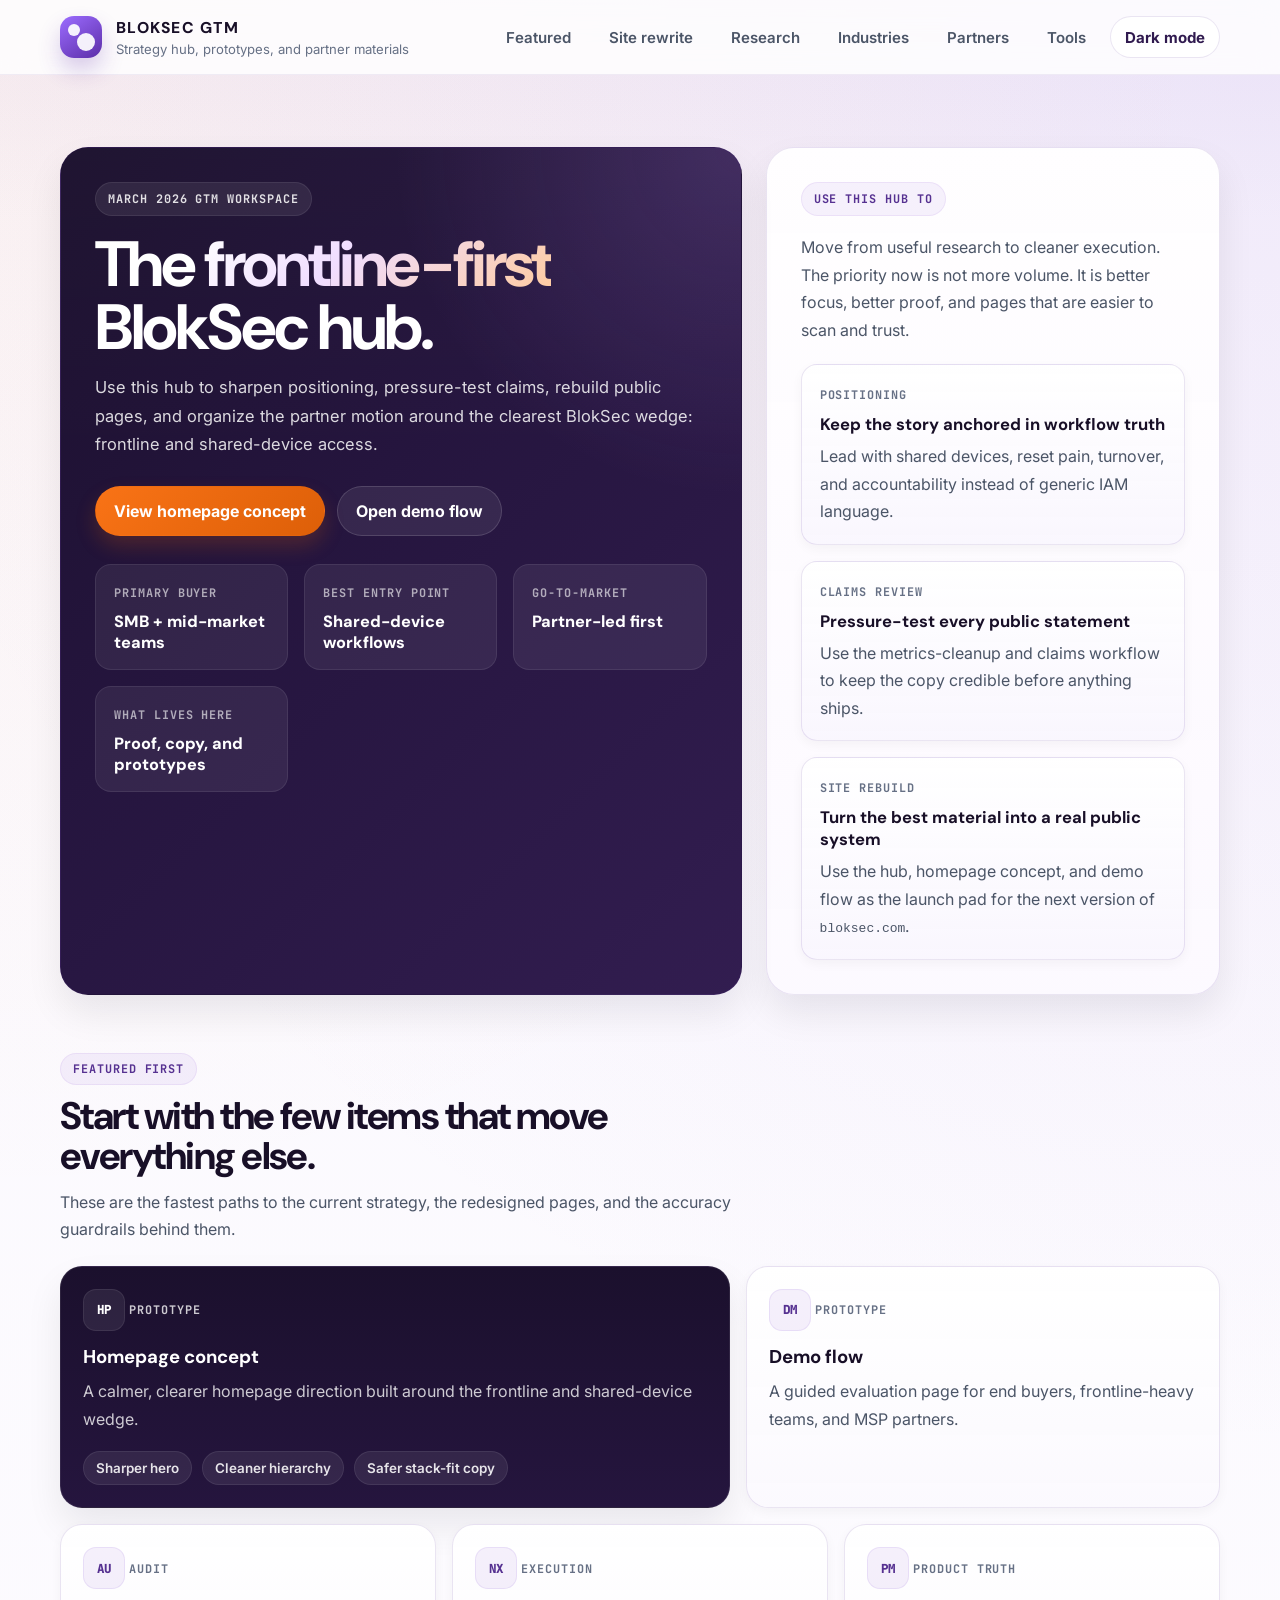
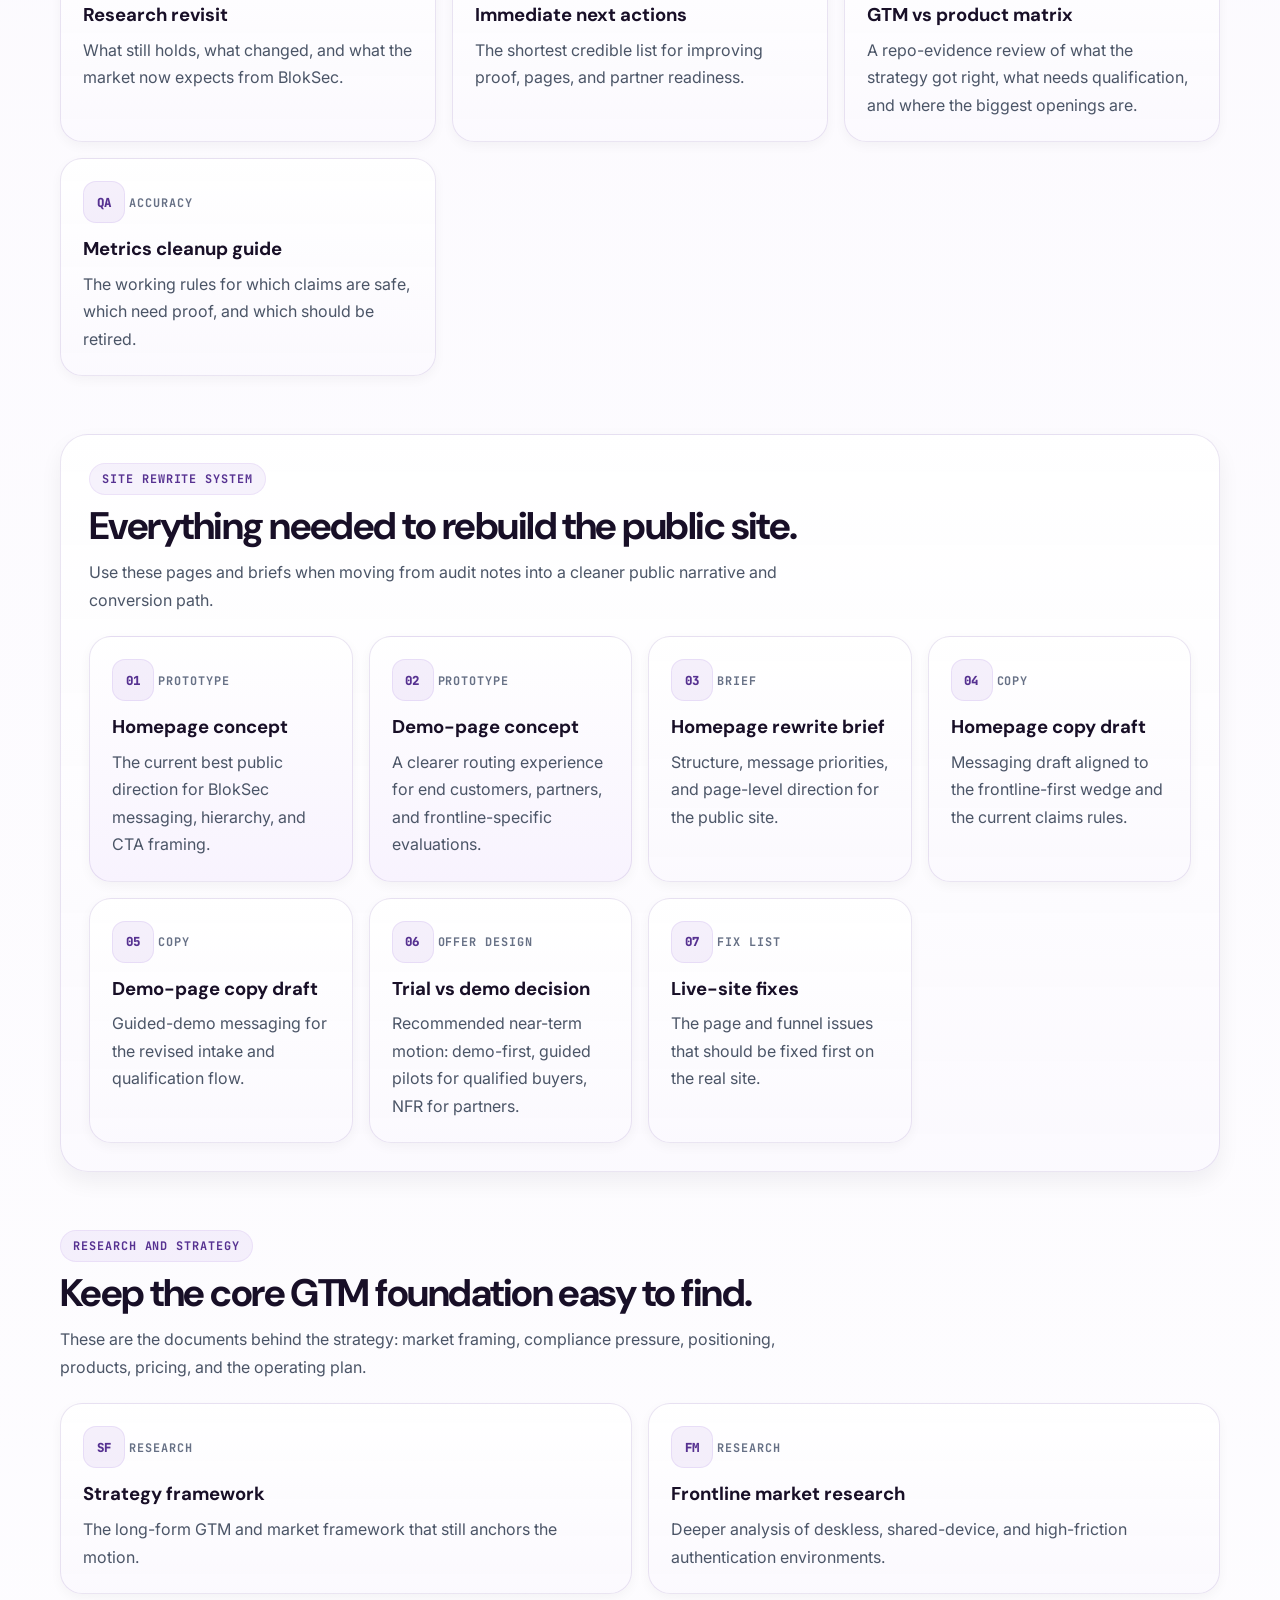
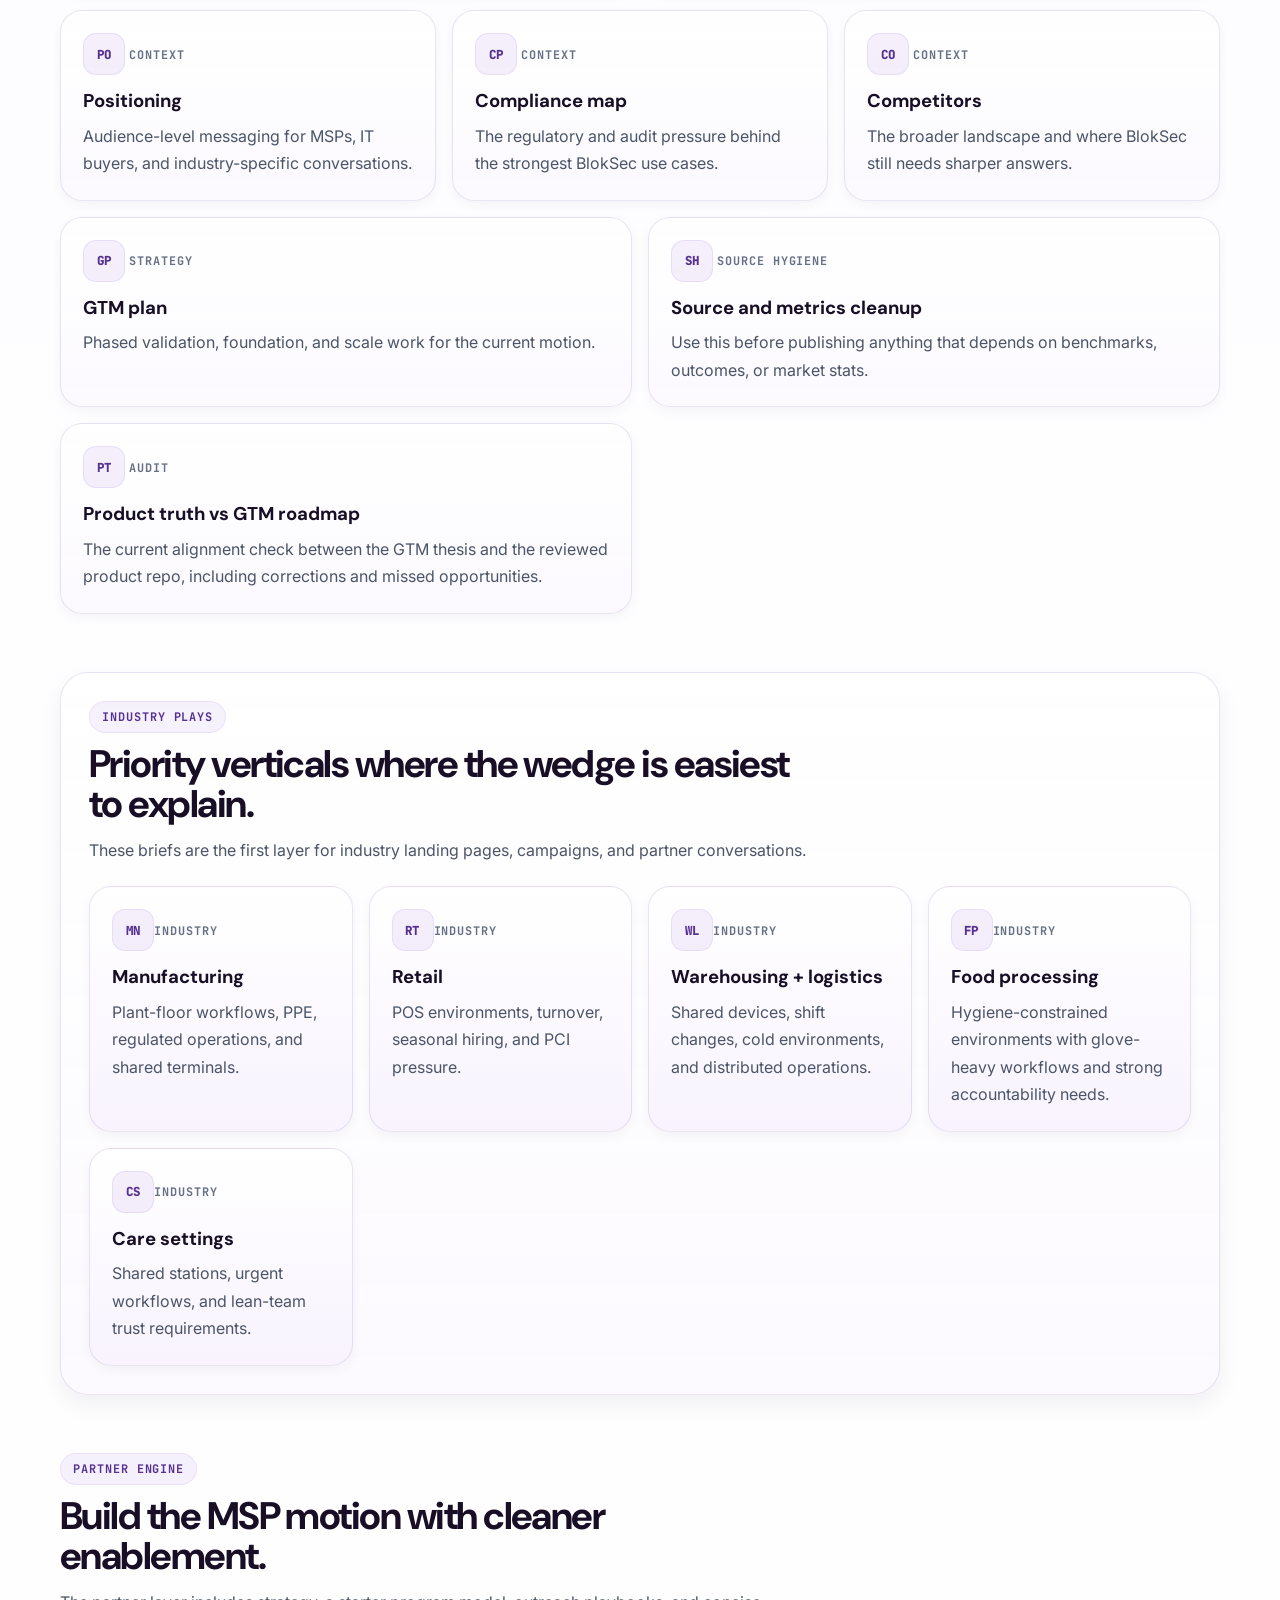
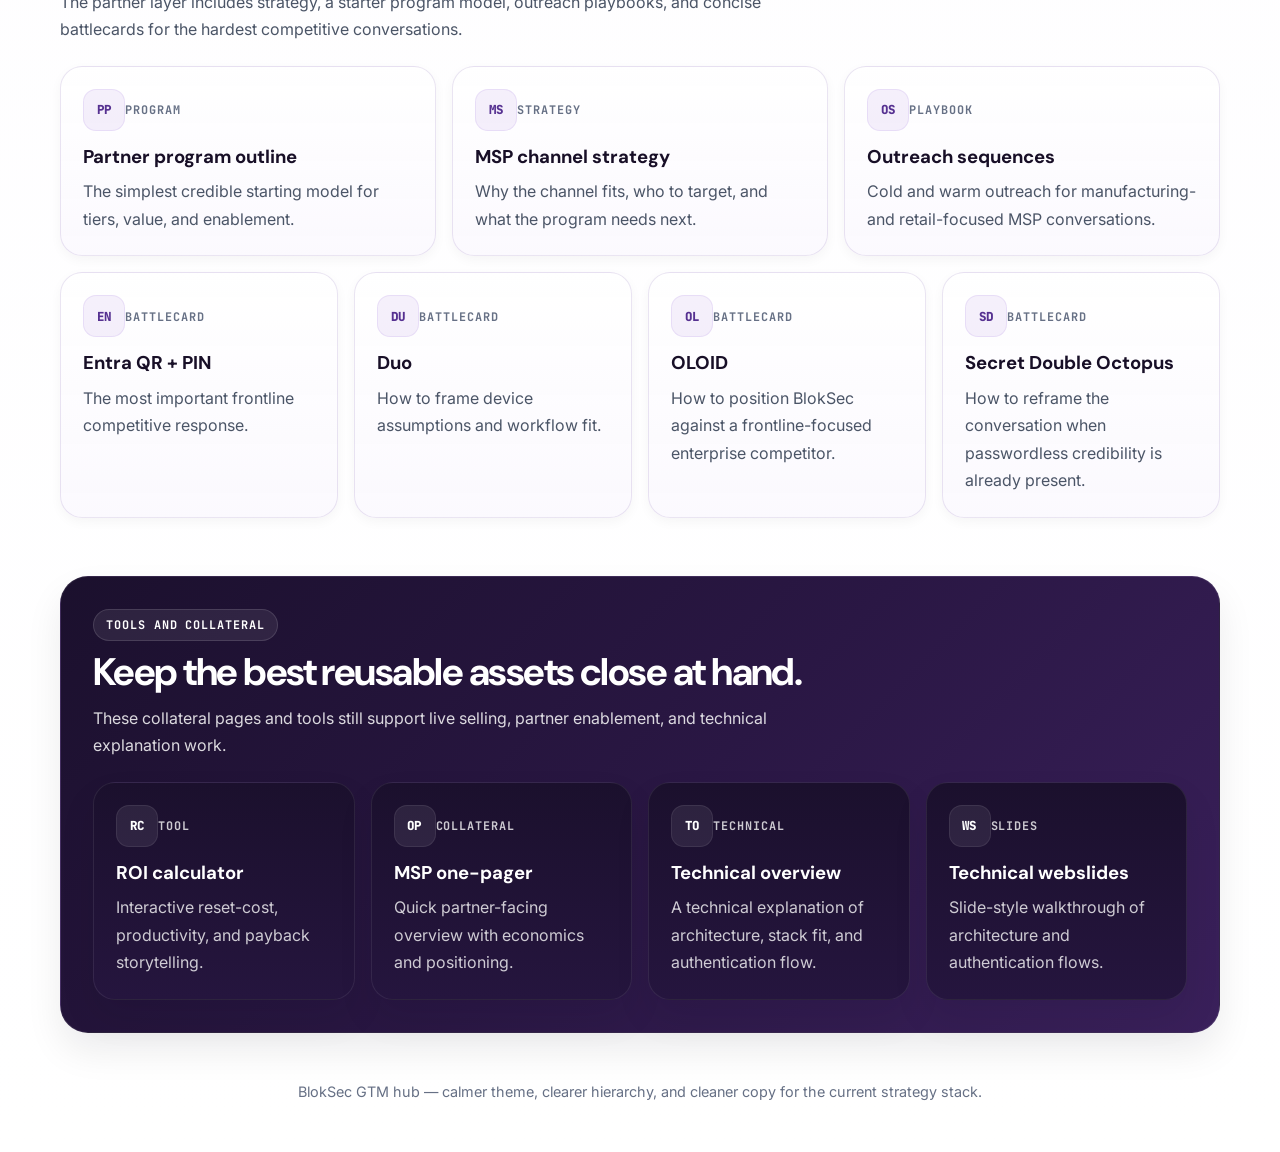
==== docs/index.html @ 65af64a9 "Add GTM product truth matrix Co-authored-by: Copilot <223556219+Copilot@users.noreply.github.com>" ====
<!doctype html>
<html lang="en">
  <head>
    <meta charset="UTF-8" />
    <meta name="viewport" content="width=device-width, initial-scale=1.0" />
    <meta name="color-scheme" content="light dark" />
    <script>
      const storedTheme = localStorage.getItem("bloksec-theme");
      const resolvedTheme =
        storedTheme === "light" || storedTheme === "dark"
          ? storedTheme
          : window.matchMedia("(prefers-color-scheme: dark)").matches
            ? "dark"
            : "light";
      document.documentElement.dataset.theme = resolvedTheme;
      document.documentElement.style.colorScheme = resolvedTheme;
    </script>
    <title>BlokSec GTM Resource Hub</title>
    <link rel="preconnect" href="https://fonts.googleapis.com" />
    <link rel="preconnect" href="https://fonts.gstatic.com" crossorigin />
    <link href="https://fonts.googleapis.com/css2?family=DM+Sans:wght@400;500;700;800&family=Inter:wght@400;500;600;700&family=JetBrains+Mono:wght@500;700&display=swap" rel="stylesheet" />
    <link rel="stylesheet" href="site/styles.css" />
    <script defer src="site/theme.js"></script>
  </head>
  <body>
    <header class="topbar">
      <div class="container topbar-inner">
        <a class="brand-lockup" href="index.html">
          <div class="brand-mark" aria-hidden="true"></div>
          <div>
            <div class="brand-title">BlokSec GTM</div>
            <div class="brand-subtitle">Strategy hub, prototypes, and partner materials</div>
          </div>
        </a>
        <nav class="nav-links">
          <a href="#featured">Featured</a>
          <a href="#rewrite">Site rewrite</a>
          <a href="#research">Research</a>
          <a href="#industries">Industries</a>
          <a href="#partners">Partners</a>
          <a href="#tools">Tools</a>
          <button class="theme-toggle" type="button" data-theme-toggle aria-pressed="false">Dark mode</button>
        </nav>
      </div>
    </header>

    <main>
      <section class="page-hero">
        <div class="container hero-shell">
          <article class="hero-panel hero-primary">
            <div class="eyebrow">March 2026 GTM workspace</div>
            <h1 class="page-title">The <span class="gradient-text">frontline-first</span> BlokSec hub.</h1>
            <p>
              Use this hub to sharpen positioning, pressure-test claims, rebuild public pages, and organize the
              partner motion around the clearest BlokSec wedge: frontline and shared-device access.
            </p>
            <div class="hero-actions">
              <a class="button button-primary" href="site/homepage.html">View homepage concept</a>
              <a class="button button-secondary" href="site/demo.html">Open demo flow</a>
            </div>
            <div class="hero-stats">
              <div class="stat-pill">
                <div class="label">Primary buyer</div>
                <div class="value">SMB + mid-market teams</div>
              </div>
              <div class="stat-pill">
                <div class="label">Best entry point</div>
                <div class="value">Shared-device workflows</div>
              </div>
              <div class="stat-pill">
                <div class="label">Go-to-market</div>
                <div class="value">Partner-led first</div>
              </div>
              <div class="stat-pill">
                <div class="label">What lives here</div>
                <div class="value">Proof, copy, and prototypes</div>
              </div>
            </div>
          </article>

          <aside class="hero-panel hero-side">
            <div class="eyebrow">Use this hub to</div>
            <p>
              Move from useful research to cleaner execution. The priority now is not more volume. It is better focus,
              better proof, and pages that are easier to scan and trust.
            </p>
            <div class="hero-side-stack">
              <div class="info-tile">
                <div class="card-meta">Positioning</div>
                <h3>Keep the story anchored in workflow truth</h3>
                <p>Lead with shared devices, reset pain, turnover, and accountability instead of generic IAM language.</p>
              </div>
              <div class="info-tile">
                <div class="card-meta">Claims review</div>
                <h3>Pressure-test every public statement</h3>
                <p>Use the metrics-cleanup and claims workflow to keep the copy credible before anything ships.</p>
              </div>
              <div class="info-tile">
                <div class="card-meta">Site rebuild</div>
                <h3>Turn the best material into a real public system</h3>
                <p>Use the hub, homepage concept, and demo flow as the launch pad for the next version of <code>bloksec.com</code>.</p>
              </div>
            </div>
          </aside>
        </div>
      </section>

      <section id="featured" class="section-block">
        <div class="container">
          <div class="section-header">
            <div class="section-label">Featured first</div>
            <h2>Start with the few items that move everything else.</h2>
            <p>These are the fastest paths to the current strategy, the redesigned pages, and the accuracy guardrails behind them.</p>
          </div>
          <div class="stack-grid">
            <a class="tile dark span-7" href="site/homepage.html">
              <div class="icon-chip">HP</div>
              <div class="card-meta">Prototype</div>
              <h3>Homepage concept</h3>
              <p>A calmer, clearer homepage direction built around the frontline and shared-device wedge.</p>
              <div class="inline-list">
                <span class="inline-pill">Sharper hero</span>
                <span class="inline-pill">Cleaner hierarchy</span>
                <span class="inline-pill">Safer stack-fit copy</span>
              </div>
            </a>
            <a class="tile span-5" href="site/demo.html">
              <div class="icon-chip">DM</div>
              <div class="card-meta">Prototype</div>
              <h3>Demo flow</h3>
              <p>A guided evaluation page for end buyers, frontline-heavy teams, and MSP partners.</p>
            </a>
            <a class="tile span-4" href="md-viewer.html?file=content/audit/research-revisit-2026-03.md">
              <div class="icon-chip">AU</div>
              <div class="card-meta">Audit</div>
              <h3>Research revisit</h3>
              <p>What still holds, what changed, and what the market now expects from BlokSec.</p>
            </a>
            <a class="tile span-4" href="md-viewer.html?file=content/audit/next-actions.md">
              <div class="icon-chip">NX</div>
              <div class="card-meta">Execution</div>
              <h3>Immediate next actions</h3>
              <p>The shortest credible list for improving proof, pages, and partner readiness.</p>
            </a>
            <a class="tile span-4" href="md-viewer.html?file=content/audit/gtm-vs-product-capability-matrix-2026-03.md">
              <div class="icon-chip">PM</div>
              <div class="card-meta">Product truth</div>
              <h3>GTM vs product matrix</h3>
              <p>A repo-evidence review of what the strategy got right, what needs qualification, and where the biggest openings are.</p>
            </a>
            <a class="tile span-4" href="md-viewer.html?file=content/research/source-hygiene-and-metrics-cleanup.md">
              <div class="icon-chip">QA</div>
              <div class="card-meta">Accuracy</div>
              <h3>Metrics cleanup guide</h3>
              <p>The working rules for which claims are safe, which need proof, and which should be retired.</p>
            </a>
          </div>
        </div>
      </section>

      <section id="rewrite" class="section-block">
        <div class="container section-surface">
          <div class="section-header">
            <div class="section-label">Site rewrite system</div>
            <h2>Everything needed to rebuild the public site.</h2>
            <p>Use these pages and briefs when moving from audit notes into a cleaner public narrative and conversion path.</p>
          </div>
          <div class="card-grid">
            <a class="tile highlight" href="site/homepage.html">
              <div class="icon-chip">01</div>
              <div class="card-meta">Prototype</div>
              <h3>Homepage concept</h3>
              <p>The current best public direction for BlokSec messaging, hierarchy, and CTA framing.</p>
            </a>
            <a class="tile highlight" href="site/demo.html">
              <div class="icon-chip">02</div>
              <div class="card-meta">Prototype</div>
              <h3>Demo-page concept</h3>
              <p>A clearer routing experience for end customers, partners, and frontline-specific evaluations.</p>
            </a>
            <a class="tile" href="md-viewer.html?file=content/site/homepage-rewrite-brief.md">
              <div class="icon-chip">03</div>
              <div class="card-meta">Brief</div>
              <h3>Homepage rewrite brief</h3>
              <p>Structure, message priorities, and page-level direction for the public site.</p>
            </a>
            <a class="tile" href="md-viewer.html?file=content/site/homepage-copy-draft.md">
              <div class="icon-chip">04</div>
              <div class="card-meta">Copy</div>
              <h3>Homepage copy draft</h3>
              <p>Messaging draft aligned to the frontline-first wedge and the current claims rules.</p>
            </a>
            <a class="tile" href="md-viewer.html?file=content/site/demo-page-copy-draft.md">
              <div class="icon-chip">05</div>
              <div class="card-meta">Copy</div>
              <h3>Demo-page copy draft</h3>
              <p>Guided-demo messaging for the revised intake and qualification flow.</p>
            </a>
            <a class="tile" href="md-viewer.html?file=content/site/trial-vs-demo-decision.md">
              <div class="icon-chip">06</div>
              <div class="card-meta">Offer design</div>
              <h3>Trial vs demo decision</h3>
              <p>Recommended near-term motion: demo-first, guided pilots for qualified buyers, NFR for partners.</p>
            </a>
            <a class="tile" href="md-viewer.html?file=content/site/live-site-fixes.md">
              <div class="icon-chip">07</div>
              <div class="card-meta">Fix list</div>
              <h3>Live-site fixes</h3>
              <p>The page and funnel issues that should be fixed first on the real site.</p>
            </a>
          </div>
        </div>
      </section>

      <section id="research" class="section-block">
        <div class="container">
          <div class="section-header">
            <div class="section-label">Research and strategy</div>
            <h2>Keep the core GTM foundation easy to find.</h2>
            <p>These are the documents behind the strategy: market framing, compliance pressure, positioning, products, pricing, and the operating plan.</p>
          </div>
          <div class="stack-grid">
            <a class="tile span-6" href="md-viewer.html?file=content/research/bloksec-strategy-framework.md">
              <div class="icon-chip">SF</div>
              <div class="card-meta">Research</div>
              <h3>Strategy framework</h3>
              <p>The long-form GTM and market framework that still anchors the motion.</p>
            </a>
            <a class="tile span-6" href="md-viewer.html?file=content/research/frontline-passwordless-auth-market-research.md">
              <div class="icon-chip">FM</div>
              <div class="card-meta">Research</div>
              <h3>Frontline market research</h3>
              <p>Deeper analysis of deskless, shared-device, and high-friction authentication environments.</p>
            </a>
            <a class="tile span-4" href="md-viewer.html?file=content/context/positioning.md">
              <div class="icon-chip">PO</div>
              <div class="card-meta">Context</div>
              <h3>Positioning</h3>
              <p>Audience-level messaging for MSPs, IT buyers, and industry-specific conversations.</p>
            </a>
            <a class="tile span-4" href="md-viewer.html?file=content/context/compliance.md">
              <div class="icon-chip">CP</div>
              <div class="card-meta">Context</div>
              <h3>Compliance map</h3>
              <p>The regulatory and audit pressure behind the strongest BlokSec use cases.</p>
            </a>
            <a class="tile span-4" href="md-viewer.html?file=content/context/competitors.md">
              <div class="icon-chip">CO</div>
              <div class="card-meta">Context</div>
              <h3>Competitors</h3>
              <p>The broader landscape and where BlokSec still needs sharper answers.</p>
            </a>
            <a class="tile span-6" href="md-viewer.html?file=content/strategy/gtm-plan.md">
              <div class="icon-chip">GP</div>
              <div class="card-meta">Strategy</div>
              <h3>GTM plan</h3>
              <p>Phased validation, foundation, and scale work for the current motion.</p>
            </a>
            <a class="tile span-6" href="md-viewer.html?file=content/research/source-hygiene-and-metrics-cleanup.md">
              <div class="icon-chip">SH</div>
              <div class="card-meta">Source hygiene</div>
              <h3>Source and metrics cleanup</h3>
              <p>Use this before publishing anything that depends on benchmarks, outcomes, or market stats.</p>
            </a>
            <a class="tile span-6" href="md-viewer.html?file=content/audit/gtm-vs-product-capability-matrix-2026-03.md">
              <div class="icon-chip">PT</div>
              <div class="card-meta">Audit</div>
              <h3>Product truth vs GTM roadmap</h3>
              <p>The current alignment check between the GTM thesis and the reviewed product repo, including corrections and missed opportunities.</p>
            </a>
          </div>
        </div>
      </section>

      <section id="industries" class="section-block">
        <div class="container section-surface">
          <div class="section-header">
            <div class="section-label">Industry plays</div>
            <h2>Priority verticals where the wedge is easiest to explain.</h2>
            <p>These briefs are the first layer for industry landing pages, campaigns, and partner conversations.</p>
          </div>
          <div class="card-grid">
            <a class="tile highlight" href="md-viewer.html?file=content/industry/manufacturing.md"><div class="icon-chip">MN</div><div class="card-meta">Industry</div><h3>Manufacturing</h3><p>Plant-floor workflows, PPE, regulated operations, and shared terminals.</p></a>
            <a class="tile highlight" href="md-viewer.html?file=content/industry/retail.md"><div class="icon-chip">RT</div><div class="card-meta">Industry</div><h3>Retail</h3><p>POS environments, turnover, seasonal hiring, and PCI pressure.</p></a>
            <a class="tile highlight" href="md-viewer.html?file=content/industry/warehousing-logistics.md"><div class="icon-chip">WL</div><div class="card-meta">Industry</div><h3>Warehousing + logistics</h3><p>Shared devices, shift changes, cold environments, and distributed operations.</p></a>
            <a class="tile highlight" href="md-viewer.html?file=content/industry/food-processing.md"><div class="icon-chip">FP</div><div class="card-meta">Industry</div><h3>Food processing</h3><p>Hygiene-constrained environments with glove-heavy workflows and strong accountability needs.</p></a>
            <a class="tile highlight" href="md-viewer.html?file=content/industry/care-settings.md"><div class="icon-chip">CS</div><div class="card-meta">Industry</div><h3>Care settings</h3><p>Shared stations, urgent workflows, and lean-team trust requirements.</p></a>
          </div>
        </div>
      </section>

      <section id="partners" class="section-block">
        <div class="container">
          <div class="section-header">
            <div class="section-label">Partner engine</div>
            <h2>Build the MSP motion with cleaner enablement.</h2>
            <p>The partner layer includes strategy, a starter program model, outreach playbooks, and concise battlecards for the hardest competitive conversations.</p>
          </div>
          <div class="stack-grid">
            <a class="tile span-4" href="md-viewer.html?file=content/partner/program-outline.md"><div class="icon-chip">PP</div><div class="card-meta">Program</div><h3>Partner program outline</h3><p>The simplest credible starting model for tiers, value, and enablement.</p></a>
            <a class="tile span-4" href="md-viewer.html?file=content/strategy/msp-channel.md"><div class="icon-chip">MS</div><div class="card-meta">Strategy</div><h3>MSP channel strategy</h3><p>Why the channel fits, who to target, and what the program needs next.</p></a>
            <a class="tile span-4" href="md-viewer.html?file=content/playbooks/msp-outreach-sequences.md"><div class="icon-chip">OS</div><div class="card-meta">Playbook</div><h3>Outreach sequences</h3><p>Cold and warm outreach for manufacturing- and retail-focused MSP conversations.</p></a>
            <a class="tile span-3" href="md-viewer.html?file=content/partner/battlecards/microsoft-entra-qr-and-pin.md"><div class="icon-chip">EN</div><div class="card-meta">Battlecard</div><h3>Entra QR + PIN</h3><p>The most important frontline competitive response.</p></a>
            <a class="tile span-3" href="md-viewer.html?file=content/partner/battlecards/cisco-duo.md"><div class="icon-chip">DU</div><div class="card-meta">Battlecard</div><h3>Duo</h3><p>How to frame device assumptions and workflow fit.</p></a>
            <a class="tile span-3" href="md-viewer.html?file=content/partner/battlecards/oloid.md"><div class="icon-chip">OL</div><div class="card-meta">Battlecard</div><h3>OLOID</h3><p>How to position BlokSec against a frontline-focused enterprise competitor.</p></a>
            <a class="tile span-3" href="md-viewer.html?file=content/partner/battlecards/secret-double-octopus.md"><div class="icon-chip">SD</div><div class="card-meta">Battlecard</div><h3>Secret Double Octopus</h3><p>How to reframe the conversation when passwordless credibility is already present.</p></a>
          </div>
        </div>
      </section>

      <section id="tools" class="section-block">
        <div class="container">
          <div class="cta-panel">
            <div class="section-header">
              <div class="section-label" style="background: rgba(255,255,255,0.08); color: #fff; border: 1px solid rgba(255,255,255,0.12);">Tools and collateral</div>
              <h2>Keep the best reusable assets close at hand.</h2>
              <p>These collateral pages and tools still support live selling, partner enablement, and technical explanation work.</p>
            </div>
            <div class="card-grid">
              <a class="tile dark" href="tools/roi-calculator.html"><div class="icon-chip">RC</div><div class="card-meta">Tool</div><h3>ROI calculator</h3><p>Interactive reset-cost, productivity, and payback storytelling.</p></a>
              <a class="tile dark" href="tools/msp-partner-one-pager.html"><div class="icon-chip">OP</div><div class="card-meta">Collateral</div><h3>MSP one-pager</h3><p>Quick partner-facing overview with economics and positioning.</p></a>
              <a class="tile dark" href="tools/technical-overview.html"><div class="icon-chip">TO</div><div class="card-meta">Technical</div><h3>Technical overview</h3><p>A technical explanation of architecture, stack fit, and authentication flow.</p></a>
              <a class="tile dark" href="tools/technical-webslides.html"><div class="icon-chip">WS</div><div class="card-meta">Slides</div><h3>Technical webslides</h3><p>Slide-style walkthrough of architecture and authentication flows.</p></a>
            </div>
          </div>
        </div>
      </section>
    </main>

    <footer class="footer">BlokSec GTM hub — calmer theme, clearer hierarchy, and cleaner copy for the current strategy stack.</footer>
  </body>
</html>
---- docs/site/styles.css ----
:root {
  color-scheme: light;
  --bg: #f7f5fb;
  --bg-strong: #ffffff;
  --bg-soft: #f1ecf8;
  --surface: rgba(255, 255, 255, 0.9);
  --surface-strong: #ffffff;
  --surface-muted: #fbf8fe;
  --surface-dark: #1b102d;
  --surface-dark-2: #26153e;
  --surface-dark-3: #301a4f;
  --text: #180f27;
  --text-soft: #4b5567;
  --text-muted: #667085;
  --line: rgba(83, 46, 145, 0.12);
  --line-strong: rgba(83, 46, 145, 0.2);
  --brand-950: #13081f;
  --brand-900: #1b102d;
  --brand-850: #24153b;
  --brand-800: #301a4f;
  --brand-700: #563191;
  --brand-600: #7446b6;
  --brand-500: #8f5dd3;
  --brand-400: #b286ea;
  --brand-300: #d8c3f6;
  --brand-200: #ebe3fb;
  --brand-100: #f5effd;
  --accent: #f97316;
  --accent-strong: #dd5f08;
  --success: #116b5a;
  --info: #2b5fd9;
  --shadow-xl: 0 28px 56px rgba(16, 9, 29, 0.12);
  --shadow-lg: 0 18px 36px rgba(16, 9, 29, 0.08);
  --shadow-md: 0 10px 22px rgba(16, 9, 29, 0.06);
  --shadow-sm: 0 4px 12px rgba(16, 9, 29, 0.04);
  --radius-xl: 28px;
  --radius-lg: 22px;
  --radius-md: 16px;
  --radius-sm: 12px;
  --container: min(1160px, calc(100% - 40px));
  --container-reading: min(1180px, calc(100% - 40px));
  --content-width: 70ch;
  --ease: cubic-bezier(0.16, 1, 0.3, 1);
  --heading: var(--brand-950);
  --body-radial-brand: rgba(143, 93, 211, 0.1);
  --body-radial-accent: rgba(245, 115, 22, 0.06);
  --body-gradient-start: #f4f0fb;
  --body-gradient-mid: #fbf9fe;
  --body-gradient-end: #ffffff;
  --viewer-body-radial-brand: rgba(143, 93, 211, 0.08);
  --viewer-body-gradient-start: #f3eef9;
  --viewer-body-gradient-mid: #fcfbfe;
  --viewer-body-gradient-end: #ffffff;
  --selection-bg: rgba(143, 93, 211, 0.18);
  --selection-text: var(--brand-950);
  --topbar-bg: rgba(255, 255, 255, 0.82);
  --topbar-border: rgba(83, 46, 145, 0.08);
  --nav-hover-bg: rgba(143, 93, 211, 0.08);
  --nav-hover-color: var(--brand-800);
  --hero-side-bg: linear-gradient(180deg, rgba(255, 255, 255, 0.94), rgba(252, 249, 255, 0.92));
  --label-color: var(--brand-700);
  --label-bg: rgba(143, 93, 211, 0.08);
  --label-border: rgba(143, 93, 211, 0.1);
  --button-secondary-bg: rgba(255, 255, 255, 0.08);
  --button-secondary-border: rgba(255, 255, 255, 0.14);
  --button-ghost-color: var(--brand-800);
  --button-ghost-border: rgba(83, 46, 145, 0.12);
  --button-ghost-bg: rgba(255, 255, 255, 0.86);
  --stat-bg: rgba(255, 255, 255, 0.07);
  --stat-border: rgba(255, 255, 255, 0.08);
  --panel-bg: linear-gradient(180deg, rgba(255, 255, 255, 0.96), rgba(249, 246, 254, 0.92));
  --section-surface-bg: linear-gradient(180deg, rgba(255, 255, 255, 0.96), rgba(251, 249, 254, 0.92));
  --tile-bg: linear-gradient(180deg, rgba(255, 255, 255, 0.98), rgba(251, 249, 254, 0.96));
  --tile-highlight-bg: linear-gradient(180deg, #ffffff, #f8f3fe);
  --viewer-panel-bg: rgba(255, 255, 255, 0.96);
  --viewer-card-bg: rgba(255, 255, 255, 0.82);
  --inline-pill-bg: rgba(143, 93, 211, 0.08);
  --inline-pill-border: rgba(83, 46, 145, 0.12);
  --inline-pill-color: var(--brand-800);
  --code-inline-bg: rgba(143, 93, 211, 0.08);
  --code-inline-color: var(--brand-800);
  --blockquote-bg: var(--brand-100);
  --table-head-bg: #22133a;
  --table-head-text: #ffffff;
  --table-row-alt-bg: rgba(143, 93, 211, 0.03);
  --error: #b42318;
}

:root[data-theme="dark"] {
  color-scheme: dark;
  --bg: #0d0918;
  --bg-strong: #120d20;
  --bg-soft: #171126;
  --surface: rgba(18, 13, 32, 0.92);
  --surface-strong: #171126;
  --surface-muted: #1d1630;
  --text: #f6f2fd;
  --text-soft: #d8d0e8;
  --text-muted: #a79bbd;
  --line: rgba(178, 134, 234, 0.16);
  --line-strong: rgba(178, 134, 234, 0.28);
  --brand-800: #efe3ff;
  --brand-700: #d6bafc;
  --brand-600: #b98dff;
  --brand-500: #9d6cff;
  --brand-300: #70509e;
  --brand-200: #3c2a59;
  --brand-100: #1d1530;
  --shadow-xl: 0 28px 56px rgba(3, 2, 8, 0.45);
  --shadow-lg: 0 18px 36px rgba(3, 2, 8, 0.34);
  --shadow-md: 0 10px 22px rgba(3, 2, 8, 0.24);
  --shadow-sm: 0 4px 12px rgba(3, 2, 8, 0.18);
  --heading: #ffffff;
  --body-radial-brand: rgba(143, 93, 211, 0.16);
  --body-radial-accent: rgba(245, 115, 22, 0.08);
  --body-gradient-start: #0d0918;
  --body-gradient-mid: #120d20;
  --body-gradient-end: #181126;
  --viewer-body-radial-brand: rgba(143, 93, 211, 0.14);
  --viewer-body-gradient-start: #0d0918;
  --viewer-body-gradient-mid: #120d20;
  --viewer-body-gradient-end: #181126;
  --selection-bg: rgba(178, 134, 234, 0.32);
  --selection-text: #ffffff;
  --topbar-bg: rgba(12, 8, 24, 0.82);
  --topbar-border: rgba(178, 134, 234, 0.12);
  --nav-hover-bg: rgba(178, 134, 234, 0.12);
  --nav-hover-color: #ffffff;
  --hero-side-bg: linear-gradient(180deg, rgba(24, 17, 38, 0.96), rgba(16, 11, 27, 0.94));
  --label-color: #d8c3f6;
  --label-bg: rgba(143, 93, 211, 0.16);
  --label-border: rgba(178, 134, 234, 0.16);
  --button-secondary-bg: rgba(255, 255, 255, 0.06);
  --button-secondary-border: rgba(255, 255, 255, 0.12);
  --button-ghost-color: #f6f2fd;
  --button-ghost-border: rgba(178, 134, 234, 0.16);
  --button-ghost-bg: rgba(28, 20, 45, 0.96);
  --stat-bg: rgba(255, 255, 255, 0.06);
  --stat-border: rgba(255, 255, 255, 0.08);
  --panel-bg: linear-gradient(180deg, rgba(28, 20, 45, 0.94), rgba(20, 14, 33, 0.94));
  --section-surface-bg: linear-gradient(180deg, rgba(26, 19, 42, 0.94), rgba(18, 13, 30, 0.94));
  --tile-bg: linear-gradient(180deg, rgba(24, 17, 39, 0.98), rgba(18, 13, 29, 0.96));
  --tile-highlight-bg: linear-gradient(180deg, rgba(41, 28, 66, 0.98), rgba(23, 16, 38, 0.96));
  --viewer-panel-bg: rgba(18, 13, 32, 0.96);
  --viewer-card-bg: rgba(23, 17, 38, 0.92);
  --inline-pill-bg: rgba(143, 93, 211, 0.16);
  --inline-pill-border: rgba(178, 134, 234, 0.18);
  --inline-pill-color: #f3e9ff;
  --code-inline-bg: rgba(143, 93, 211, 0.16);
  --code-inline-color: #f3e9ff;
  --blockquote-bg: rgba(143, 93, 211, 0.12);
  --table-head-bg: #130c22;
  --table-head-text: #f6f2fd;
  --table-row-alt-bg: rgba(143, 93, 211, 0.08);
  --error: #ff8d84;
}

* {
  box-sizing: border-box;
}

html {
  scroll-behavior: smooth;
}

body {
  margin: 0;
  min-height: 100vh;
  font-family: Inter, system-ui, sans-serif;
  color: var(--text);
  background:
    radial-gradient(circle at top right, var(--body-radial-brand), transparent 24%),
    radial-gradient(circle at top left, var(--body-radial-accent), transparent 20%),
    linear-gradient(180deg, var(--body-gradient-start) 0, var(--body-gradient-mid) 220px, var(--body-gradient-end) 100%);
}

body.viewer-body {
  background:
    radial-gradient(circle at top right, var(--viewer-body-radial-brand), transparent 24%),
    linear-gradient(180deg, var(--viewer-body-gradient-start) 0, var(--viewer-body-gradient-mid) 220px, var(--viewer-body-gradient-end) 100%);
}

a {
  color: inherit;
  text-decoration: none;
}

img {
  max-width: 100%;
  display: block;
}

::selection {
  background: var(--selection-bg);
  color: var(--selection-text);
}

.container {
  width: var(--container);
  margin: 0 auto;
}

.topbar {
  position: sticky;
  top: 0;
  z-index: 40;
  backdrop-filter: blur(14px);
  background: var(--topbar-bg);
  border-bottom: 1px solid var(--topbar-border);
}

.topbar-inner {
  display: flex;
  align-items: center;
  justify-content: space-between;
  gap: 18px;
  min-height: 74px;
}

.brand-lockup {
  display: inline-flex;
  align-items: center;
  gap: 14px;
}

.brand-mark {
  position: relative;
  width: 42px;
  height: 42px;
  border-radius: 14px;
  background: linear-gradient(145deg, #9c6cff, #5c2ea8);
  box-shadow: 0 12px 22px rgba(92, 46, 168, 0.24);
}

.brand-mark::before,
.brand-mark::after {
  content: "";
  position: absolute;
  background: rgba(255, 255, 255, 0.92);
  border-radius: 999px;
}

.brand-mark::before {
  width: 12px;
  height: 12px;
  left: 8px;
  top: 8px;
}

.brand-mark::after {
  width: 18px;
  height: 18px;
  right: 7px;
  bottom: 7px;
}

.brand-title {
  font-family: "DM Sans", Inter, sans-serif;
  font-size: 0.98rem;
  font-weight: 800;
  letter-spacing: 0.08em;
  text-transform: uppercase;
}

.brand-subtitle {
  margin-top: 3px;
  color: var(--text-muted);
  font-size: 0.82rem;
}

.nav-links {
  display: flex;
  align-items: center;
  flex-wrap: wrap;
  gap: 10px;
}

.nav-links a {
  padding: 10px 14px;
  border-radius: 999px;
  color: var(--text-soft);
  font-size: 0.94rem;
  font-weight: 600;
  transition: background-color 180ms var(--ease), color 180ms var(--ease);
}

.theme-toggle {
  display: inline-flex;
  align-items: center;
  justify-content: center;
  min-height: 42px;
  padding: 10px 14px;
  border-radius: 999px;
  border: 1px solid var(--button-ghost-border);
  background: var(--button-ghost-bg);
  color: var(--button-ghost-color);
  cursor: pointer;
  font: inherit;
  font-size: 0.94rem;
  font-weight: 700;
  transition: background-color 180ms var(--ease), color 180ms var(--ease), border-color 180ms var(--ease), transform 180ms var(--ease);
}

.nav-links a:hover,
.nav-links a:focus-visible,
.theme-toggle:hover,
.theme-toggle:focus-visible,
.button:focus-visible,
.toc-link:focus-visible,
.md-content a:focus-visible {
  outline: none;
  background: var(--nav-hover-bg);
  color: var(--nav-hover-color);
}

.theme-toggle:hover {
  transform: translateY(-1px);
}

.page-hero {
  padding: 72px 0 28px;
}

.hero-shell {
  display: grid;
  grid-template-columns: minmax(0, 1.2fr) minmax(320px, 0.8fr);
  gap: 24px;
  align-items: stretch;
}

.hero-panel {
  border-radius: var(--radius-xl);
  padding: 34px;
  border: 1px solid var(--line);
  box-shadow: var(--shadow-lg);
}

.hero-primary {
  position: relative;
  overflow: hidden;
  color: #fff;
  background:
    radial-gradient(circle at top right, rgba(178, 134, 234, 0.18), transparent 32%),
    linear-gradient(135deg, #1b102d 0%, #25153e 42%, #321d50 100%);
}

.hero-primary::before {
  content: "";
  position: absolute;
  inset: 0;
  background: linear-gradient(180deg, rgba(255, 255, 255, 0.02), transparent 38%);
  pointer-events: none;
}

.hero-primary > * {
  position: relative;
  z-index: 1;
}

.hero-side {
  background: var(--hero-side-bg);
}

.eyebrow,
.section-label,
.card-meta,
.stat-pill .label,
.meta-label,
.kicker {
  display: inline-flex;
  align-items: center;
  gap: 8px;
  border-radius: 999px;
  font-family: "JetBrains Mono", monospace;
  font-size: 0.74rem;
  font-weight: 700;
  letter-spacing: 0.08em;
  text-transform: uppercase;
}

.eyebrow {
  margin-bottom: 18px;
  padding: 8px 12px;
}

.hero-primary .eyebrow {
  color: rgba(255, 255, 255, 0.86);
  background: rgba(255, 255, 255, 0.08);
  border: 1px solid rgba(255, 255, 255, 0.08);
}

.hero-side .eyebrow,
.section-label {
  color: var(--label-color);
  background: var(--label-bg);
  border: 1px solid var(--label-border);
}

.page-title {
  margin: 0 0 14px;
  font-family: "DM Sans", Inter, sans-serif;
  font-size: clamp(2.45rem, 5vw, 4.6rem);
  line-height: 0.98;
  letter-spacing: -0.045em;
  max-width: 11ch;
}

.page-title .gradient-text {
  background: linear-gradient(135deg, #ffffff 0%, #f0ddff 40%, #ffca9c 100%);
  -webkit-background-clip: text;
  background-clip: text;
  color: transparent;
}

.hero-primary p,
.hero-side p,
.section-header p,
.tile p,
.cta-panel p,
.copy,
.viewer-note,
.md-content p,
.md-content li {
  line-height: 1.72;
}

.hero-primary p {
  max-width: 60ch;
  margin: 0;
  color: rgba(255, 255, 255, 0.84);
  font-size: 1.03rem;
}

.hero-side p {
  margin: 0;
  color: var(--text-soft);
}

.hero-actions {
  display: flex;
  flex-wrap: wrap;
  gap: 12px;
  margin-top: 28px;
}

.button {
  display: inline-flex;
  align-items: center;
  justify-content: center;
  min-height: 50px;
  padding: 0 18px;
  border-radius: 999px;
  border: 1px solid transparent;
  font-weight: 700;
  transition: transform 180ms var(--ease), box-shadow 180ms var(--ease), background-color 180ms var(--ease), border-color 180ms var(--ease);
}

.button:hover {
  transform: translateY(-1px);
}

.button-primary {
  color: #fff;
  background: linear-gradient(135deg, var(--accent), var(--accent-strong));
  box-shadow: 0 10px 20px rgba(221, 95, 8, 0.22);
}

.button-secondary {
  color: #fff;
  border-color: var(--button-secondary-border);
  background: var(--button-secondary-bg);
}

.button-ghost {
  color: var(--button-ghost-color);
  border-color: var(--button-ghost-border);
  background: var(--button-ghost-bg);
}

.hero-stats,
.card-grid,
.stack-grid,
.hero-side-stack,
.split-grid {
  display: grid;
  gap: 16px;
}

.hero-stats {
  grid-template-columns: repeat(auto-fit, minmax(150px, 1fr));
  margin-top: 28px;
}

.stat-pill {
  padding: 16px 18px;
  border-radius: var(--radius-md);
  background: var(--stat-bg);
  border: 1px solid var(--stat-border);
}

.stat-pill .label,
.card-meta {
  margin-bottom: 10px;
  color: var(--text-muted);
}

.hero-primary .stat-pill .label {
  color: rgba(255, 255, 255, 0.62);
}

.stat-pill .value {
  font-family: "DM Sans", Inter, sans-serif;
  font-size: 1.02rem;
  font-weight: 800;
}

.hero-primary .stat-pill .value {
  color: #fff;
}

.hero-side-stack {
  margin-top: 20px;
}

.info-tile,
.viewer-card {
  padding: 18px;
  border-radius: var(--radius-md);
  border: 1px solid var(--line);
  background: var(--panel-bg);
  box-shadow: var(--shadow-sm);
}

.info-tile h3,
.viewer-card h3 {
  margin: 0 0 8px;
  font-family: "DM Sans", Inter, sans-serif;
  font-size: 1.04rem;
}

.section-block {
  padding: 30px 0 14px;
}

.section-block + .section-block {
  padding-top: 44px;
}

.section-header {
  max-width: 720px;
  margin-bottom: 22px;
}

.section-header h2 {
  margin: 0 0 12px;
  font-family: "DM Sans", Inter, sans-serif;
  font-size: clamp(1.75rem, 3vw, 2.8rem);
  line-height: 1.04;
  letter-spacing: -0.04em;
}

.section-header p {
  margin: 0;
  color: var(--text-soft);
  font-size: 1rem;
}

.section-label {
  margin-bottom: 12px;
  padding: 7px 12px;
}

.section-surface {
  border-radius: var(--radius-xl);
  padding: 28px;
  border: 1px solid var(--line);
  background: var(--section-surface-bg);
  box-shadow: var(--shadow-md);
}

.card-grid {
  grid-template-columns: repeat(auto-fit, minmax(240px, 1fr));
}

.stack-grid {
  grid-template-columns: repeat(12, minmax(0, 1fr));
}

.tile {
  position: relative;
  min-height: 100%;
  padding: 22px;
  border-radius: var(--radius-lg);
  border: 1px solid var(--line);
  background: var(--tile-bg);
  box-shadow: var(--shadow-sm);
  transition: border-color 180ms var(--ease), box-shadow 180ms var(--ease), transform 180ms var(--ease);
}

.tile:hover,
.tile:focus-within {
  transform: translateY(-2px);
  border-color: rgba(83, 46, 145, 0.2);
  box-shadow: var(--shadow-md);
}

.tile.dark {
  color: #fff;
  border-color: rgba(255, 255, 255, 0.08);
  background: linear-gradient(180deg, #1b102d, #25153e);
  box-shadow: var(--shadow-lg);
}

.tile.highlight {
  background: var(--tile-highlight-bg);
}

.tile.span-3 { grid-column: span 3; }
.tile.span-4 { grid-column: span 4; }
.tile.span-5 { grid-column: span 5; }
.tile.span-6 { grid-column: span 6; }
.tile.span-7 { grid-column: span 7; }
.tile.span-8 { grid-column: span 8; }
.tile.span-12 { grid-column: span 12; }

.tile h3 {
  margin: 0 0 10px;
  font-family: "DM Sans", Inter, sans-serif;
  font-size: 1.16rem;
  line-height: 1.16;
}

.tile p,
.tile li {
  color: var(--text-soft);
  margin: 0;
}

.tile.dark p,
.tile.dark li,
.tile.dark .card-meta,
.tile.dark .copy {
  color: rgba(255, 255, 255, 0.78);
}

.tile ul {
  margin: 14px 0 0;
  padding-left: 18px;
}

.icon-chip {
  display: inline-flex;
  align-items: center;
  justify-content: center;
  width: 42px;
  height: 42px;
  margin-bottom: 16px;
  border-radius: 13px;
  font-family: "JetBrains Mono", monospace;
  font-size: 0.78rem;
  font-weight: 800;
  letter-spacing: 0.04em;
  color: var(--brand-700);
  background: rgba(143, 93, 211, 0.09);
  border: 1px solid rgba(143, 93, 211, 0.12);
}

.tile.dark .icon-chip {
  color: #fff;
  background: rgba(255, 255, 255, 0.08);
  border-color: rgba(255, 255, 255, 0.08);
}

.inline-list {
  display: flex;
  flex-wrap: wrap;
  gap: 10px;
  margin-top: 18px;
}

.inline-pill {
  display: inline-flex;
  align-items: center;
  padding: 8px 12px;
  border-radius: 999px;
  border: 1px solid var(--inline-pill-border);
  background: var(--inline-pill-bg);
  color: var(--inline-pill-color);
  font-size: 0.84rem;
  font-weight: 600;
}

.tile.dark .inline-pill {
  color: rgba(255, 255, 255, 0.88);
  background: rgba(255, 255, 255, 0.08);
  border-color: rgba(255, 255, 255, 0.08);
}

.cta-panel {
  padding: 32px;
  border-radius: var(--radius-xl);
  border: 1px solid rgba(255, 255, 255, 0.08);
  color: #fff;
  background: linear-gradient(135deg, #1b102d 0%, #2a1744 52%, #3a205b 100%);
  box-shadow: var(--shadow-lg);
}

.cta-panel p {
  color: rgba(255, 255, 255, 0.84);
}

.split-grid {
  grid-template-columns: repeat(2, minmax(0, 1fr));
}

.footer {
  padding: 36px 0 52px;
  text-align: center;
  color: var(--text-muted);
  font-size: 0.9rem;
}

/* Viewer */
.viewer-main {
  padding: 34px 0 56px;
}

.viewer-layout {
  display: grid;
  grid-template-columns: minmax(0, 260px) minmax(0, 1fr);
  gap: 24px;
  align-items: start;
}

.viewer-sidebar {
  position: sticky;
  top: 100px;
  display: grid;
  gap: 16px;
}

.viewer-panel {
  border-radius: var(--radius-xl);
  border: 1px solid var(--line);
  background: var(--viewer-panel-bg);
  box-shadow: var(--shadow-md);
  padding: 30px;
}

.viewer-card {
  background: var(--viewer-card-bg);
}

.file-path {
  word-break: break-word;
  color: var(--text-soft);
  font-family: "JetBrains Mono", monospace;
  font-size: 0.8rem;
  line-height: 1.6;
}

.viewer-note,
.toc-empty,
.loading,
.error {
  color: var(--text-muted);
  font-size: 0.92rem;
}

.loading,
.error {
  padding: 48px 12px;
  text-align: center;
}

.error {
  color: var(--error);
}

.toc-list {
  display: grid;
  gap: 6px;
}

.toc-link {
  display: block;
  padding: 8px 10px;
  border-radius: 10px;
  color: var(--text-soft);
  font-size: 0.92rem;
  line-height: 1.45;
  transition: background-color 180ms var(--ease), color 180ms var(--ease);
}

.toc-level-3 {
  padding-left: 22px;
  font-size: 0.88rem;
  color: var(--text-muted);
}

.md-content {
  max-width: var(--content-width);
}

.md-content > :first-child {
  margin-top: 0;
}

.md-content h1,
.md-content h2,
.md-content h3,
.md-content h4,
.md-content h5,
.md-content h6 {
  scroll-margin-top: 110px;
  font-family: "DM Sans", Inter, sans-serif;
  color: var(--heading);
}

.md-content h1 {
  margin: 0 0 18px;
  font-size: clamp(2rem, 4vw, 3rem);
  line-height: 1.02;
  letter-spacing: -0.045em;
}

.md-content h2 {
  margin: 42px 0 14px;
  font-size: clamp(1.45rem, 2.4vw, 2rem);
  line-height: 1.08;
  letter-spacing: -0.03em;
}

.md-content h3 {
  margin: 28px 0 10px;
  font-size: 1.18rem;
}

.md-content h4 {
  margin: 22px 0 8px;
  font-size: 1rem;
}

.md-content p,
.md-content ul,
.md-content ol,
.md-content blockquote,
.md-content table,
.md-content pre {
  margin-bottom: 16px;
}

.md-content p,
.md-content ul,
.md-content ol,
.md-content li,
.md-content td,
.md-content th {
  font-size: 1rem;
}

.md-content p,
.md-content li,
.md-content td {
  color: var(--text-soft);
}

.md-content ul,
.md-content ol {
  padding-left: 24px;
}

.md-content strong {
  color: var(--text);
}

.md-content code {
  background: var(--code-inline-bg);
  color: var(--code-inline-color);
  padding: 2px 7px;
  border-radius: 8px;
  font-size: 0.88em;
}

.md-content pre {
  overflow: auto;
  padding: 18px 20px;
  border-radius: var(--radius-md);
  background: #161221;
  color: #f6f4fb;
}

.md-content pre code {
  padding: 0;
  background: transparent;
  color: inherit;
}

.md-content blockquote {
  margin-left: 0;
  padding: 14px 18px;
  border-left: 3px solid var(--brand-500);
  background: var(--blockquote-bg);
  border-radius: 0 var(--radius-sm) var(--radius-sm) 0;
}

.md-content hr {
  border: none;
  border-top: 1px solid rgba(83, 46, 145, 0.12);
  margin: 32px 0;
}

.md-content a {
  color: var(--brand-700);
  text-decoration: underline;
  text-underline-offset: 2px;
}

.md-content img {
  margin: 18px 0;
  border-radius: var(--radius-md);
  box-shadow: var(--shadow-md);
}

.md-content table {
  display: block;
  width: 100%;
  overflow-x: auto;
  border-collapse: collapse;
  border-spacing: 0;
}

.md-content thead th {
  background: var(--table-head-bg);
  color: var(--table-head-text);
}

.md-content th,
.md-content td {
  padding: 12px 14px;
  border-bottom: 1px solid rgba(83, 46, 145, 0.1);
  text-align: left;
  vertical-align: top;
}

.md-content tbody tr:nth-child(even) td {
  background: var(--table-row-alt-bg);
}

@media (max-width: 1120px) {
  .hero-shell,
  .split-grid,
  .viewer-layout {
    grid-template-columns: 1fr;
  }

  .viewer-sidebar {
    position: static;
    order: -1;
  }

  .stack-grid {
    grid-template-columns: repeat(6, minmax(0, 1fr));
  }

  .tile.span-8,
  .tile.span-7,
  .tile.span-6,
  .tile.span-5,
  .tile.span-4,
  .tile.span-3 {
    grid-column: span 6;
  }
}

@media (max-width: 760px) {
  .topbar-inner {
    align-items: flex-start;
    flex-direction: column;
    padding: 14px 0;
  }

  .nav-links {
    gap: 6px;
  }

  .page-hero {
    padding-top: 56px;
  }

  .hero-panel,
  .section-surface,
  .cta-panel,
  .viewer-panel {
    padding: 24px;
    border-radius: 22px;
  }

  .hero-stats,
  .card-grid,
  .stack-grid,
  .split-grid {
    grid-template-columns: 1fr;
  }

  .tile.span-12,
  .tile.span-8,
  .tile.span-7,
  .tile.span-6,
  .tile.span-5,
  .tile.span-4,
  .tile.span-3 {
    grid-column: span 1;
  }

  .container {
    width: min(100% - 28px, 1160px);
  }

  .page-title {
    max-width: none;
  }
}

@media (prefers-reduced-motion: reduce) {
  html {
    scroll-behavior: auto;
  }

  *, *::before, *::after {
    animation: none !important;
    transition: none !important;
  }
}
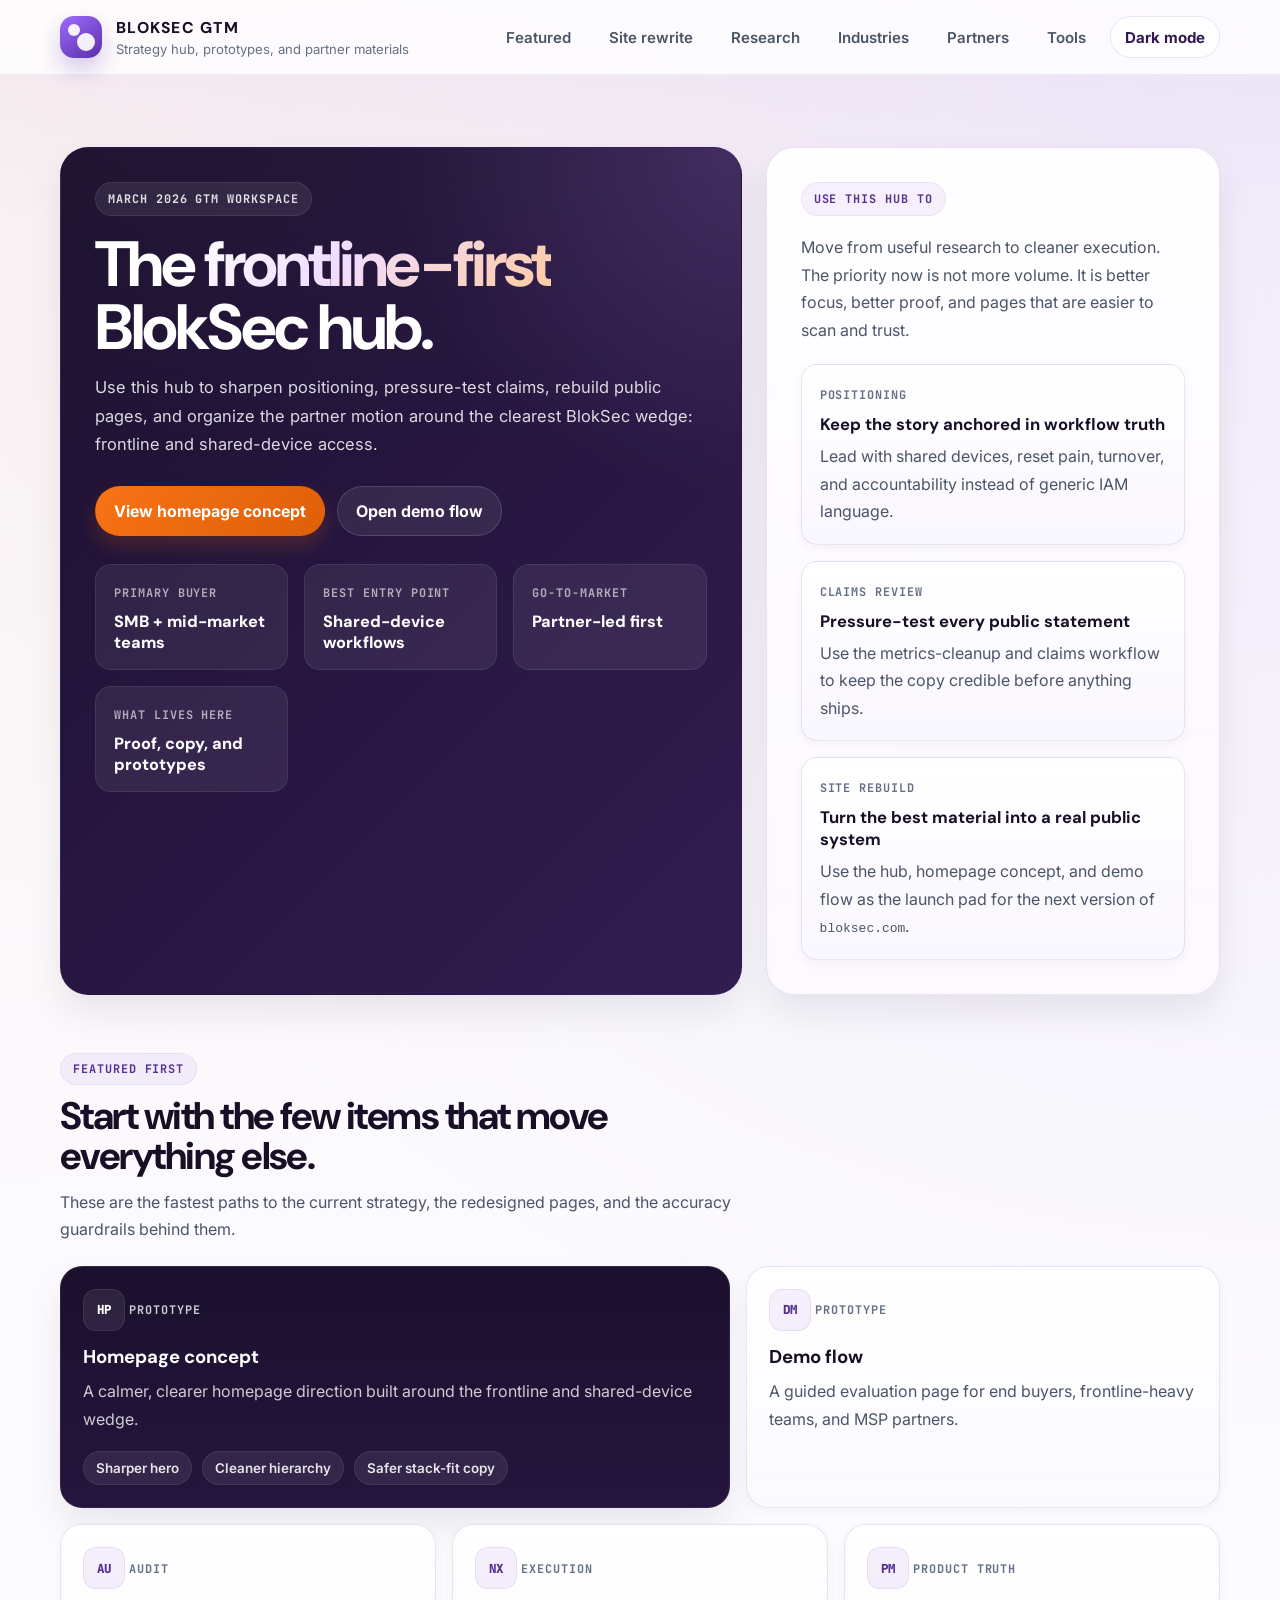
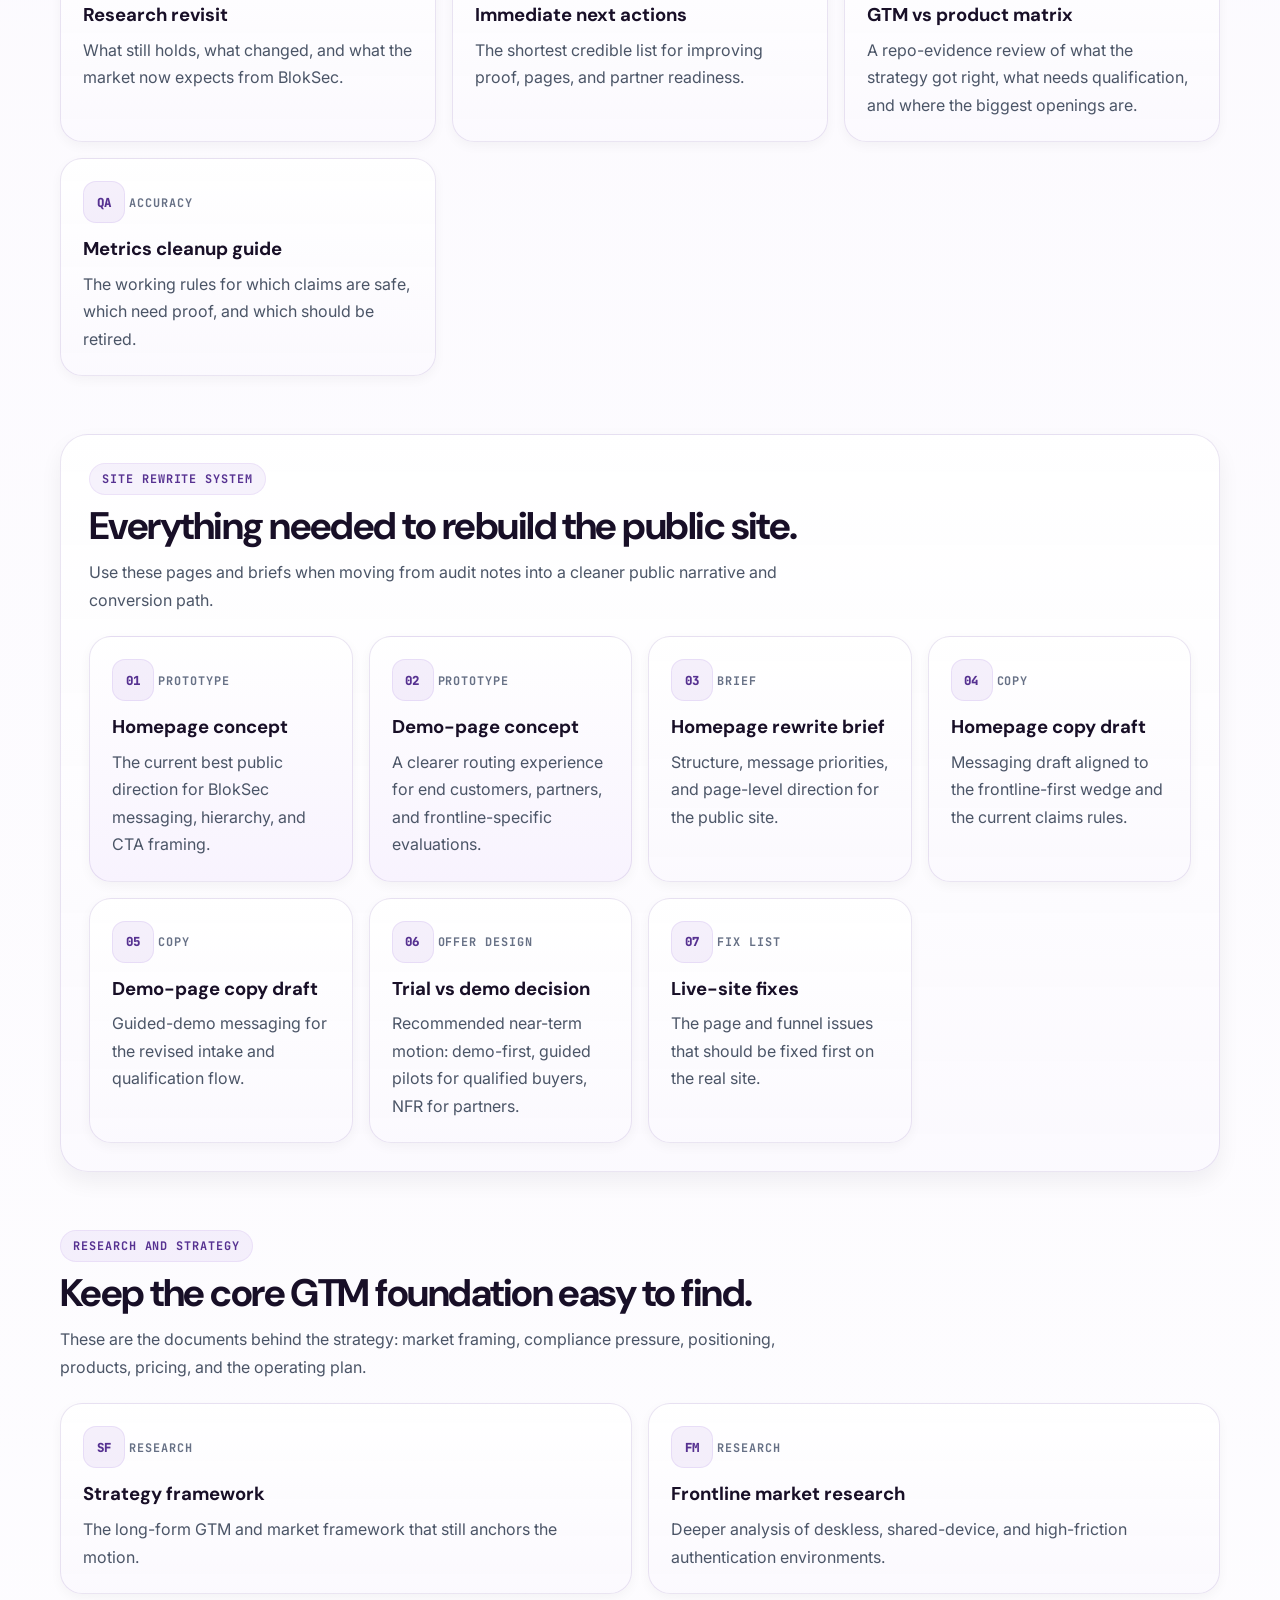
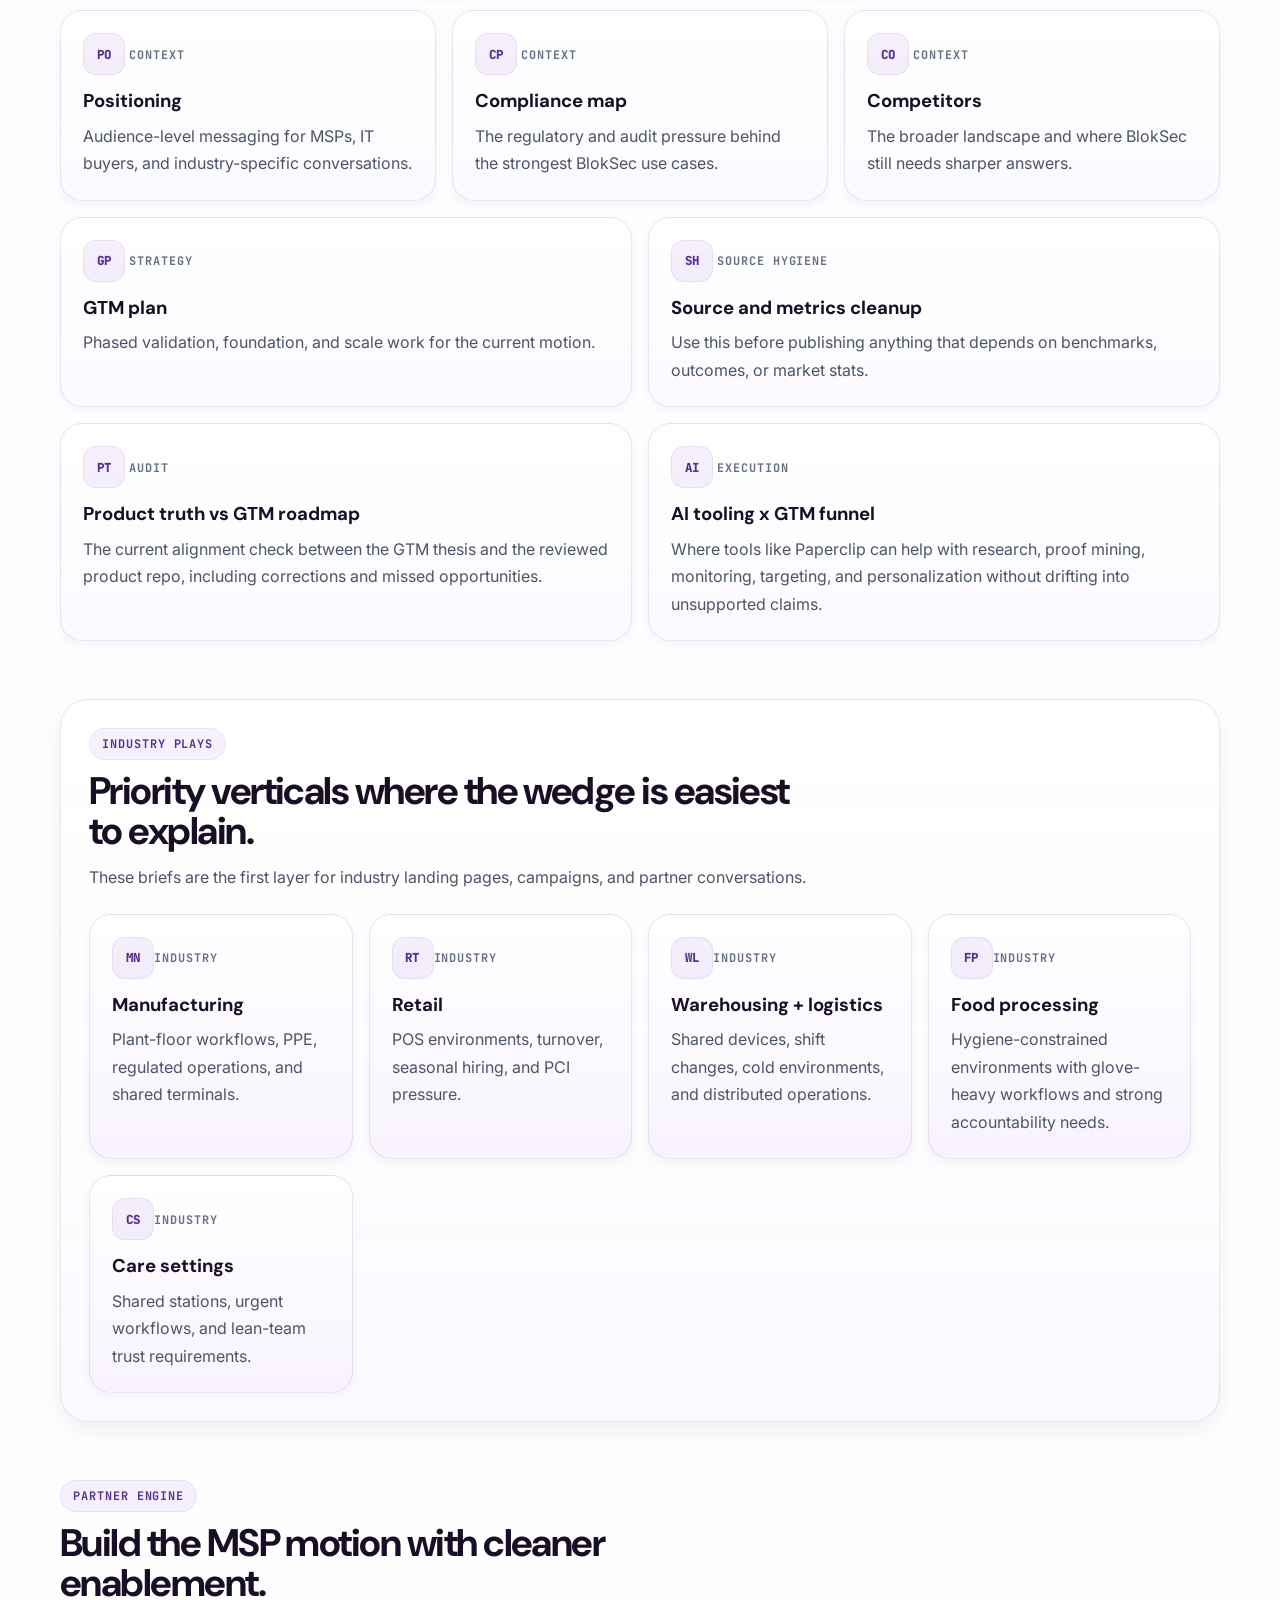
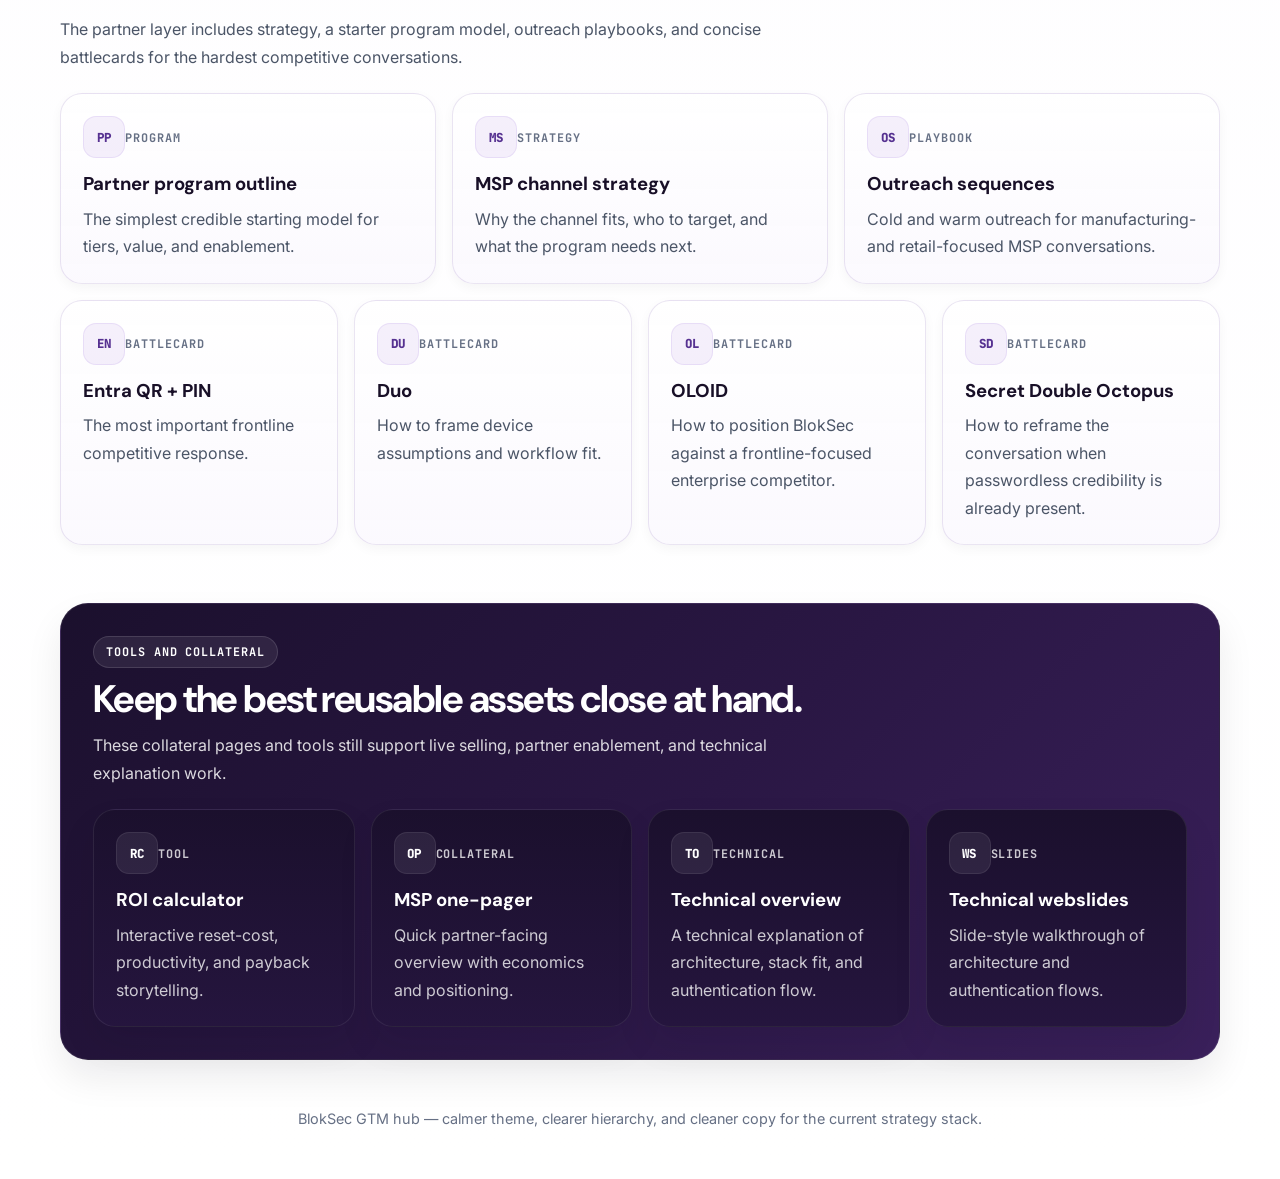
==== commit e035f3e8: "Correct GTM docs and add AI matrix Co-authored-by: Copilot <223556219+Copilot@users.noreply.github.c" ====
--- a/docs/index.html
+++ b/docs/index.html
@@ -268,6 +268,12 @@
               <h3>Product truth vs GTM roadmap</h3>
               <p>The current alignment check between the GTM thesis and the reviewed product repo, including corrections and missed opportunities.</p>
             </a>
+            <a class="tile span-6" href="md-viewer.html?file=content/strategy/ai-tooling-funnel-matrix.md">
+              <div class="icon-chip">AI</div>
+              <div class="card-meta">Execution</div>
+              <h3>AI tooling x GTM funnel</h3>
+              <p>Where tools like Paperclip can help with research, proof mining, monitoring, targeting, and personalization without drifting into unsupported claims.</p>
+            </a>
           </div>
         </div>
       </section>
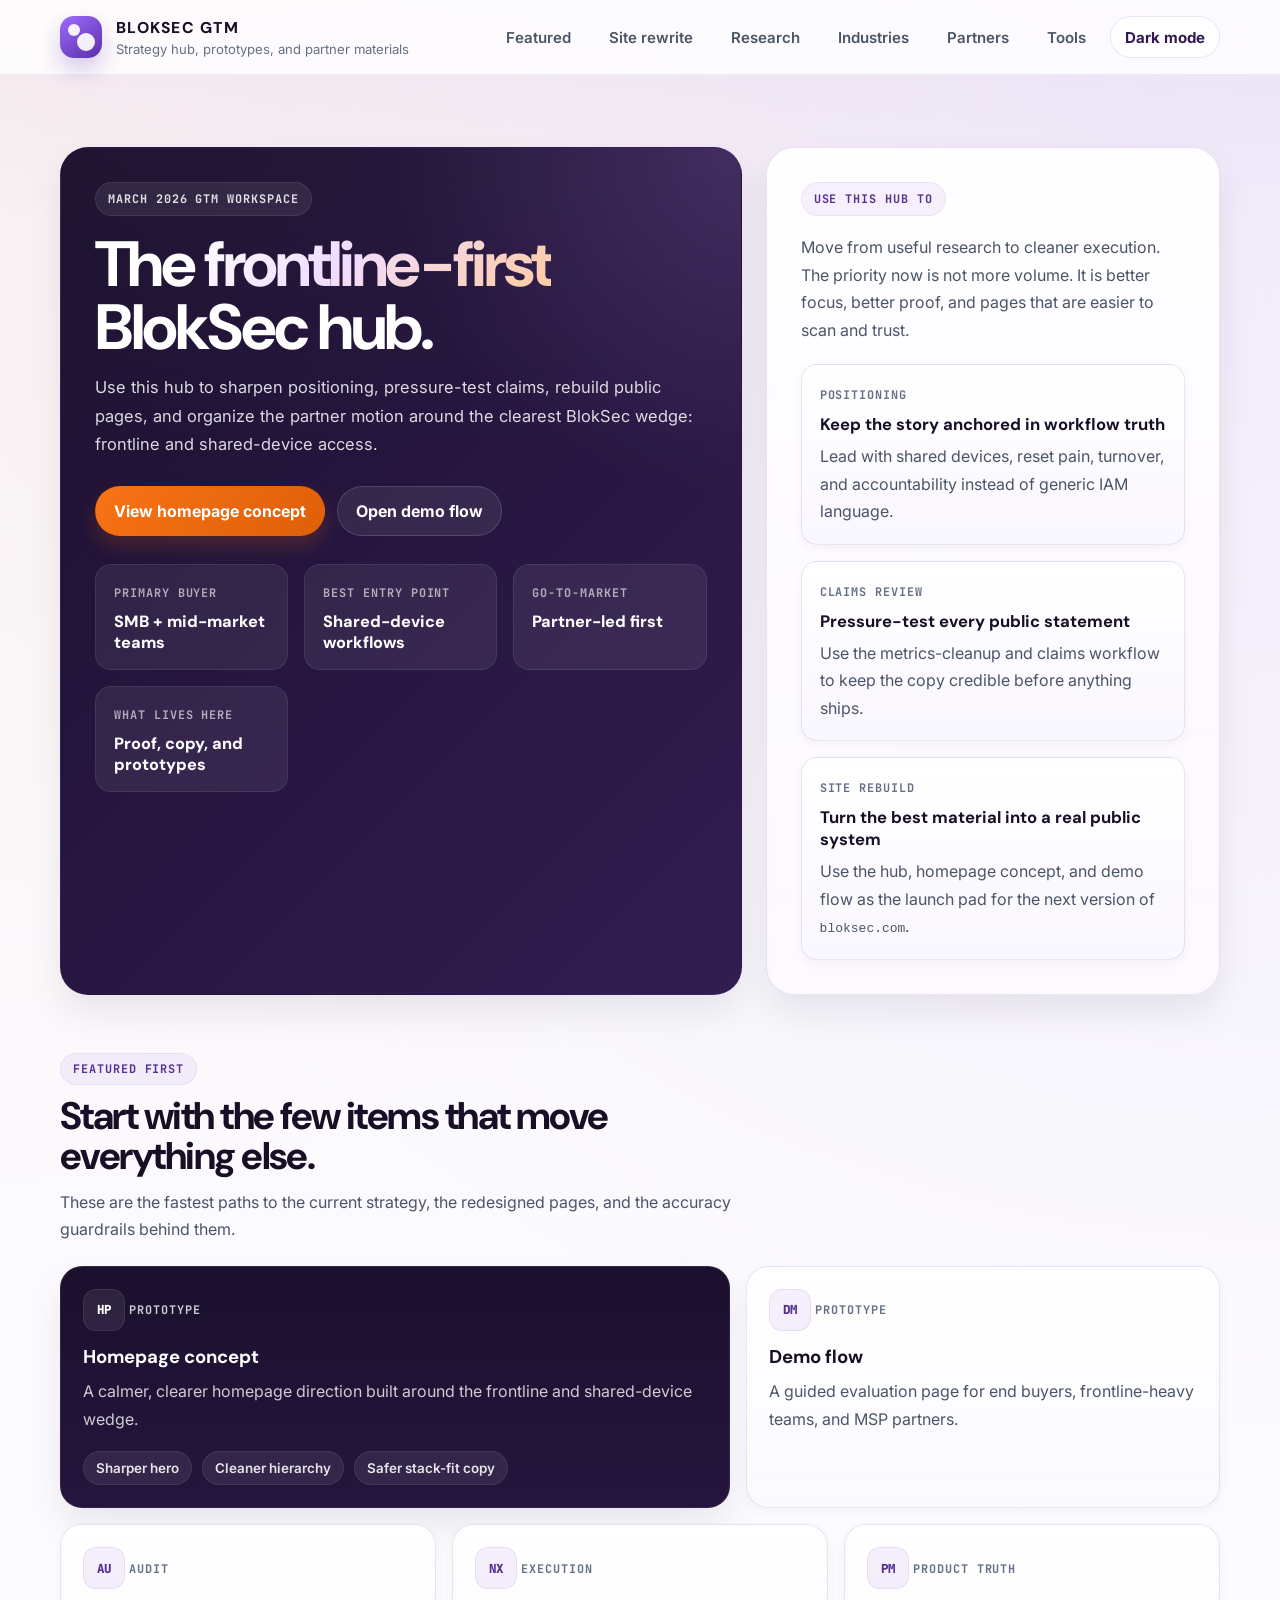
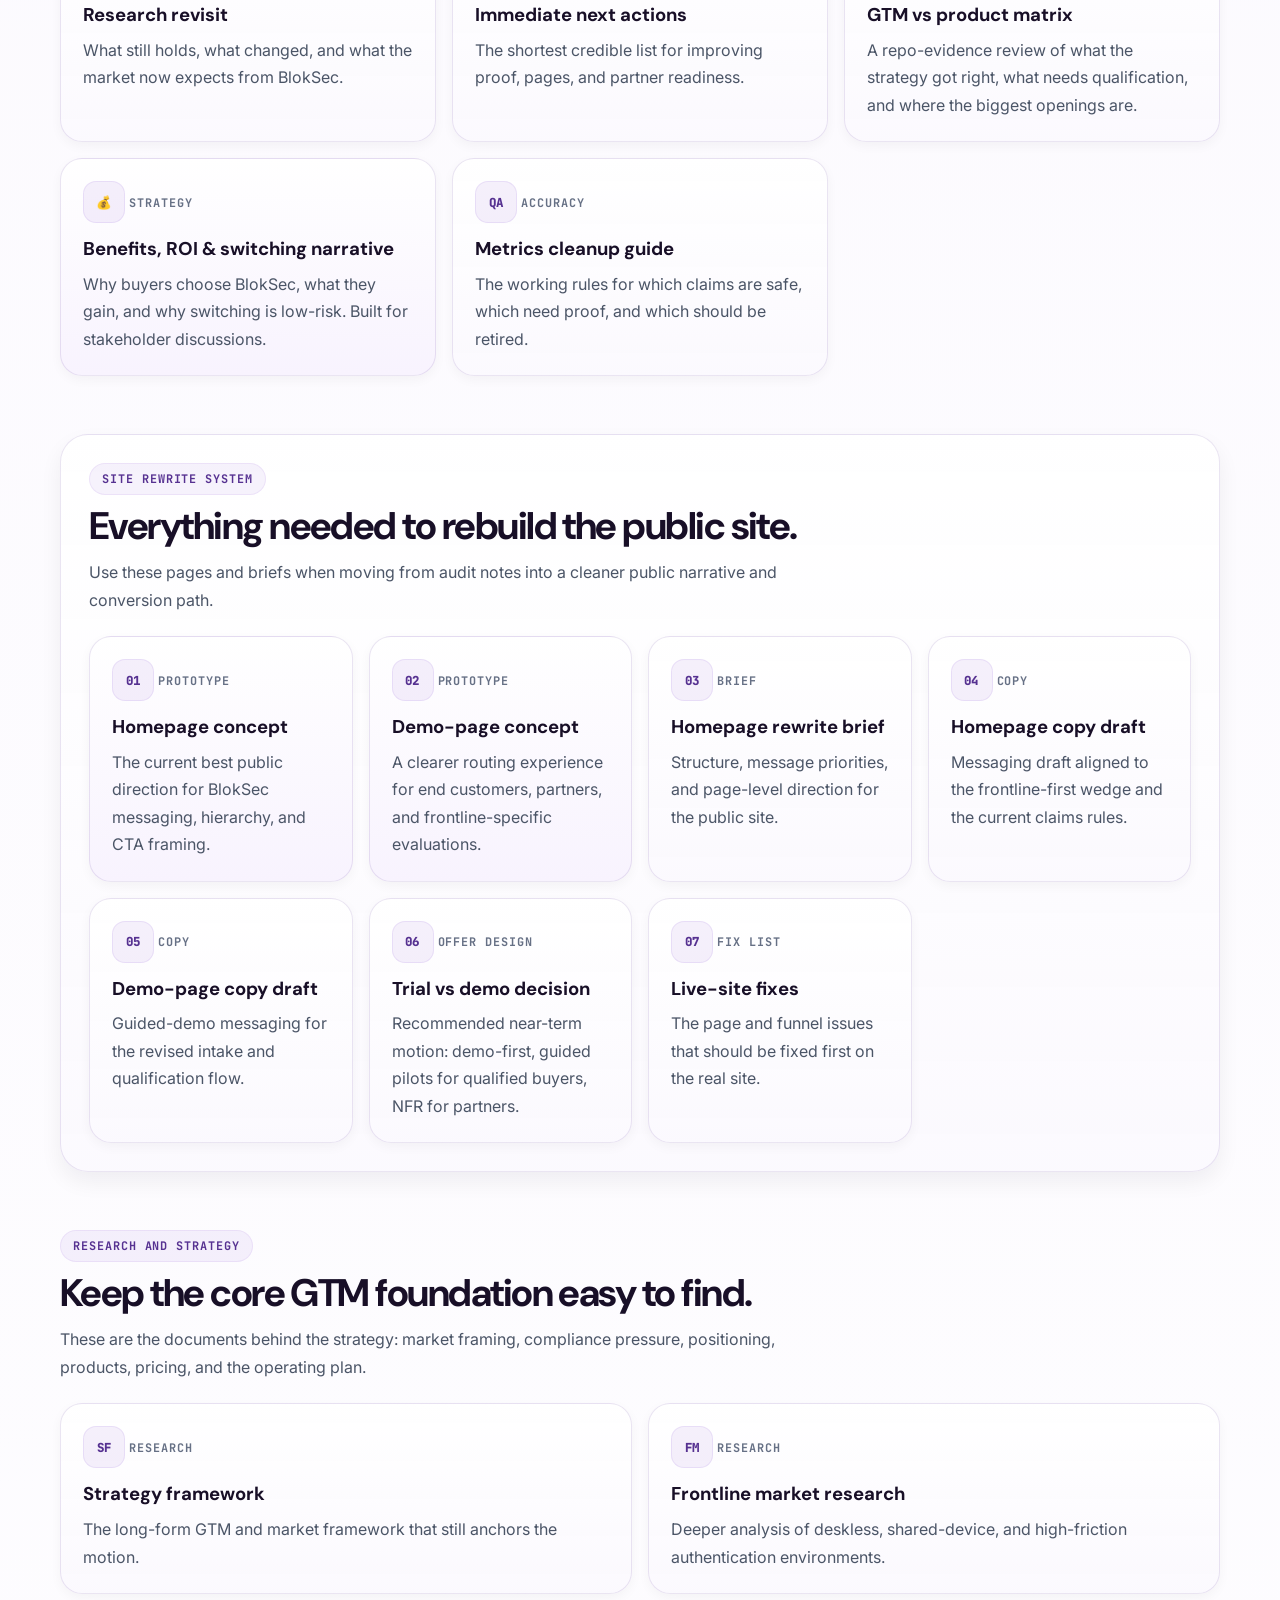
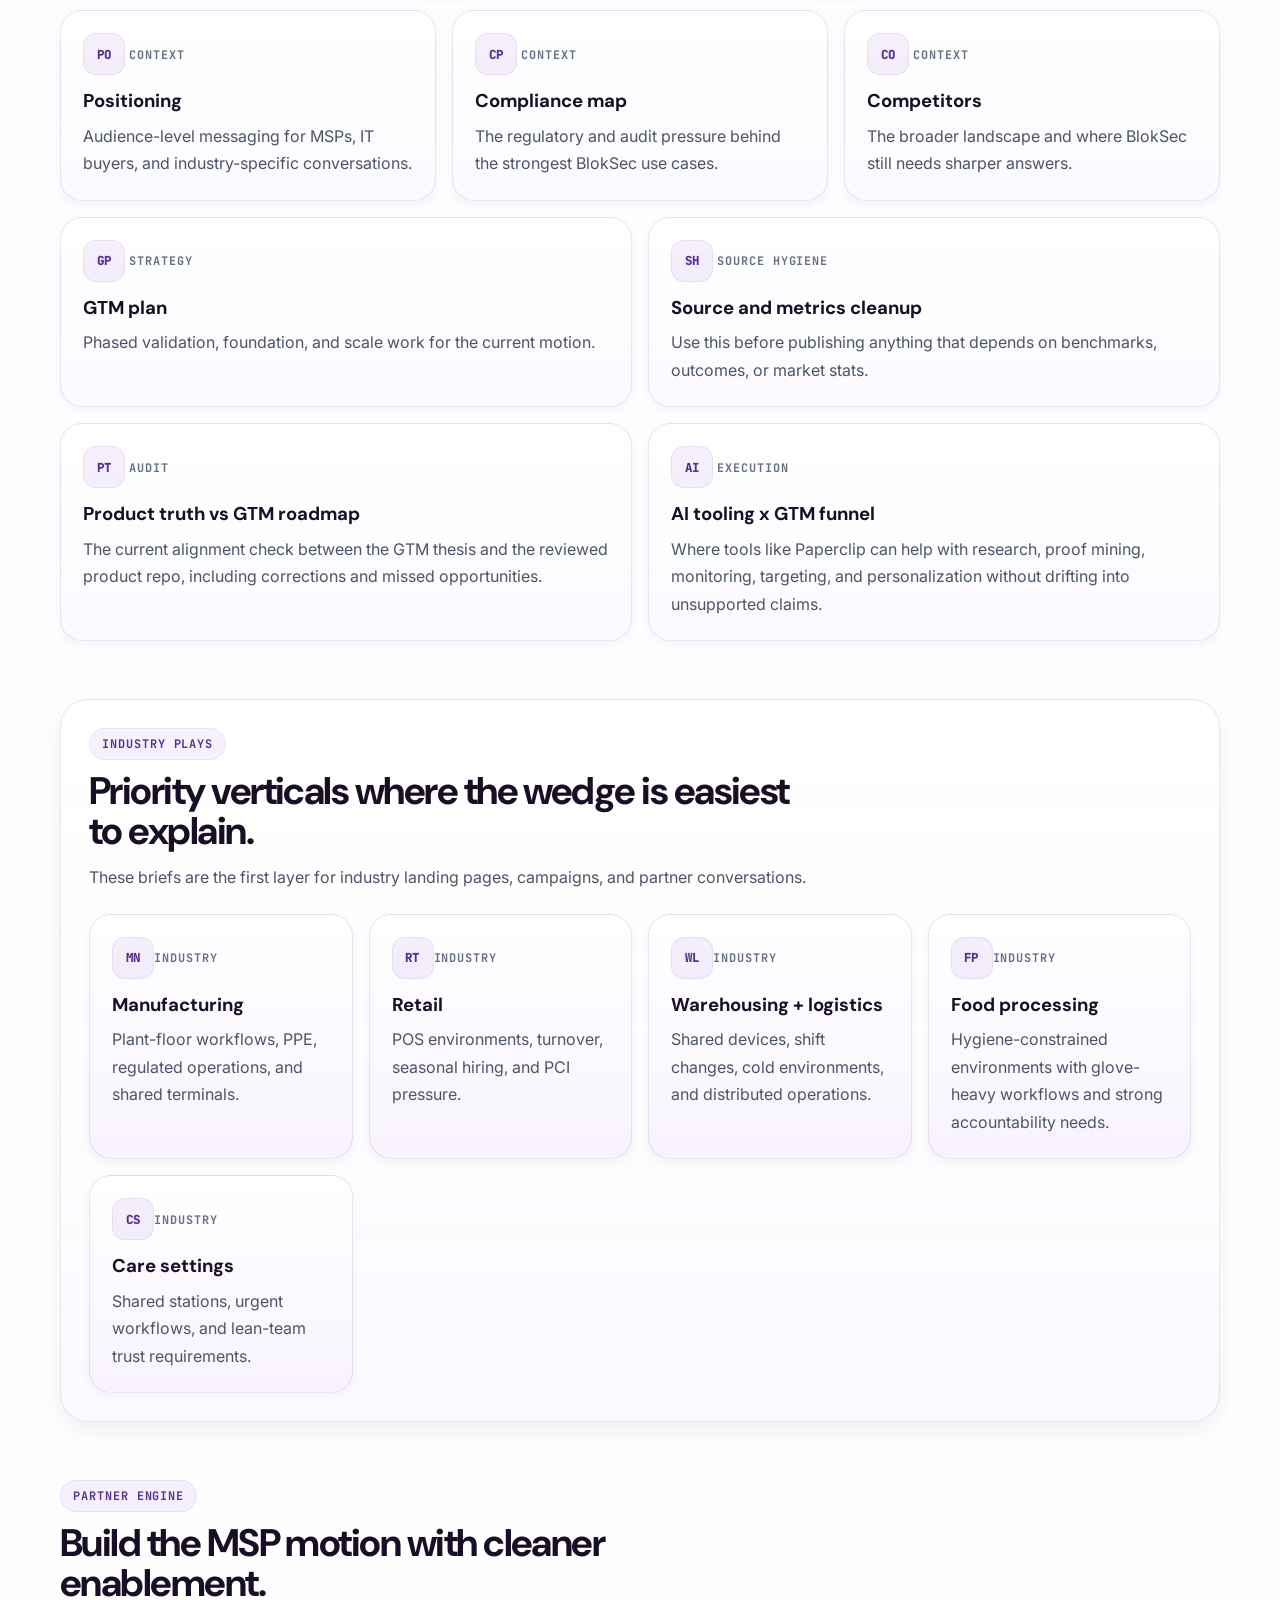
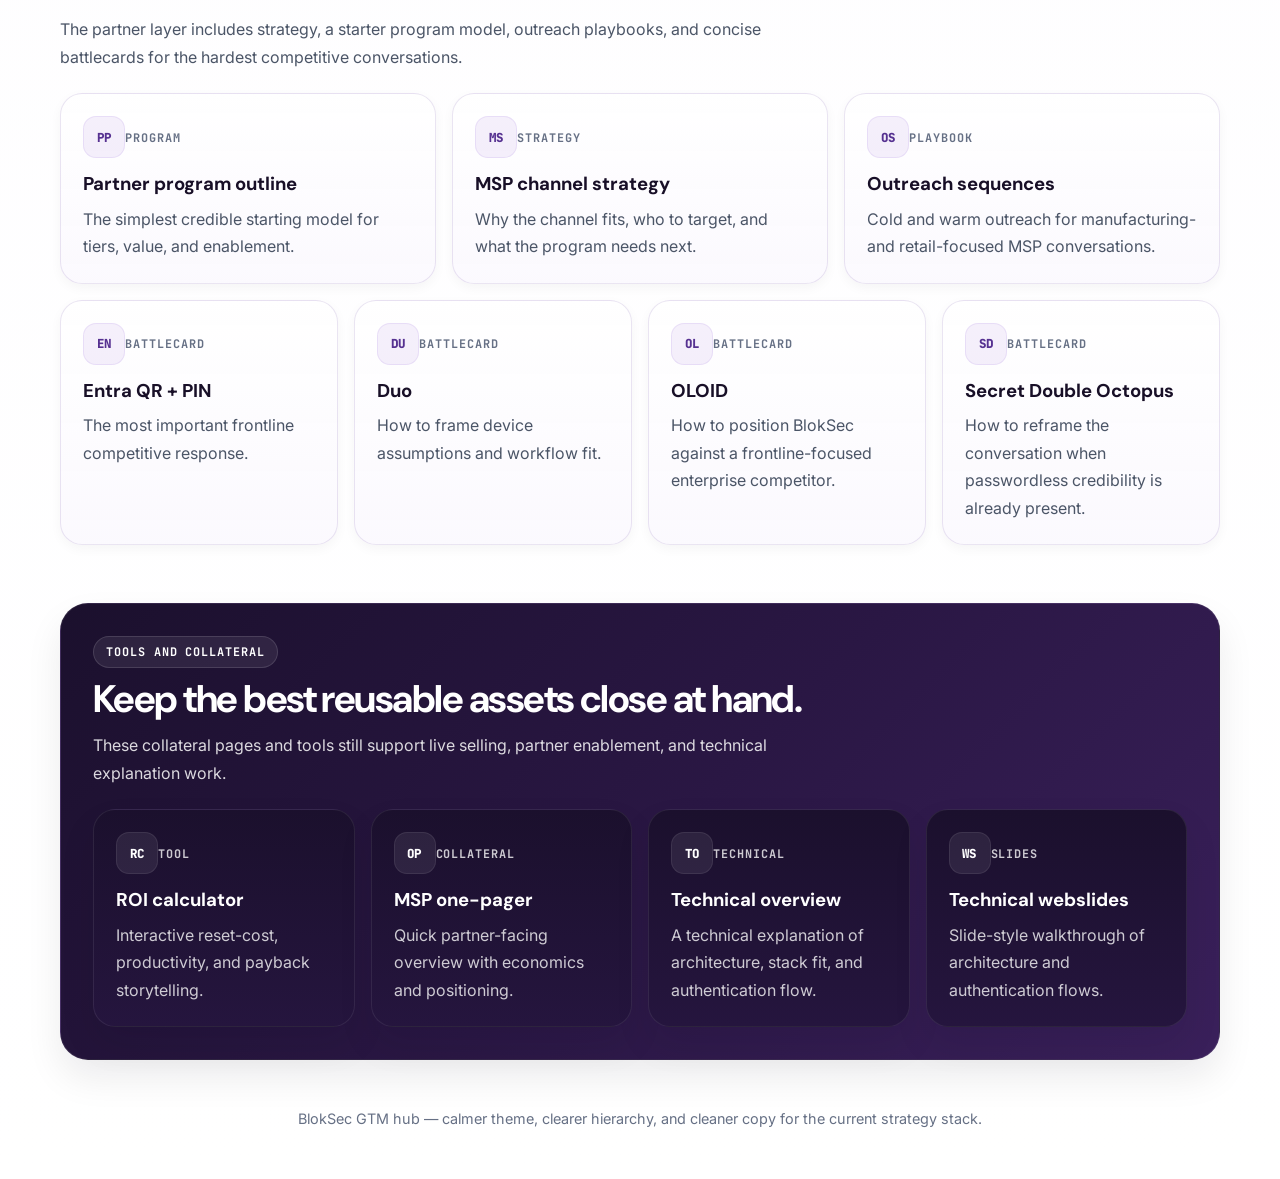
==== commit 5b49402b: "Add benefits, ROI & switching narrative page Stakeholder-ready doc covering: - Benefit map by buyer " ====
--- a/docs/index.html
+++ b/docs/index.html
@@ -148,6 +148,12 @@
               <h3>GTM vs product matrix</h3>
               <p>A repo-evidence review of what the strategy got right, what needs qualification, and where the biggest openings are.</p>
             </a>
+            <a class="tile highlight span-4" href="md-viewer.html?file=content/strategy/benefits-roi-switching-narrative.md">
+              <div class="icon-chip">💰</div>
+              <div class="card-meta">Strategy</div>
+              <h3>Benefits, ROI & switching narrative</h3>
+              <p>Why buyers choose BlokSec, what they gain, and why switching is low-risk. Built for stakeholder discussions.</p>
+            </a>
             <a class="tile span-4" href="md-viewer.html?file=content/research/source-hygiene-and-metrics-cleanup.md">
               <div class="icon-chip">QA</div>
               <div class="card-meta">Accuracy</div>
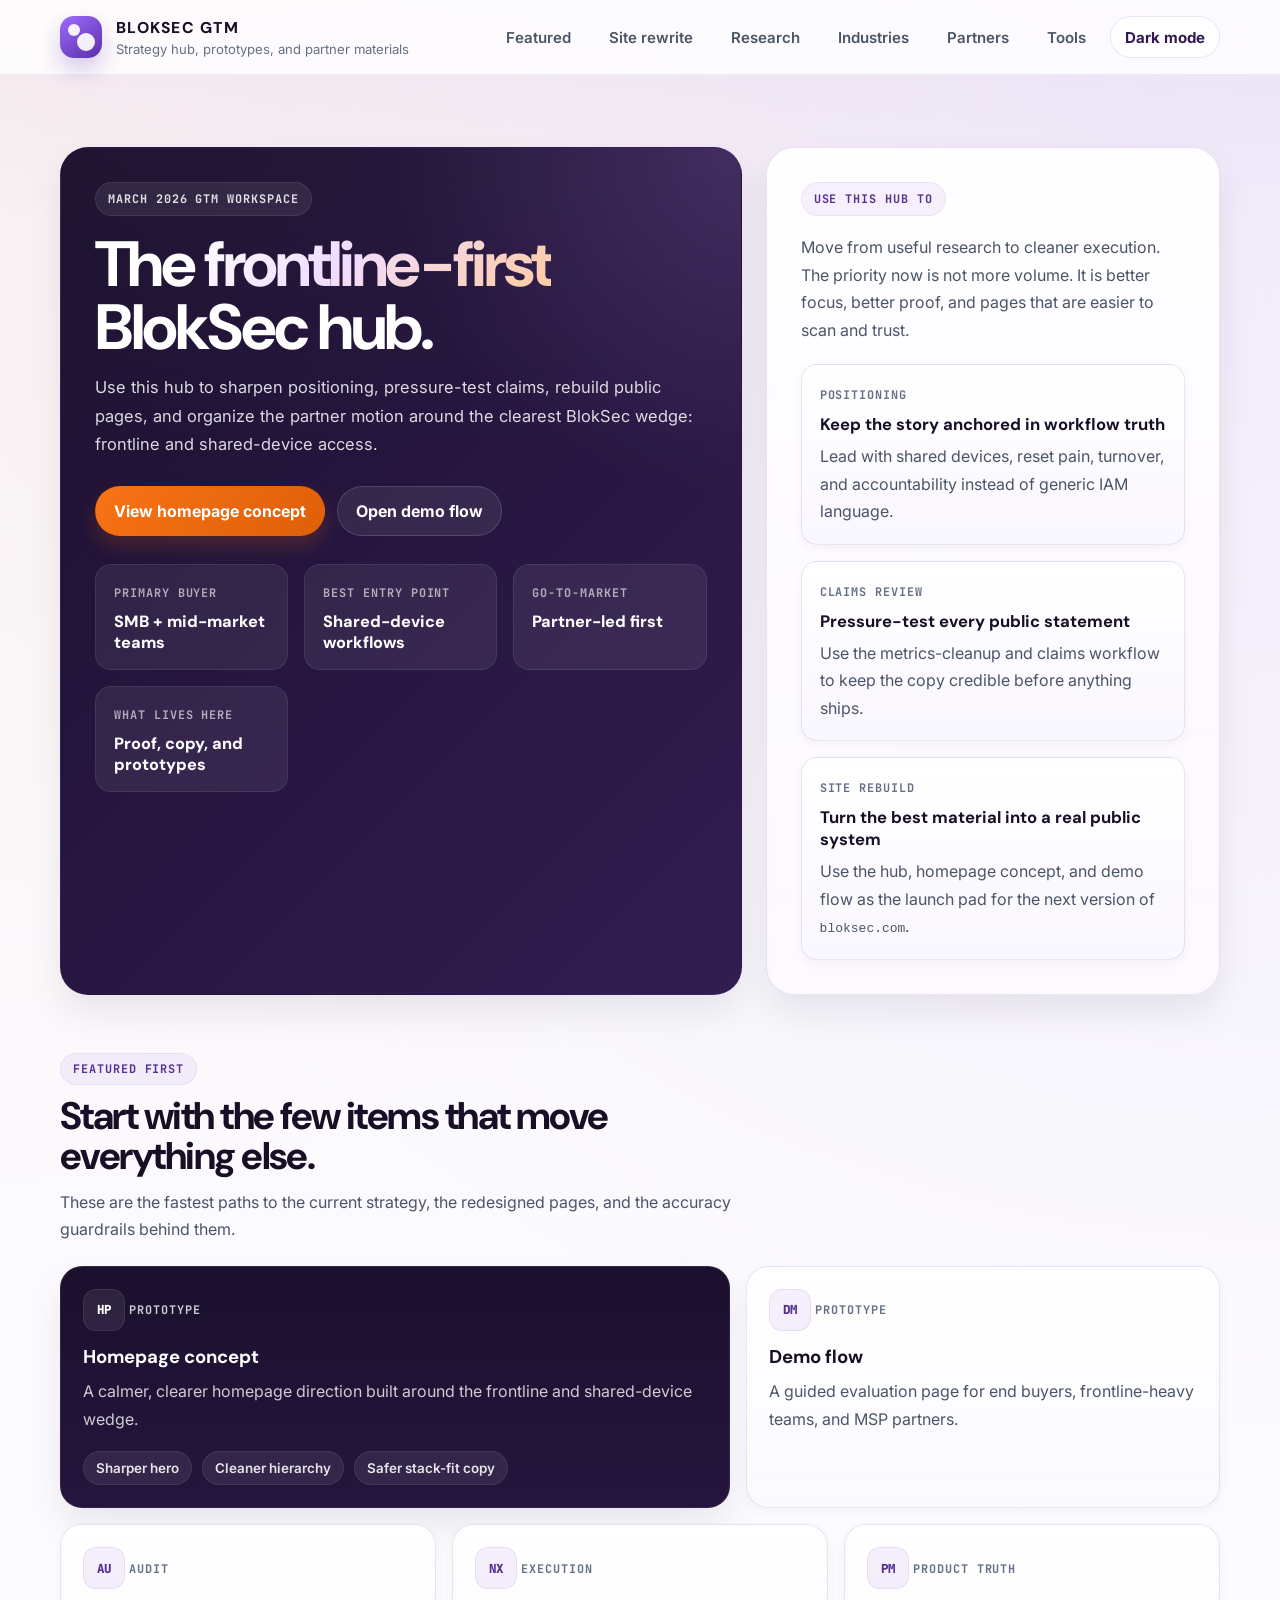
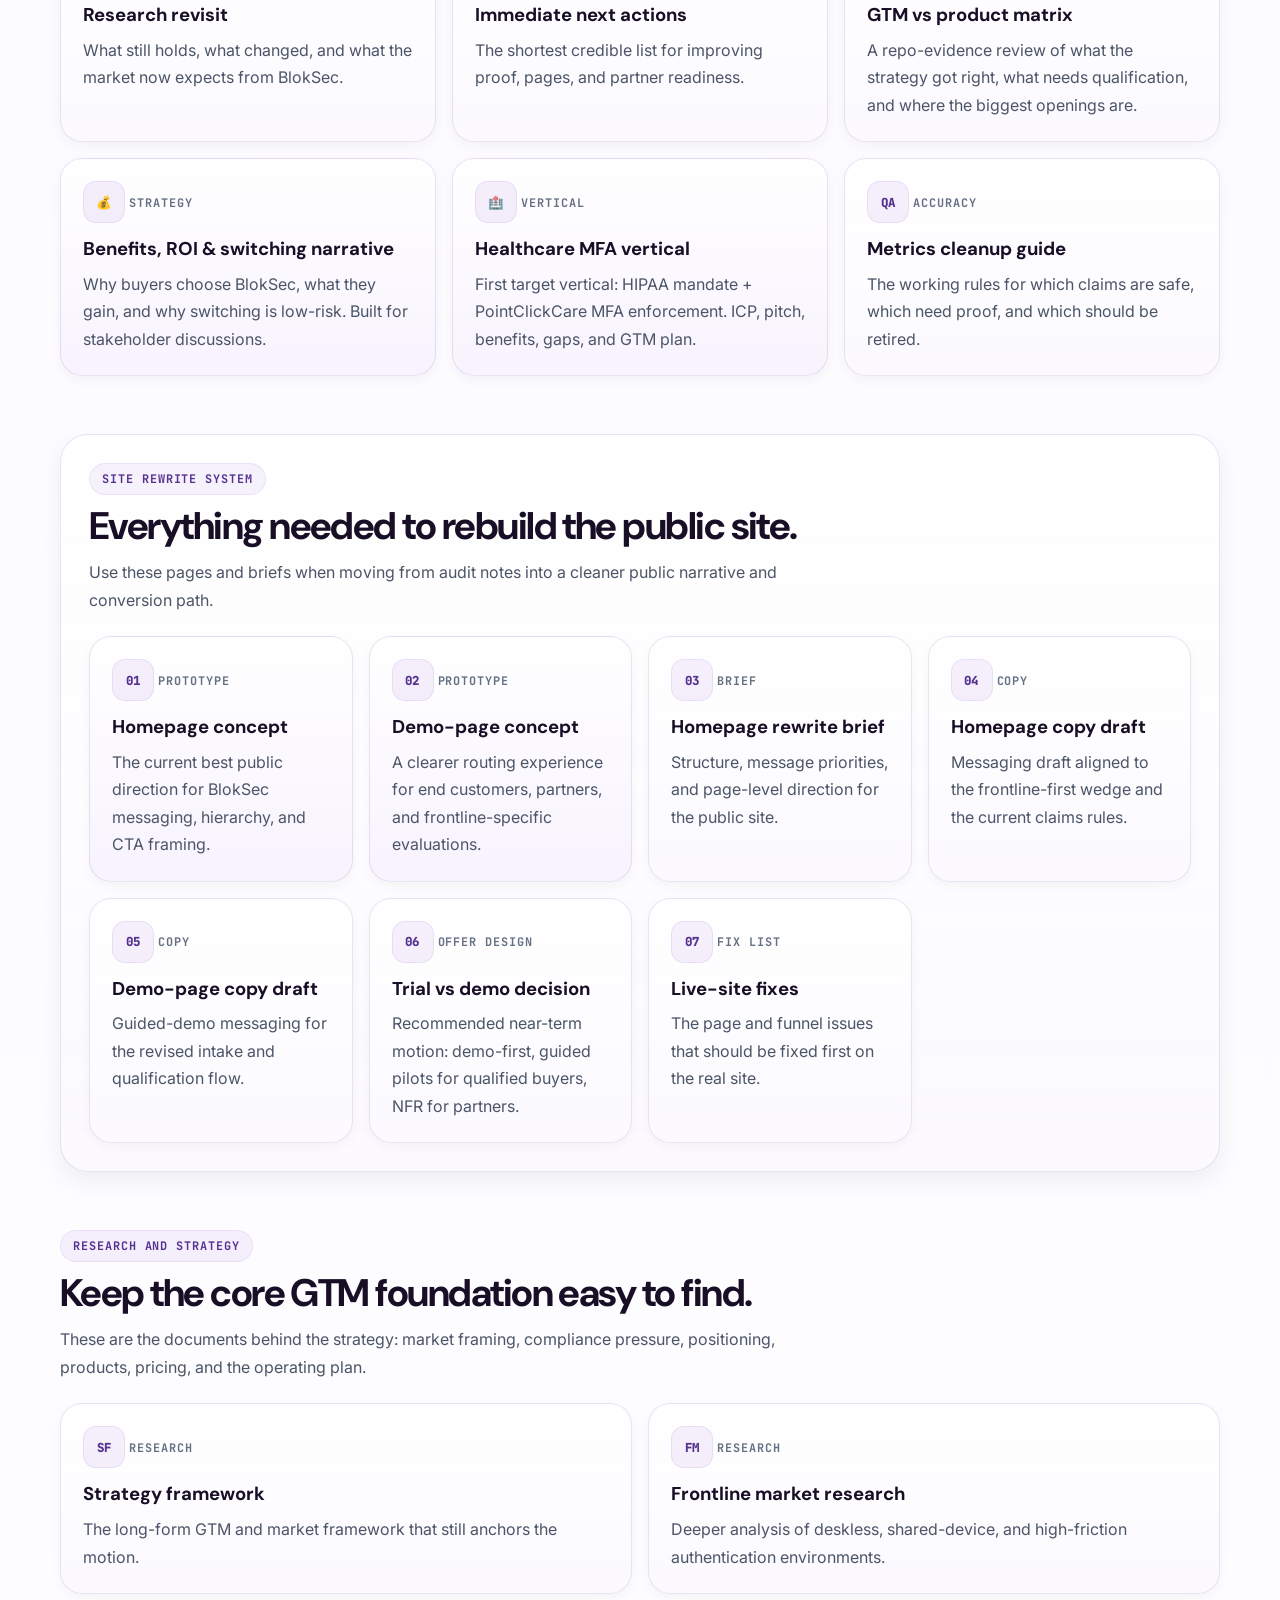
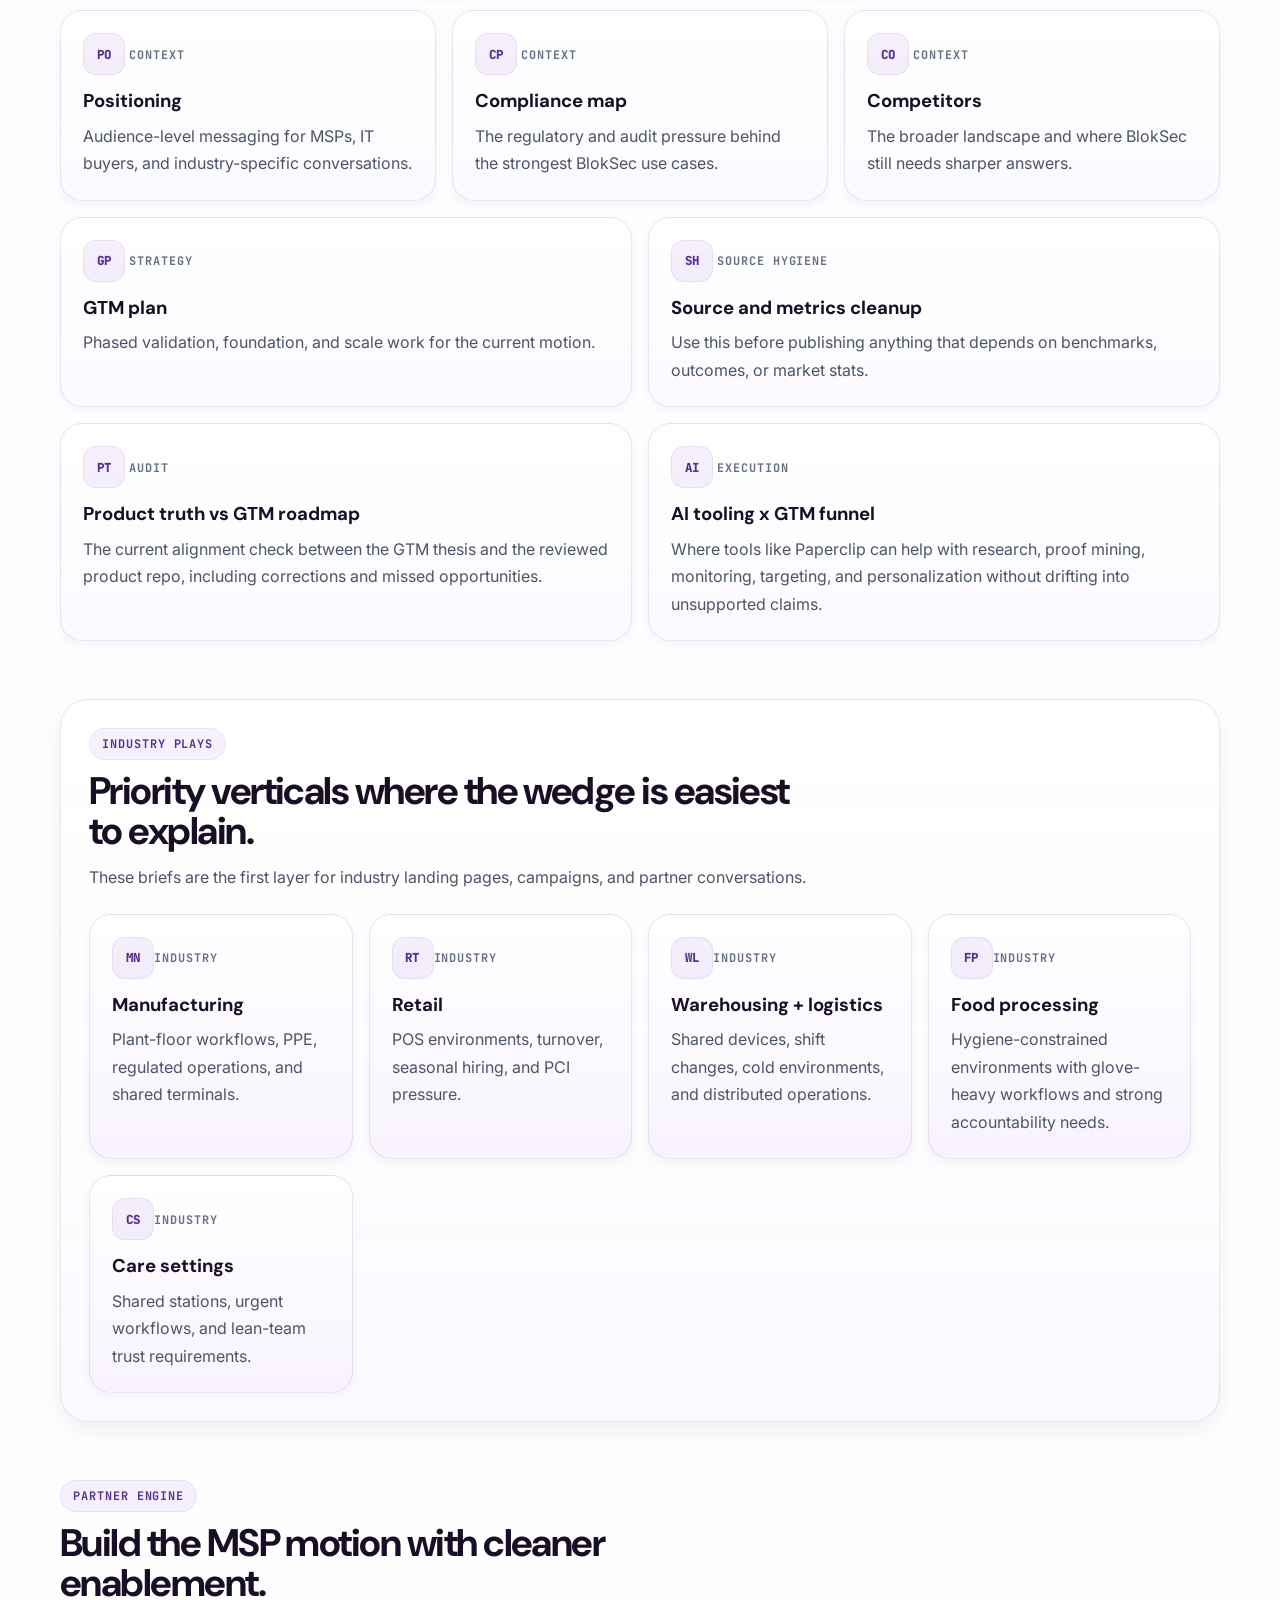
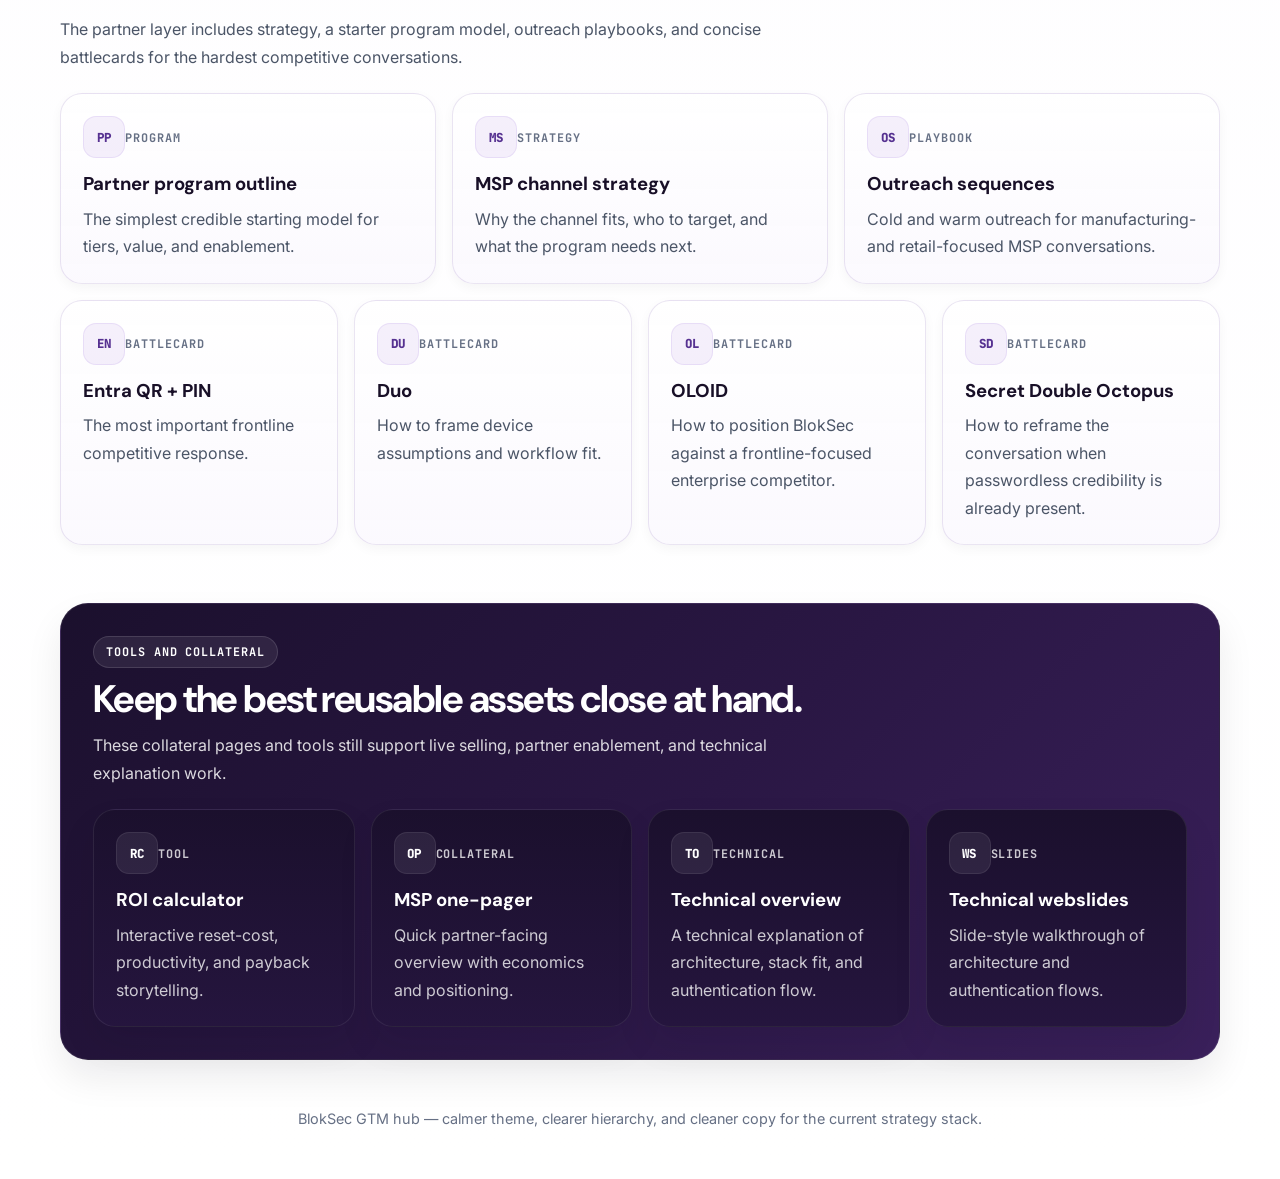
==== commit 861abb19: "Add healthcare MFA vertical strategy page First target vertical definition covering: - Regulatory tr" ====
--- a/docs/index.html
+++ b/docs/index.html
@@ -154,6 +154,12 @@
               <h3>Benefits, ROI & switching narrative</h3>
               <p>Why buyers choose BlokSec, what they gain, and why switching is low-risk. Built for stakeholder discussions.</p>
             </a>
+            <a class="tile highlight span-4" href="md-viewer.html?file=content/strategy/healthcare-mfa-vertical.md">
+              <div class="icon-chip">🏥</div>
+              <div class="card-meta">Vertical</div>
+              <h3>Healthcare MFA vertical</h3>
+              <p>First target vertical: HIPAA mandate + PointClickCare MFA enforcement. ICP, pitch, benefits, gaps, and GTM plan.</p>
+            </a>
             <a class="tile span-4" href="md-viewer.html?file=content/research/source-hygiene-and-metrics-cleanup.md">
               <div class="icon-chip">QA</div>
               <div class="card-meta">Accuracy</div>
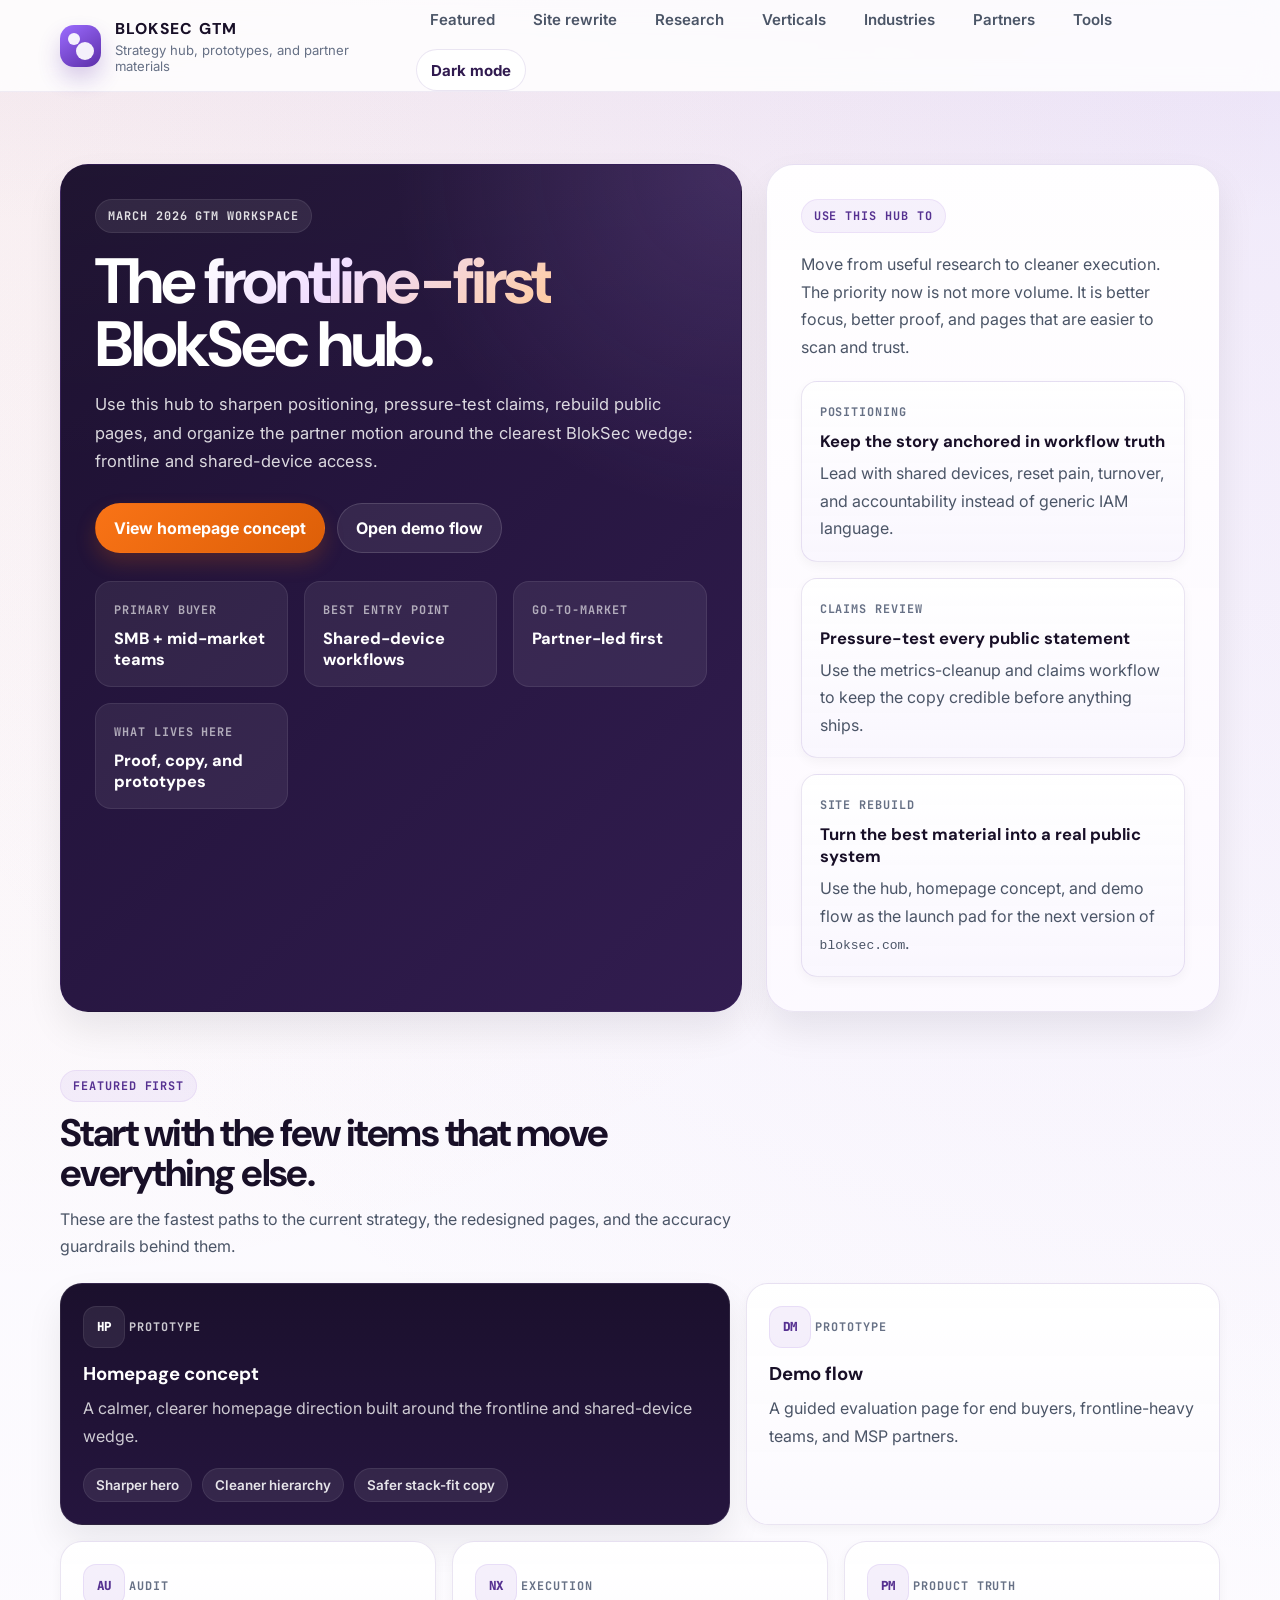
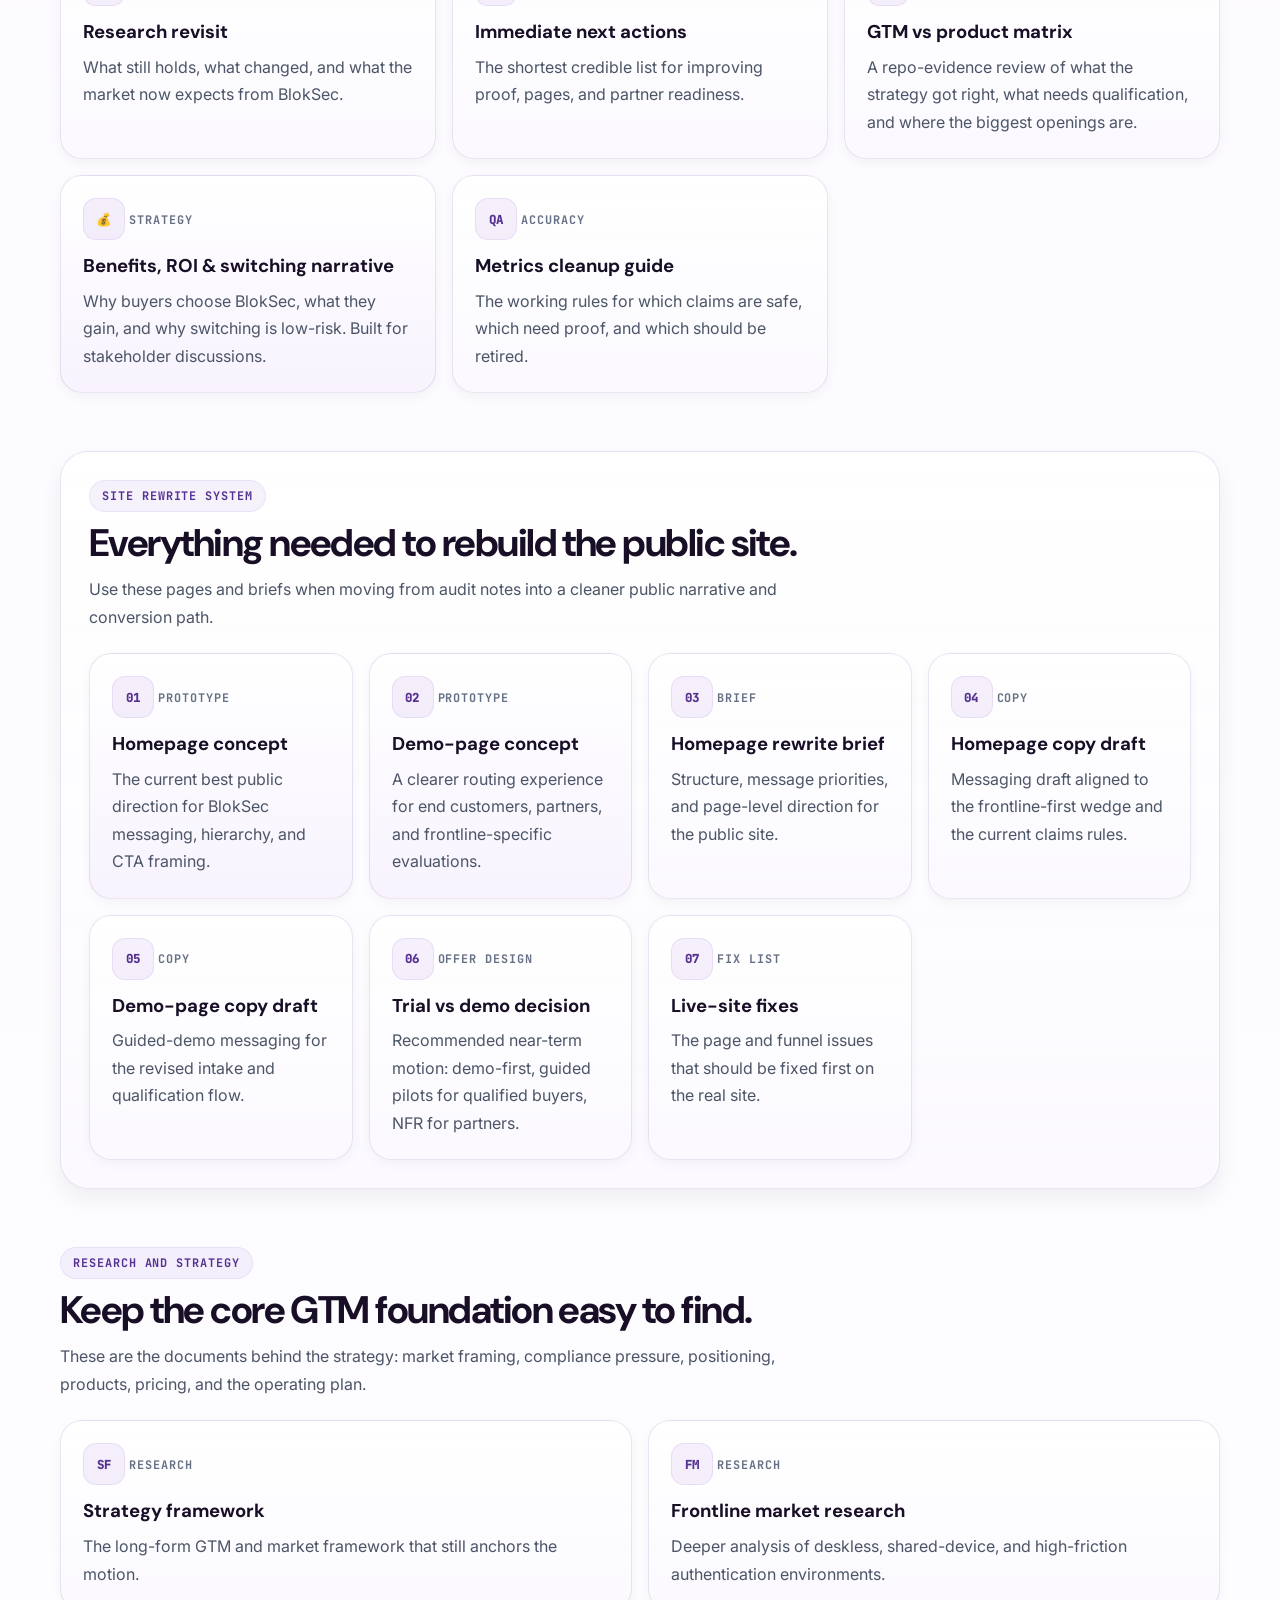
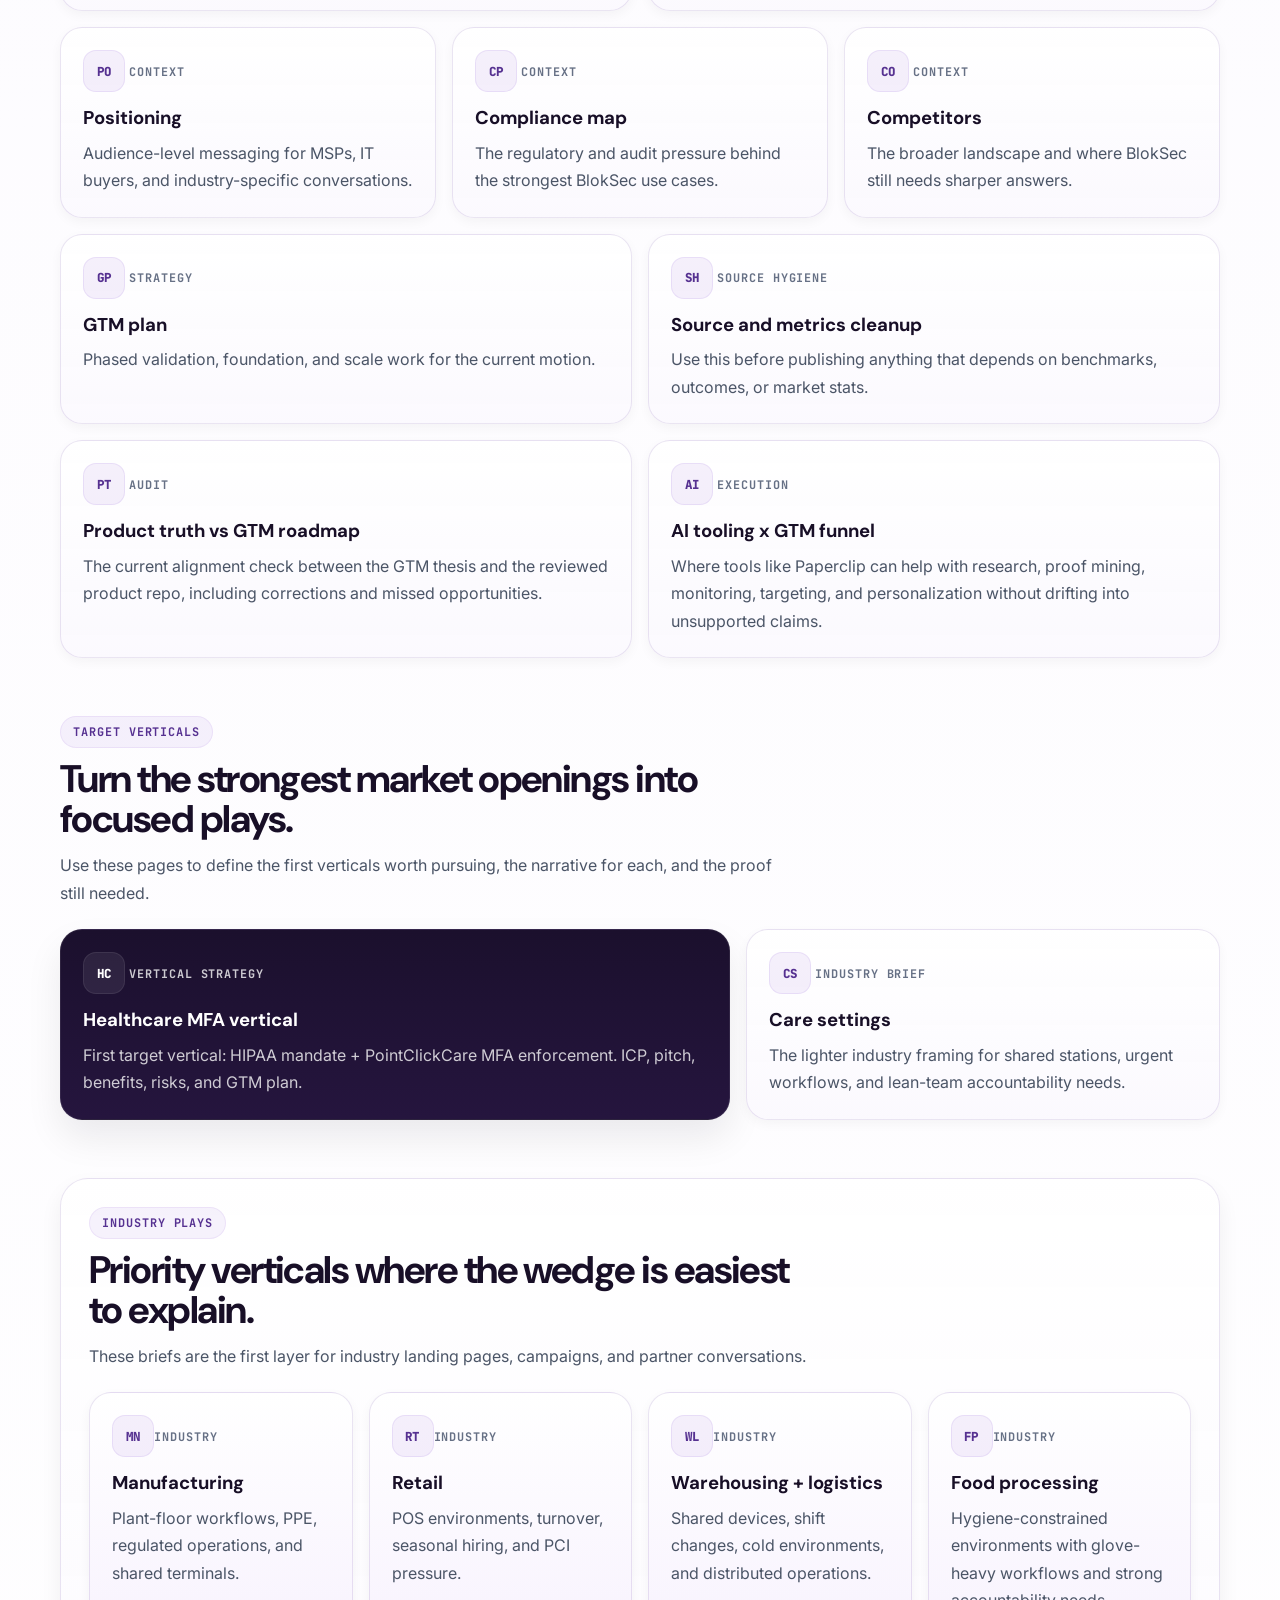
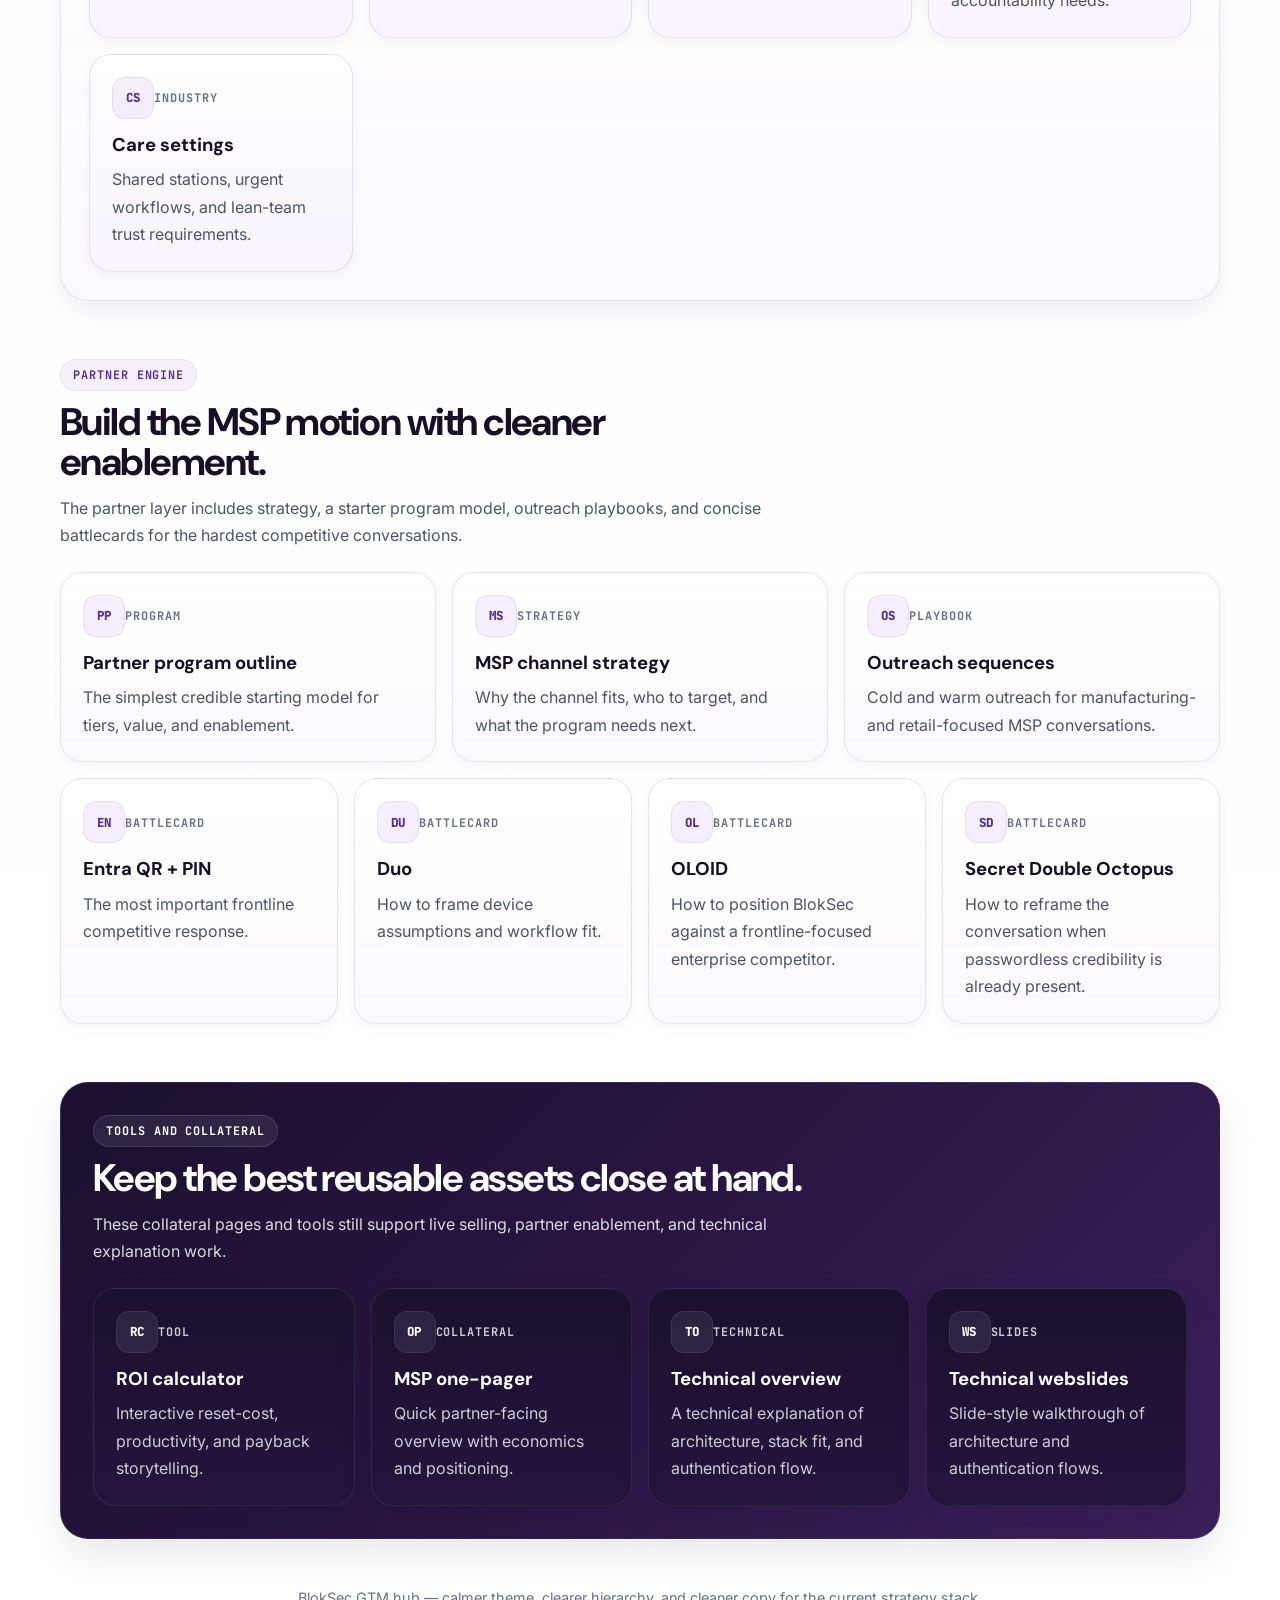
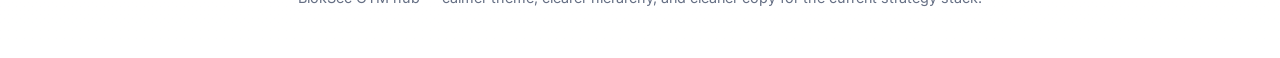
==== commit 61835b41: "Add dedicated verticals section to hub navigation Co-authored-by: Copilot <223556219+Copilot@users.n" ====
--- a/docs/index.html
+++ b/docs/index.html
@@ -36,6 +36,7 @@
           <a href="#featured">Featured</a>
           <a href="#rewrite">Site rewrite</a>
           <a href="#research">Research</a>
+          <a href="#verticals">Verticals</a>
           <a href="#industries">Industries</a>
           <a href="#partners">Partners</a>
           <a href="#tools">Tools</a>
@@ -154,12 +155,6 @@
               <h3>Benefits, ROI & switching narrative</h3>
               <p>Why buyers choose BlokSec, what they gain, and why switching is low-risk. Built for stakeholder discussions.</p>
             </a>
-            <a class="tile highlight span-4" href="md-viewer.html?file=content/strategy/healthcare-mfa-vertical.md">
-              <div class="icon-chip">🏥</div>
-              <div class="card-meta">Vertical</div>
-              <h3>Healthcare MFA vertical</h3>
-              <p>First target vertical: HIPAA mandate + PointClickCare MFA enforcement. ICP, pitch, benefits, gaps, and GTM plan.</p>
-            </a>
             <a class="tile span-4" href="md-viewer.html?file=content/research/source-hygiene-and-metrics-cleanup.md">
               <div class="icon-chip">QA</div>
               <div class="card-meta">Accuracy</div>
@@ -285,6 +280,30 @@
               <div class="card-meta">Execution</div>
               <h3>AI tooling x GTM funnel</h3>
               <p>Where tools like Paperclip can help with research, proof mining, monitoring, targeting, and personalization without drifting into unsupported claims.</p>
+            </a>
+          </div>
+        </div>
+      </section>
+
+      <section id="verticals" class="section-block">
+        <div class="container">
+          <div class="section-header">
+            <div class="section-label">Target verticals</div>
+            <h2>Turn the strongest market openings into focused plays.</h2>
+            <p>Use these pages to define the first verticals worth pursuing, the narrative for each, and the proof still needed.</p>
+          </div>
+          <div class="stack-grid">
+            <a class="tile dark span-7" href="md-viewer.html?file=content/strategy/healthcare-mfa-vertical.md">
+              <div class="icon-chip">HC</div>
+              <div class="card-meta">Vertical strategy</div>
+              <h3>Healthcare MFA vertical</h3>
+              <p>First target vertical: HIPAA mandate + PointClickCare MFA enforcement. ICP, pitch, benefits, risks, and GTM plan.</p>
+            </a>
+            <a class="tile span-5" href="md-viewer.html?file=content/industry/care-settings.md">
+              <div class="icon-chip">CS</div>
+              <div class="card-meta">Industry brief</div>
+              <h3>Care settings</h3>
+              <p>The lighter industry framing for shared stations, urgent workflows, and lean-team accountability needs.</p>
             </a>
           </div>
         </div>
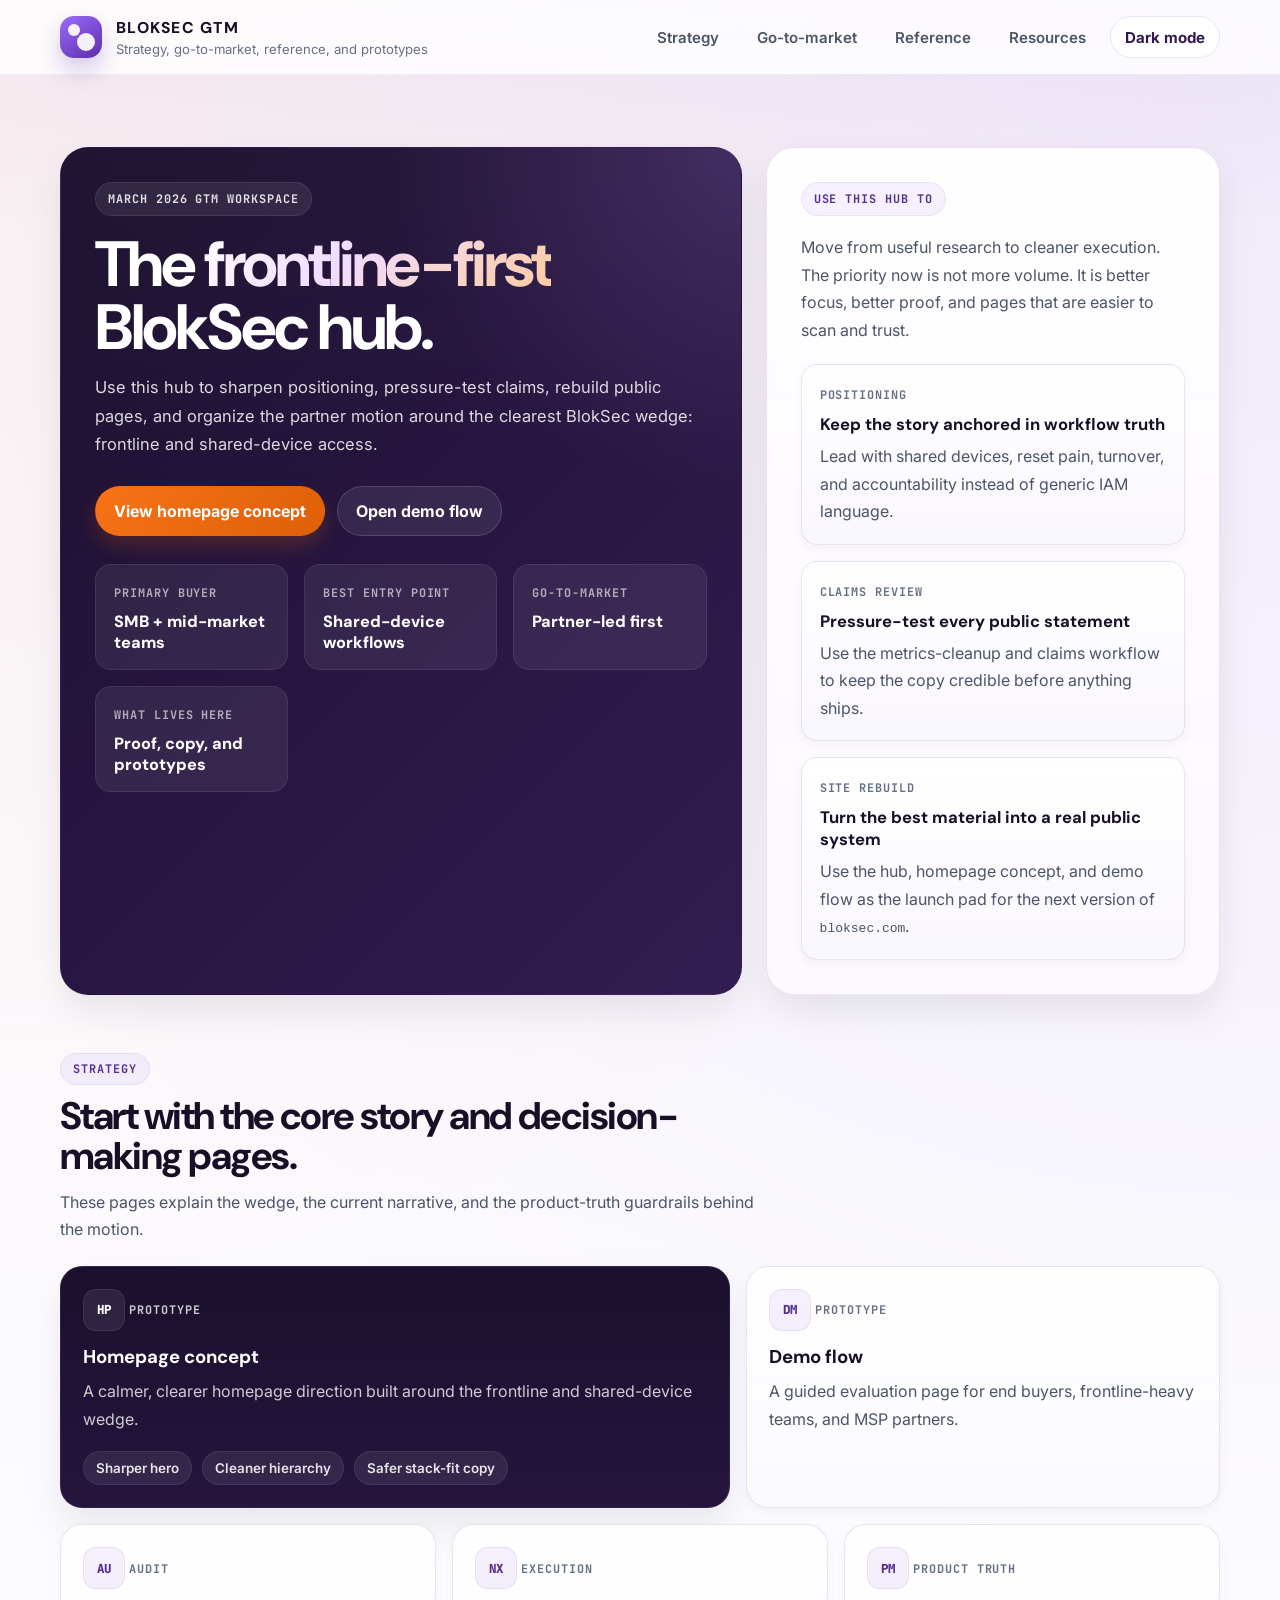
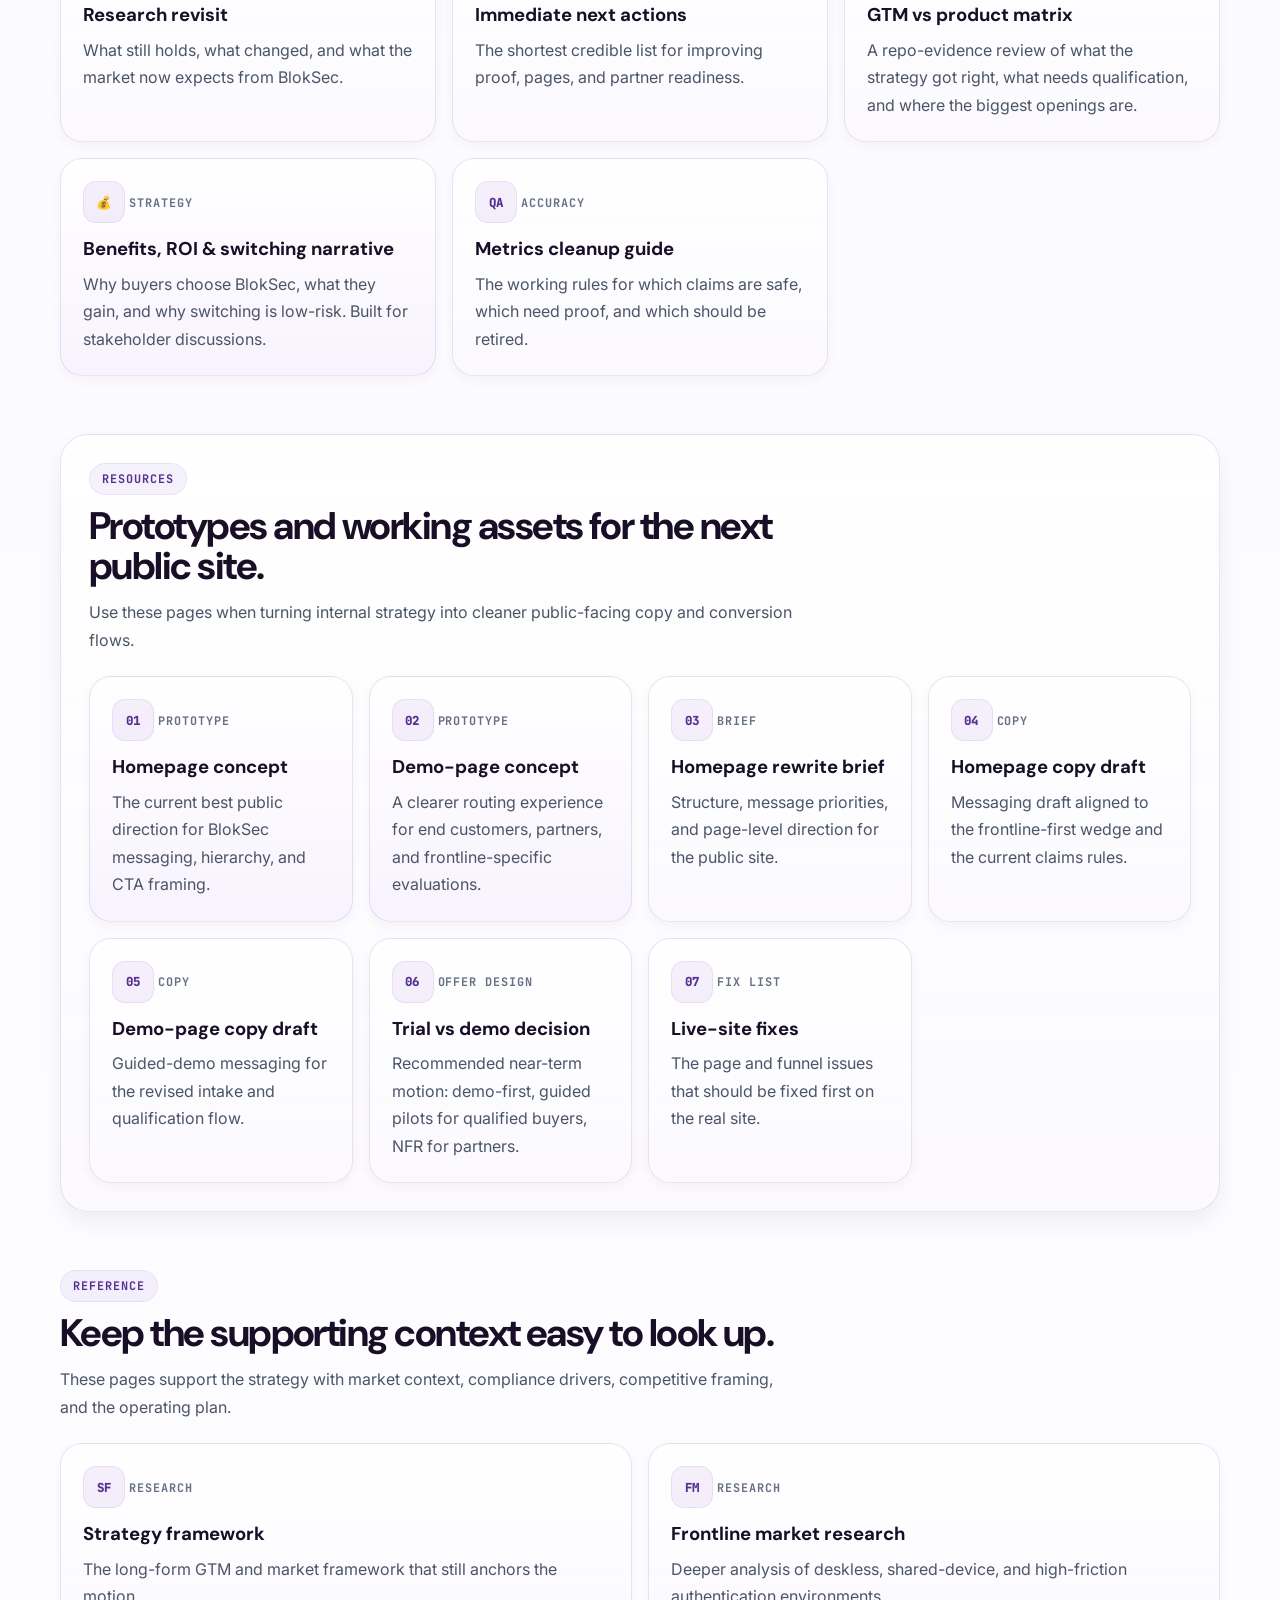
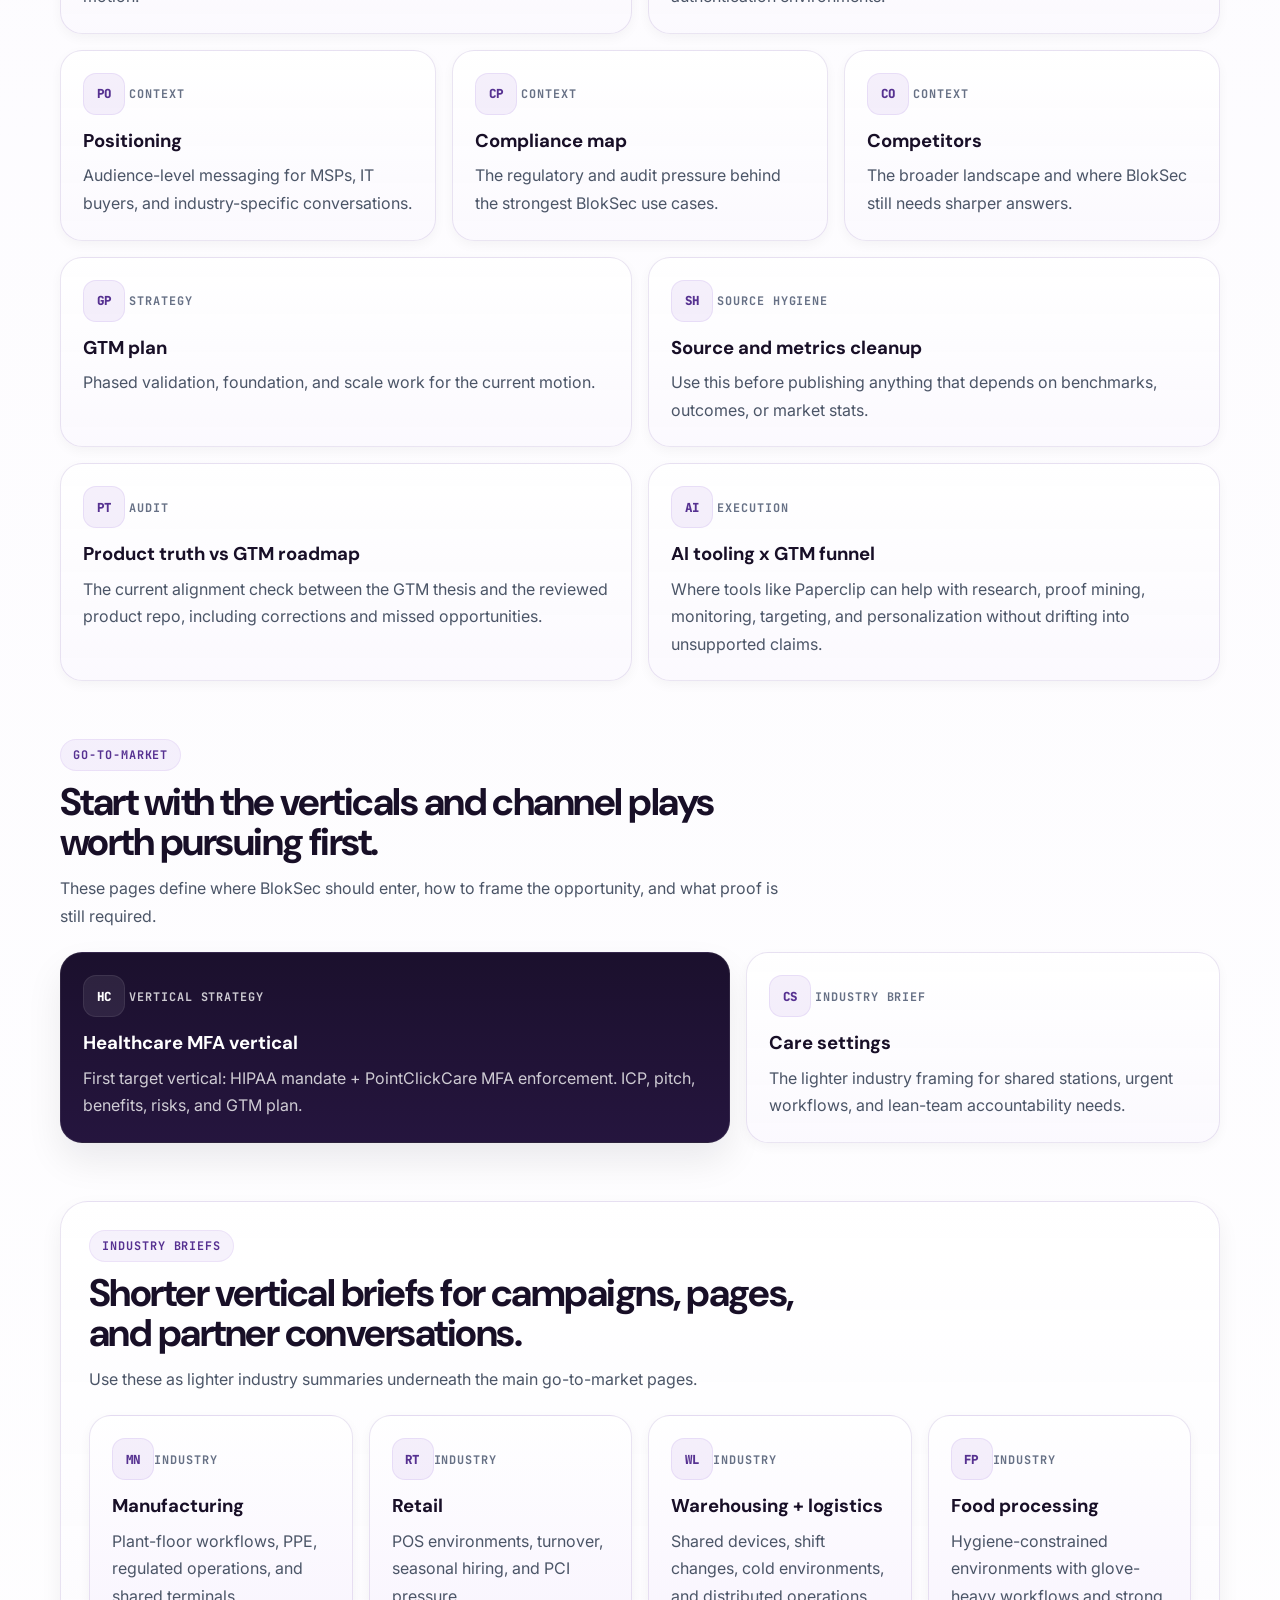
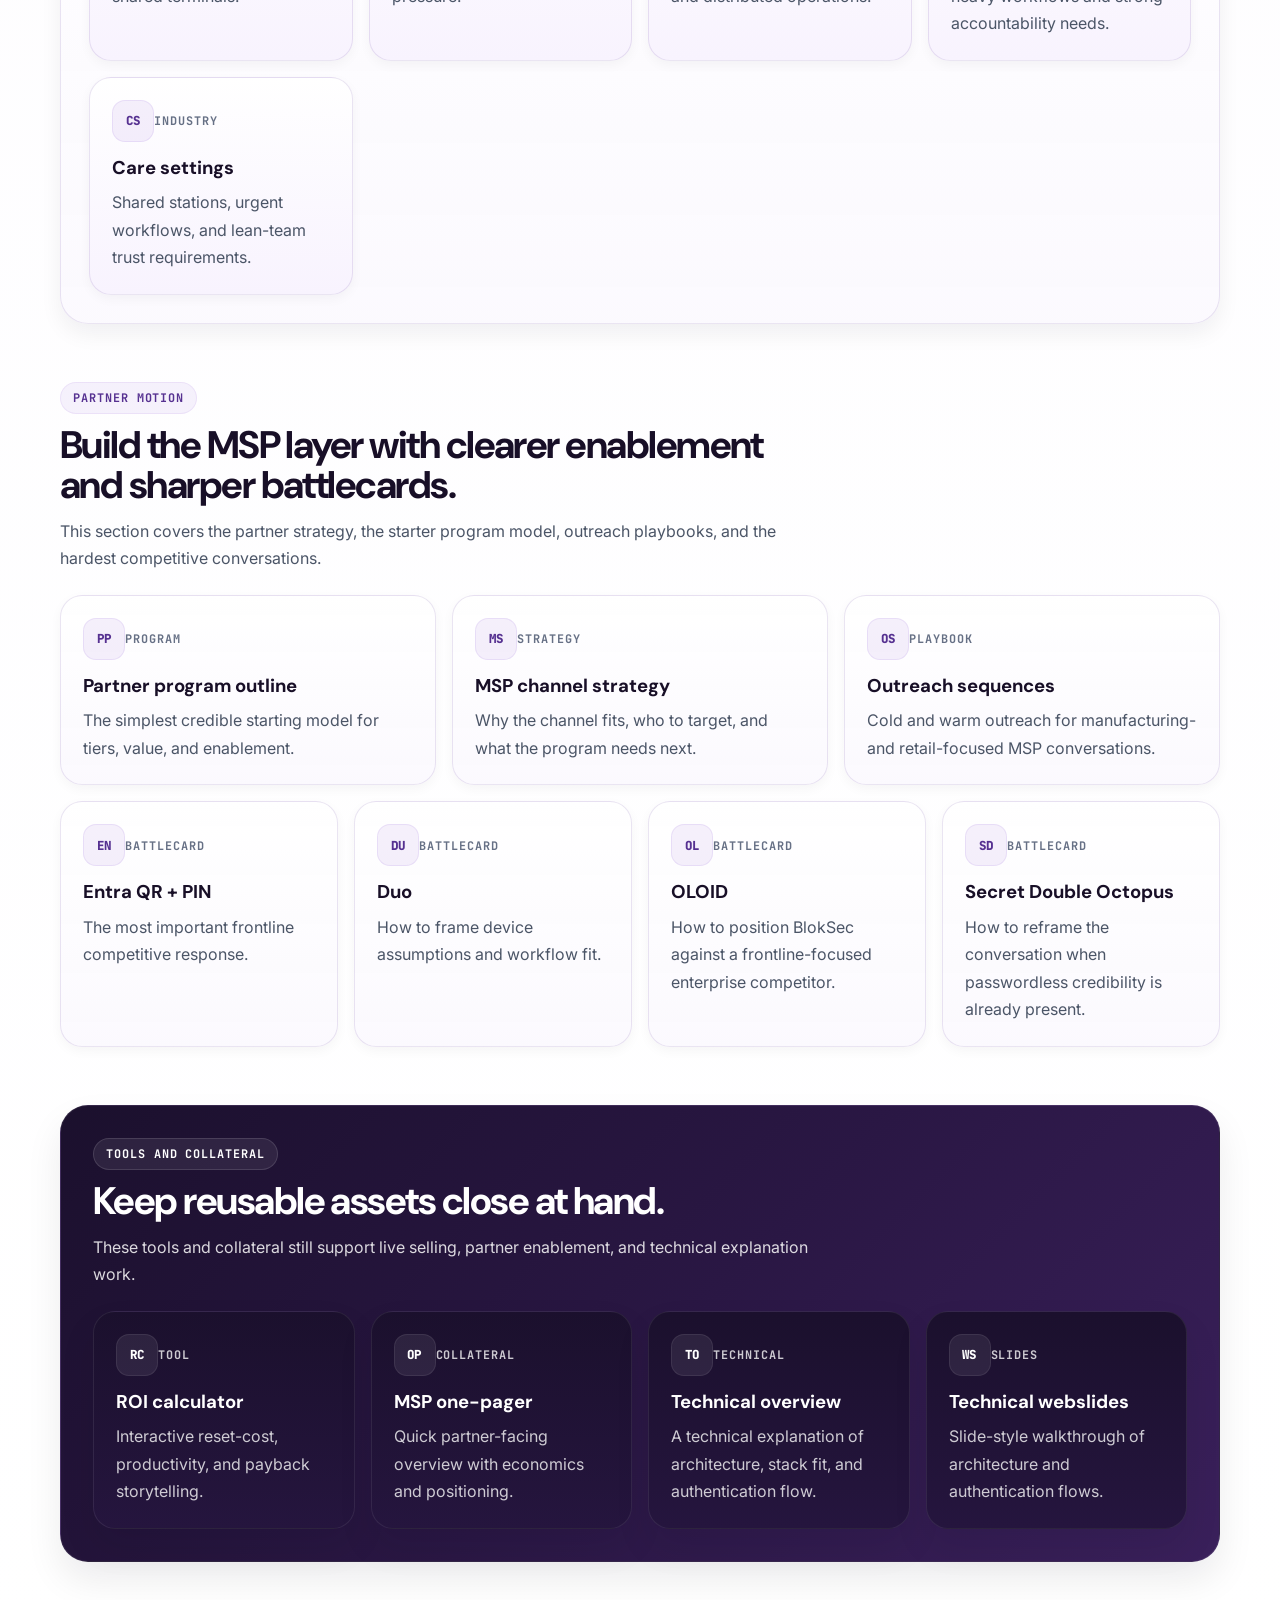
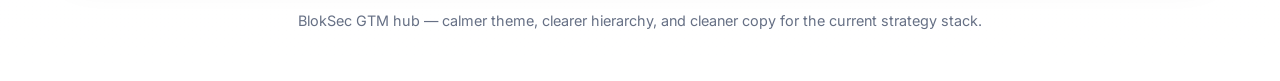
==== commit f2f104b8: "Tighten GTM content and simplify hub structure - rename top-level hub navigation to Strategy, Go-to-" ====
--- a/docs/index.html
+++ b/docs/index.html
@@ -29,17 +29,14 @@
           <div class="brand-mark" aria-hidden="true"></div>
           <div>
             <div class="brand-title">BlokSec GTM</div>
-            <div class="brand-subtitle">Strategy hub, prototypes, and partner materials</div>
+            <div class="brand-subtitle">Strategy, go-to-market, reference, and prototypes</div>
           </div>
         </a>
         <nav class="nav-links">
-          <a href="#featured">Featured</a>
-          <a href="#rewrite">Site rewrite</a>
-          <a href="#research">Research</a>
-          <a href="#verticals">Verticals</a>
-          <a href="#industries">Industries</a>
-          <a href="#partners">Partners</a>
-          <a href="#tools">Tools</a>
+          <a href="#strategy">Strategy</a>
+          <a href="#go-to-market">Go-to-market</a>
+          <a href="#reference">Reference</a>
+          <a href="#resources">Resources</a>
           <button class="theme-toggle" type="button" data-theme-toggle aria-pressed="false">Dark mode</button>
         </nav>
       </div>
@@ -106,12 +103,12 @@
         </div>
       </section>
 
-      <section id="featured" class="section-block">
-        <div class="container">
-          <div class="section-header">
-            <div class="section-label">Featured first</div>
-            <h2>Start with the few items that move everything else.</h2>
-            <p>These are the fastest paths to the current strategy, the redesigned pages, and the accuracy guardrails behind them.</p>
+      <section id="strategy" class="section-block">
+        <div class="container">
+          <div class="section-header">
+            <div class="section-label">Strategy</div>
+            <h2>Start with the core story and decision-making pages.</h2>
+            <p>These pages explain the wedge, the current narrative, and the product-truth guardrails behind the motion.</p>
           </div>
           <div class="stack-grid">
             <a class="tile dark span-7" href="site/homepage.html">
@@ -165,12 +162,12 @@
         </div>
       </section>
 
-      <section id="rewrite" class="section-block">
+      <section id="resources" class="section-block">
         <div class="container section-surface">
           <div class="section-header">
-            <div class="section-label">Site rewrite system</div>
-            <h2>Everything needed to rebuild the public site.</h2>
-            <p>Use these pages and briefs when moving from audit notes into a cleaner public narrative and conversion path.</p>
+            <div class="section-label">Resources</div>
+            <h2>Prototypes and working assets for the next public site.</h2>
+            <p>Use these pages when turning internal strategy into cleaner public-facing copy and conversion flows.</p>
           </div>
           <div class="card-grid">
             <a class="tile highlight" href="site/homepage.html">
@@ -219,12 +216,12 @@
         </div>
       </section>
 
-      <section id="research" class="section-block">
-        <div class="container">
-          <div class="section-header">
-            <div class="section-label">Research and strategy</div>
-            <h2>Keep the core GTM foundation easy to find.</h2>
-            <p>These are the documents behind the strategy: market framing, compliance pressure, positioning, products, pricing, and the operating plan.</p>
+      <section id="reference" class="section-block">
+        <div class="container">
+          <div class="section-header">
+            <div class="section-label">Reference</div>
+            <h2>Keep the supporting context easy to look up.</h2>
+            <p>These pages support the strategy with market context, compliance drivers, competitive framing, and the operating plan.</p>
           </div>
           <div class="stack-grid">
             <a class="tile span-6" href="md-viewer.html?file=content/research/bloksec-strategy-framework.md">
@@ -285,12 +282,12 @@
         </div>
       </section>
 
-      <section id="verticals" class="section-block">
-        <div class="container">
-          <div class="section-header">
-            <div class="section-label">Target verticals</div>
-            <h2>Turn the strongest market openings into focused plays.</h2>
-            <p>Use these pages to define the first verticals worth pursuing, the narrative for each, and the proof still needed.</p>
+      <section id="go-to-market" class="section-block">
+        <div class="container">
+          <div class="section-header">
+            <div class="section-label">Go-to-market</div>
+            <h2>Start with the verticals and channel plays worth pursuing first.</h2>
+            <p>These pages define where BlokSec should enter, how to frame the opportunity, and what proof is still required.</p>
           </div>
           <div class="stack-grid">
             <a class="tile dark span-7" href="md-viewer.html?file=content/strategy/healthcare-mfa-vertical.md">
@@ -312,9 +309,9 @@
       <section id="industries" class="section-block">
         <div class="container section-surface">
           <div class="section-header">
-            <div class="section-label">Industry plays</div>
-            <h2>Priority verticals where the wedge is easiest to explain.</h2>
-            <p>These briefs are the first layer for industry landing pages, campaigns, and partner conversations.</p>
+            <div class="section-label">Industry briefs</div>
+            <h2>Shorter vertical briefs for campaigns, pages, and partner conversations.</h2>
+            <p>Use these as lighter industry summaries underneath the main go-to-market pages.</p>
           </div>
           <div class="card-grid">
             <a class="tile highlight" href="md-viewer.html?file=content/industry/manufacturing.md"><div class="icon-chip">MN</div><div class="card-meta">Industry</div><h3>Manufacturing</h3><p>Plant-floor workflows, PPE, regulated operations, and shared terminals.</p></a>
@@ -329,9 +326,9 @@
       <section id="partners" class="section-block">
         <div class="container">
           <div class="section-header">
-            <div class="section-label">Partner engine</div>
-            <h2>Build the MSP motion with cleaner enablement.</h2>
-            <p>The partner layer includes strategy, a starter program model, outreach playbooks, and concise battlecards for the hardest competitive conversations.</p>
+            <div class="section-label">Partner motion</div>
+            <h2>Build the MSP layer with clearer enablement and sharper battlecards.</h2>
+            <p>This section covers the partner strategy, the starter program model, outreach playbooks, and the hardest competitive conversations.</p>
           </div>
           <div class="stack-grid">
             <a class="tile span-4" href="md-viewer.html?file=content/partner/program-outline.md"><div class="icon-chip">PP</div><div class="card-meta">Program</div><h3>Partner program outline</h3><p>The simplest credible starting model for tiers, value, and enablement.</p></a>
@@ -350,8 +347,8 @@
           <div class="cta-panel">
             <div class="section-header">
               <div class="section-label" style="background: rgba(255,255,255,0.08); color: #fff; border: 1px solid rgba(255,255,255,0.12);">Tools and collateral</div>
-              <h2>Keep the best reusable assets close at hand.</h2>
-              <p>These collateral pages and tools still support live selling, partner enablement, and technical explanation work.</p>
+              <h2>Keep reusable assets close at hand.</h2>
+              <p>These tools and collateral still support live selling, partner enablement, and technical explanation work.</p>
             </div>
             <div class="card-grid">
               <a class="tile dark" href="tools/roi-calculator.html"><div class="icon-chip">RC</div><div class="card-meta">Tool</div><h3>ROI calculator</h3><p>Interactive reset-cost, productivity, and payback storytelling.</p></a>
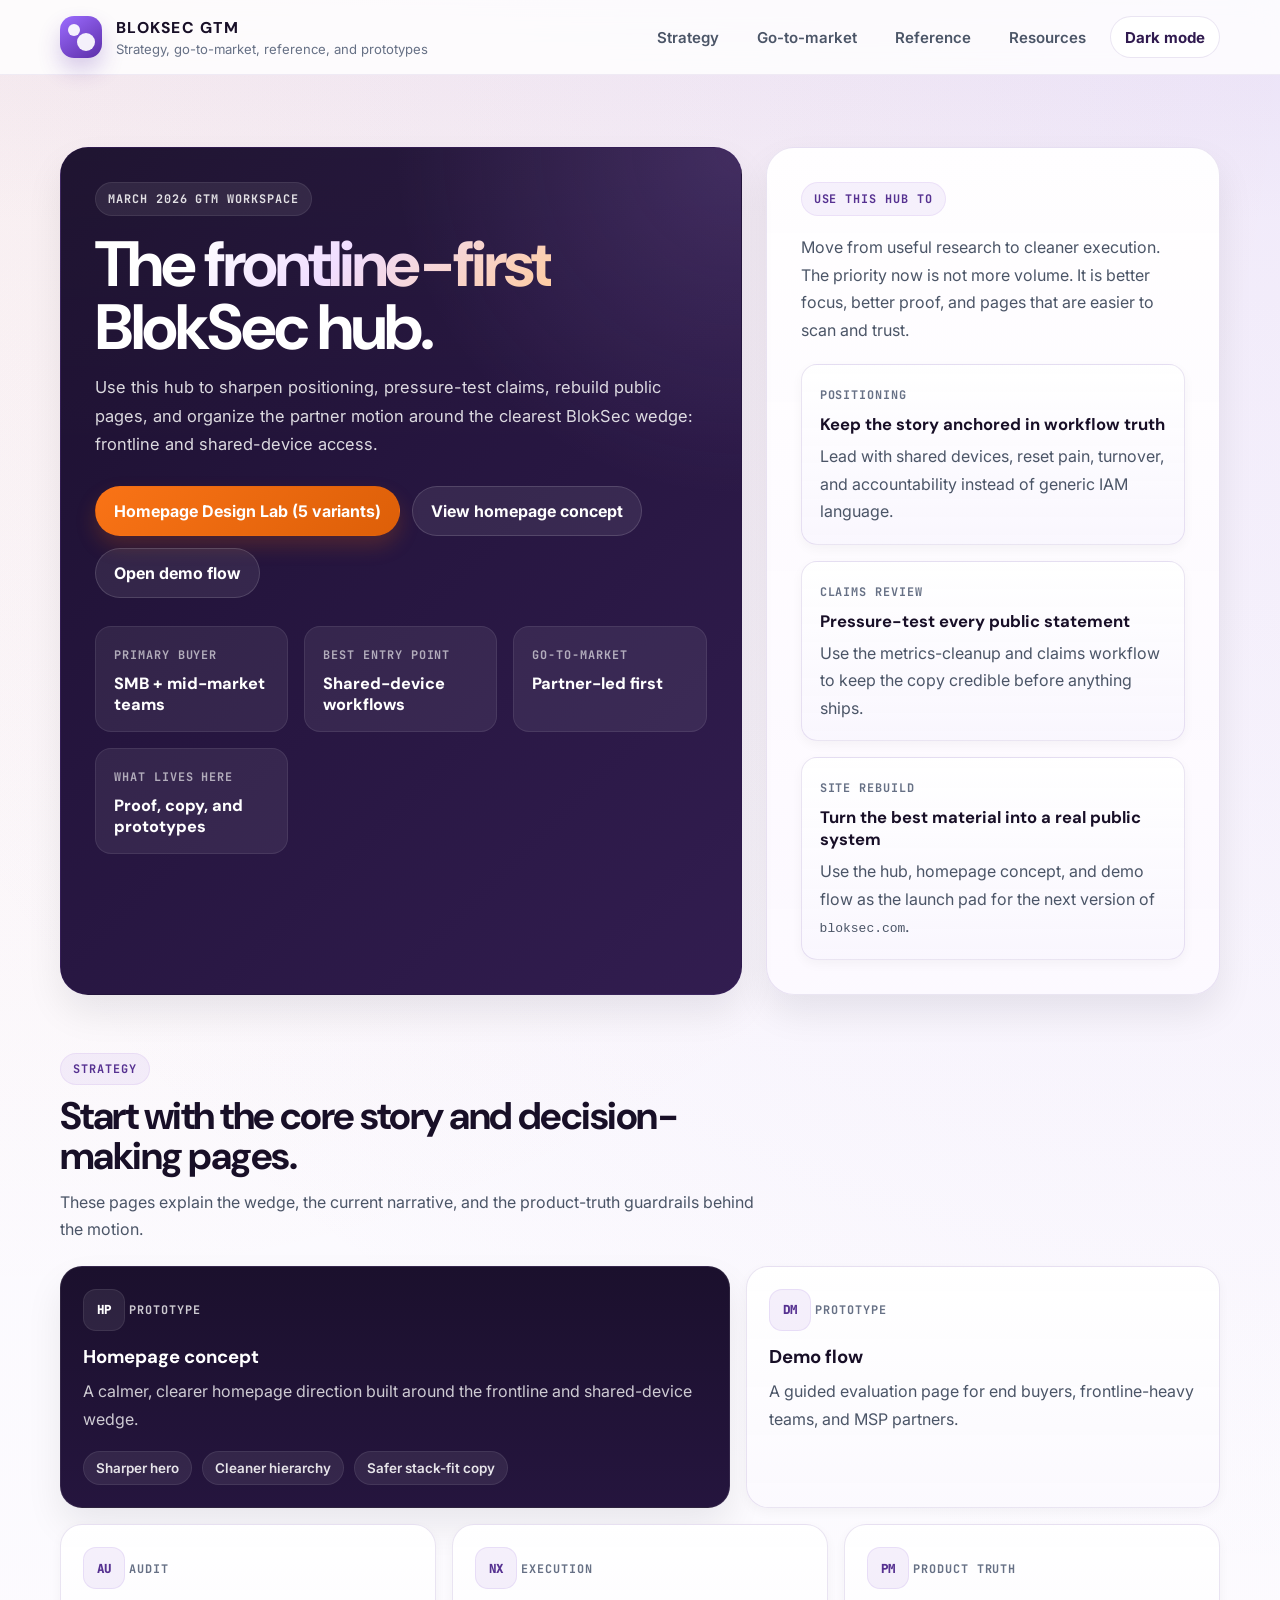
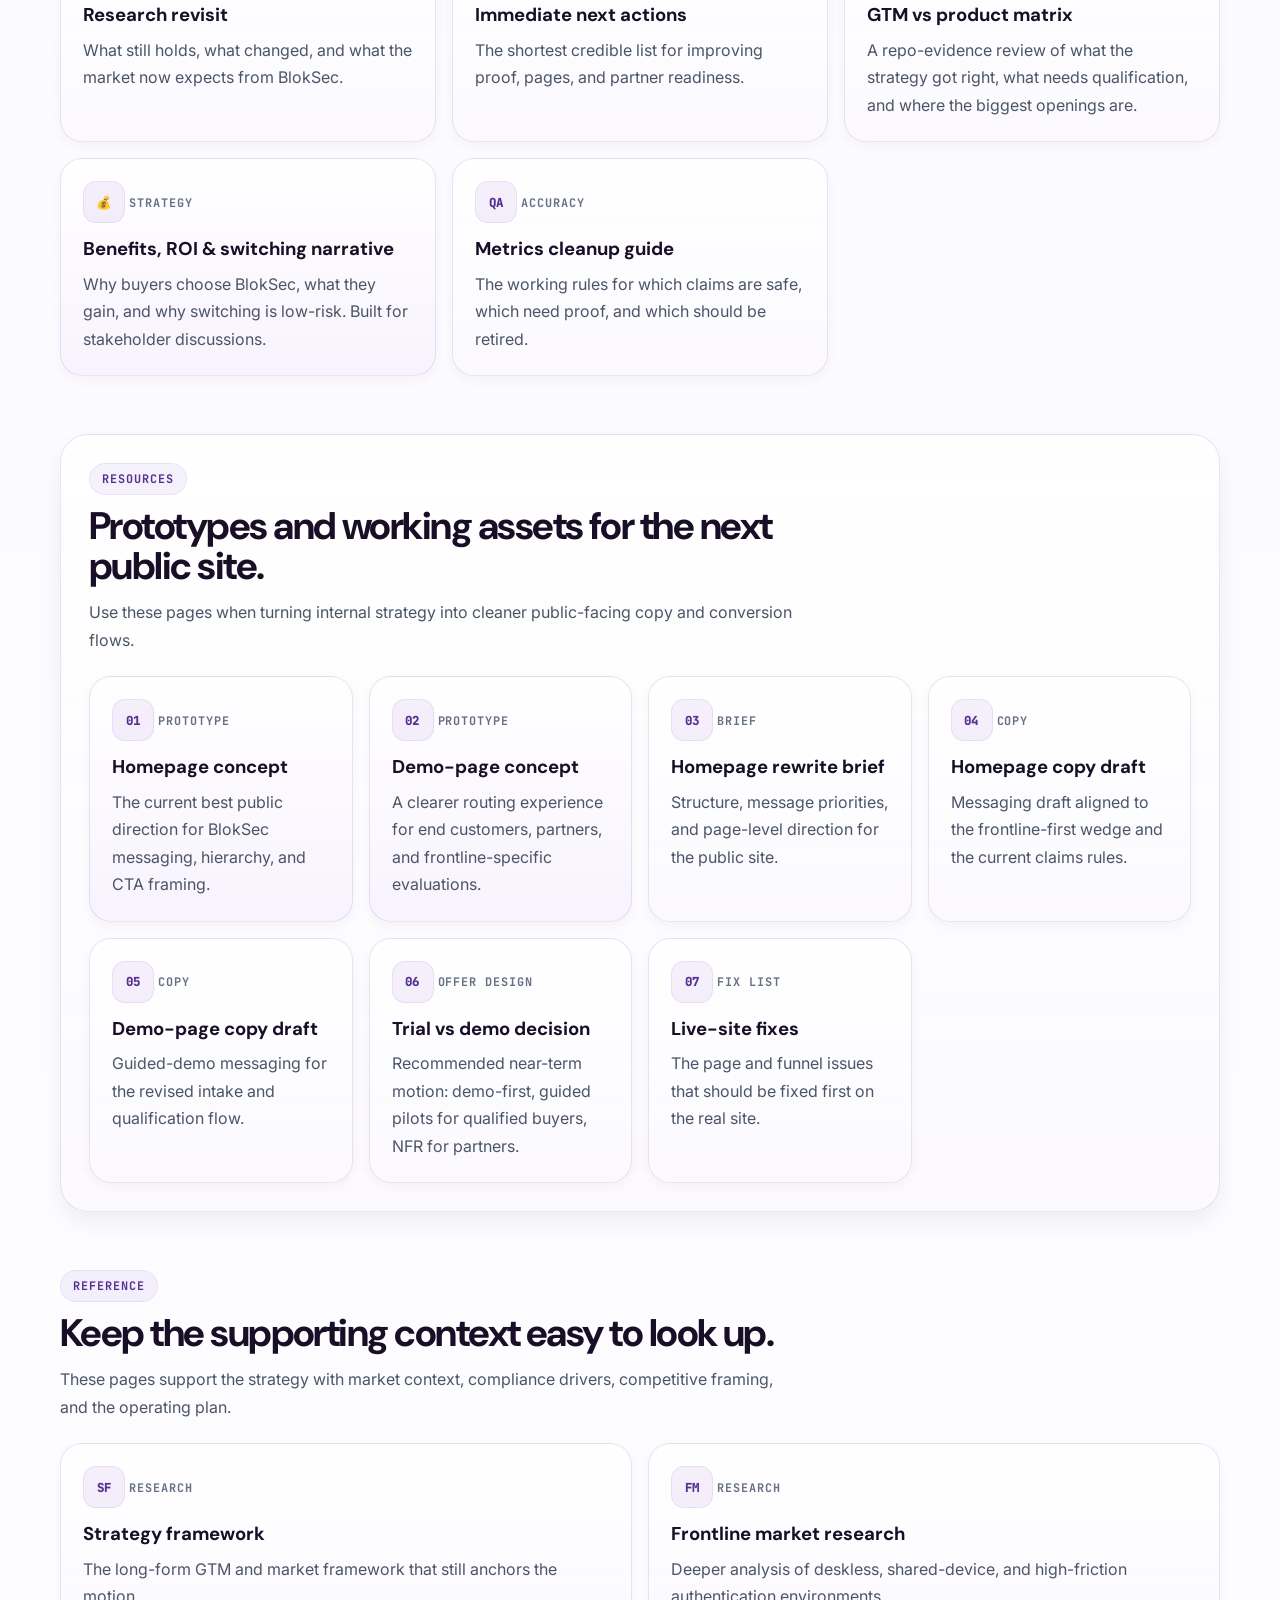
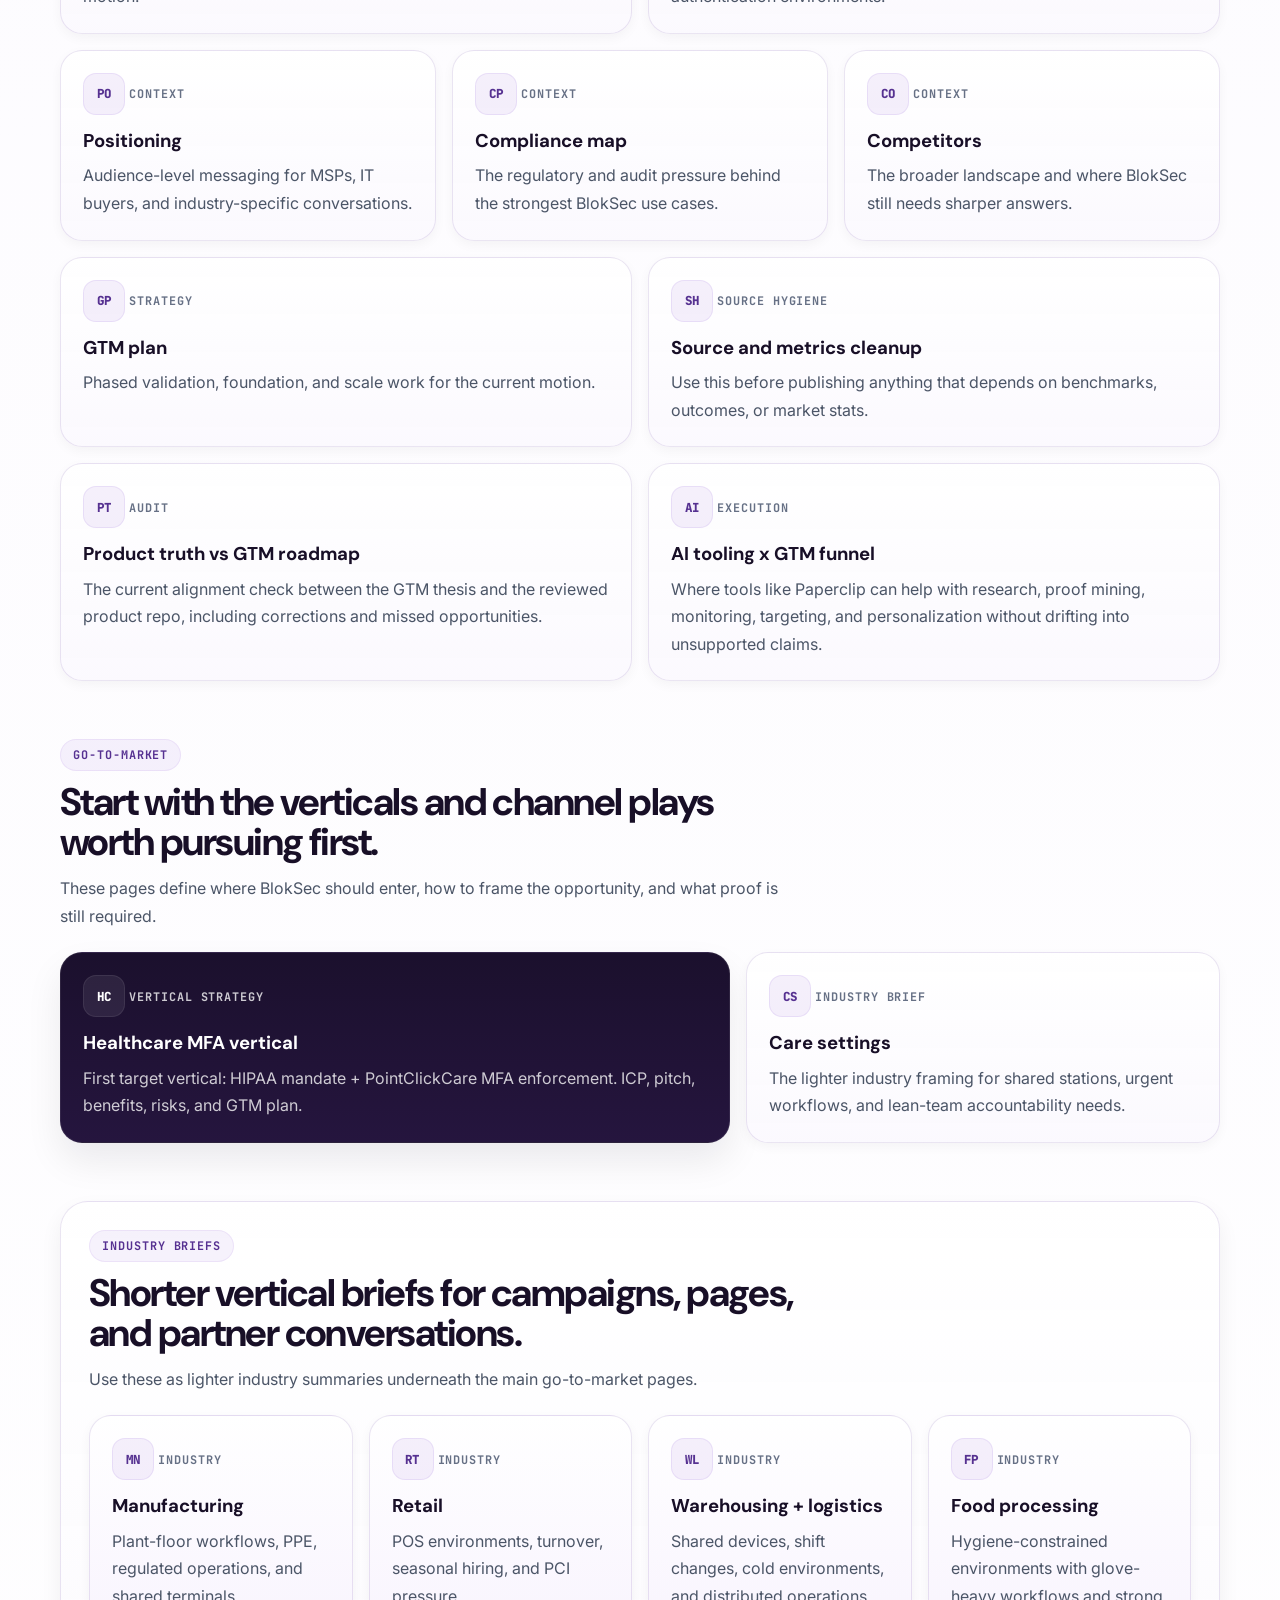
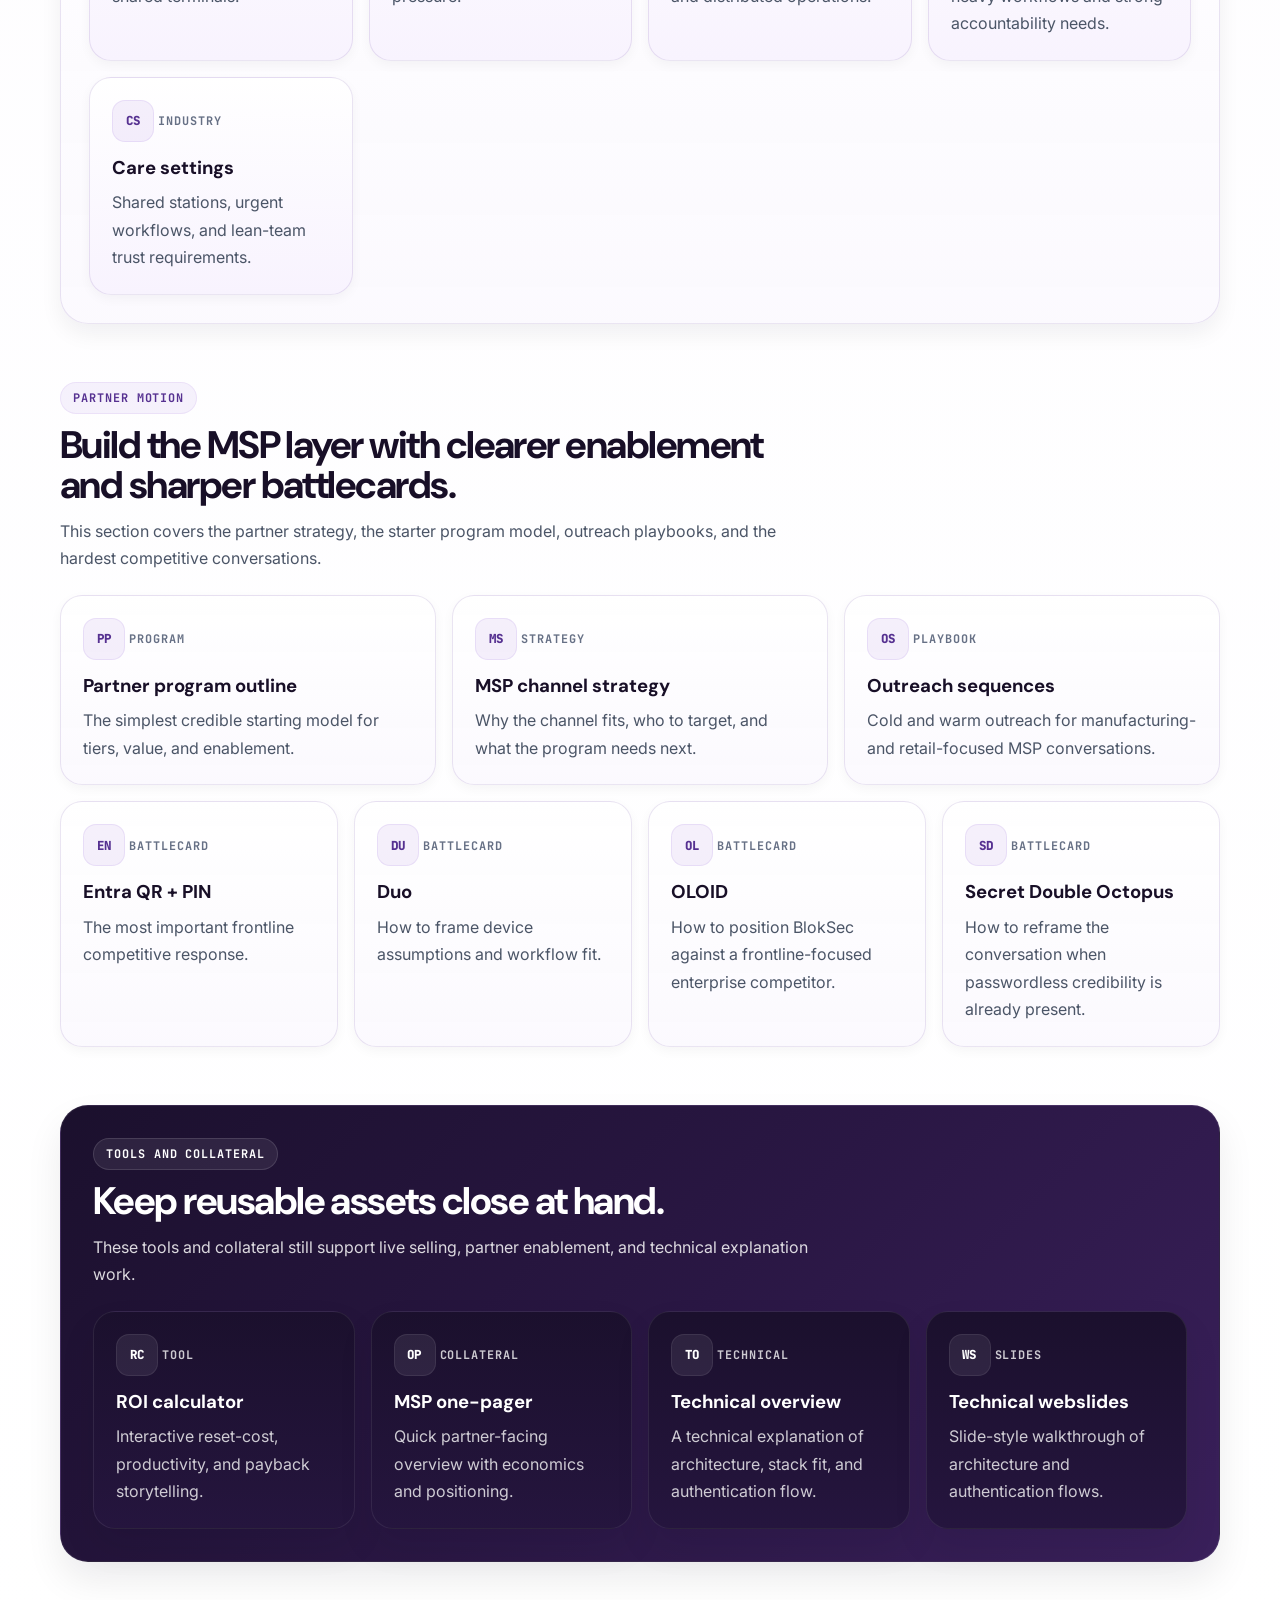
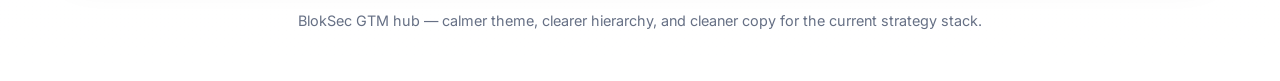
==== commit e035e941: "Add homepage design lab with 5 distinct variations Static export of Next.js design lab showing 5 hom" ====
--- a/docs/index.html
+++ b/docs/index.html
@@ -18,7 +18,10 @@
     <title>BlokSec GTM Resource Hub</title>
     <link rel="preconnect" href="https://fonts.googleapis.com" />
     <link rel="preconnect" href="https://fonts.gstatic.com" crossorigin />
-    <link href="https://fonts.googleapis.com/css2?family=DM+Sans:wght@400;500;700;800&family=Inter:wght@400;500;600;700&family=JetBrains+Mono:wght@500;700&display=swap" rel="stylesheet" />
+    <link
+      href="https://fonts.googleapis.com/css2?family=DM+Sans:wght@400;500;700;800&family=Inter:wght@400;500;600;700&family=JetBrains+Mono:wght@500;700&display=swap"
+      rel="stylesheet"
+    />
     <link rel="stylesheet" href="site/styles.css" />
     <script defer src="site/theme.js"></script>
   </head>
@@ -29,7 +32,9 @@
           <div class="brand-mark" aria-hidden="true"></div>
           <div>
             <div class="brand-title">BlokSec GTM</div>
-            <div class="brand-subtitle">Strategy, go-to-market, reference, and prototypes</div>
+            <div class="brand-subtitle">
+              Strategy, go-to-market, reference, and prototypes
+            </div>
           </div>
         </a>
         <nav class="nav-links">
@@ -37,7 +42,14 @@
           <a href="#go-to-market">Go-to-market</a>
           <a href="#reference">Reference</a>
           <a href="#resources">Resources</a>
-          <button class="theme-toggle" type="button" data-theme-toggle aria-pressed="false">Dark mode</button>
+          <button
+            class="theme-toggle"
+            type="button"
+            data-theme-toggle
+            aria-pressed="false"
+          >
+            Dark mode
+          </button>
         </nav>
       </div>
     </header>
@@ -47,14 +59,25 @@
         <div class="container hero-shell">
           <article class="hero-panel hero-primary">
             <div class="eyebrow">March 2026 GTM workspace</div>
-            <h1 class="page-title">The <span class="gradient-text">frontline-first</span> BlokSec hub.</h1>
+            <h1 class="page-title">
+              The <span class="gradient-text">frontline-first</span> BlokSec
+              hub.
+            </h1>
             <p>
-              Use this hub to sharpen positioning, pressure-test claims, rebuild public pages, and organize the
-              partner motion around the clearest BlokSec wedge: frontline and shared-device access.
+              Use this hub to sharpen positioning, pressure-test claims, rebuild
+              public pages, and organize the partner motion around the clearest
+              BlokSec wedge: frontline and shared-device access.
             </p>
             <div class="hero-actions">
-              <a class="button button-primary" href="site/homepage.html">View homepage concept</a>
-              <a class="button button-secondary" href="site/demo.html">Open demo flow</a>
+              <a class="button button-primary" href="design-lab/"
+                >Homepage Design Lab (5 variants)</a
+              >
+              <a class="button button-secondary" href="site/homepage.html"
+                >View homepage concept</a
+              >
+              <a class="button button-secondary" href="site/demo.html"
+                >Open demo flow</a
+              >
             </div>
             <div class="hero-stats">
               <div class="stat-pill">
@@ -79,24 +102,34 @@
           <aside class="hero-panel hero-side">
             <div class="eyebrow">Use this hub to</div>
             <p>
-              Move from useful research to cleaner execution. The priority now is not more volume. It is better focus,
-              better proof, and pages that are easier to scan and trust.
+              Move from useful research to cleaner execution. The priority now
+              is not more volume. It is better focus, better proof, and pages
+              that are easier to scan and trust.
             </p>
             <div class="hero-side-stack">
               <div class="info-tile">
                 <div class="card-meta">Positioning</div>
                 <h3>Keep the story anchored in workflow truth</h3>
-                <p>Lead with shared devices, reset pain, turnover, and accountability instead of generic IAM language.</p>
+                <p>
+                  Lead with shared devices, reset pain, turnover, and
+                  accountability instead of generic IAM language.
+                </p>
               </div>
               <div class="info-tile">
                 <div class="card-meta">Claims review</div>
                 <h3>Pressure-test every public statement</h3>
-                <p>Use the metrics-cleanup and claims workflow to keep the copy credible before anything ships.</p>
+                <p>
+                  Use the metrics-cleanup and claims workflow to keep the copy
+                  credible before anything ships.
+                </p>
               </div>
               <div class="info-tile">
                 <div class="card-meta">Site rebuild</div>
                 <h3>Turn the best material into a real public system</h3>
-                <p>Use the hub, homepage concept, and demo flow as the launch pad for the next version of <code>bloksec.com</code>.</p>
+                <p>
+                  Use the hub, homepage concept, and demo flow as the launch pad
+                  for the next version of <code>bloksec.com</code>.
+                </p>
               </div>
             </div>
           </aside>
@@ -108,14 +141,20 @@
           <div class="section-header">
             <div class="section-label">Strategy</div>
             <h2>Start with the core story and decision-making pages.</h2>
-            <p>These pages explain the wedge, the current narrative, and the product-truth guardrails behind the motion.</p>
+            <p>
+              These pages explain the wedge, the current narrative, and the
+              product-truth guardrails behind the motion.
+            </p>
           </div>
           <div class="stack-grid">
             <a class="tile dark span-7" href="site/homepage.html">
               <div class="icon-chip">HP</div>
               <div class="card-meta">Prototype</div>
               <h3>Homepage concept</h3>
-              <p>A calmer, clearer homepage direction built around the frontline and shared-device wedge.</p>
+              <p>
+                A calmer, clearer homepage direction built around the frontline
+                and shared-device wedge.
+              </p>
               <div class="inline-list">
                 <span class="inline-pill">Sharper hero</span>
                 <span class="inline-pill">Cleaner hierarchy</span>
@@ -126,37 +165,70 @@
               <div class="icon-chip">DM</div>
               <div class="card-meta">Prototype</div>
               <h3>Demo flow</h3>
-              <p>A guided evaluation page for end buyers, frontline-heavy teams, and MSP partners.</p>
-            </a>
-            <a class="tile span-4" href="md-viewer.html?file=content/audit/research-revisit-2026-03.md">
+              <p>
+                A guided evaluation page for end buyers, frontline-heavy teams,
+                and MSP partners.
+              </p>
+            </a>
+            <a
+              class="tile span-4"
+              href="md-viewer.html?file=content/audit/research-revisit-2026-03.md"
+            >
               <div class="icon-chip">AU</div>
               <div class="card-meta">Audit</div>
               <h3>Research revisit</h3>
-              <p>What still holds, what changed, and what the market now expects from BlokSec.</p>
-            </a>
-            <a class="tile span-4" href="md-viewer.html?file=content/audit/next-actions.md">
+              <p>
+                What still holds, what changed, and what the market now expects
+                from BlokSec.
+              </p>
+            </a>
+            <a
+              class="tile span-4"
+              href="md-viewer.html?file=content/audit/next-actions.md"
+            >
               <div class="icon-chip">NX</div>
               <div class="card-meta">Execution</div>
               <h3>Immediate next actions</h3>
-              <p>The shortest credible list for improving proof, pages, and partner readiness.</p>
-            </a>
-            <a class="tile span-4" href="md-viewer.html?file=content/audit/gtm-vs-product-capability-matrix-2026-03.md">
+              <p>
+                The shortest credible list for improving proof, pages, and
+                partner readiness.
+              </p>
+            </a>
+            <a
+              class="tile span-4"
+              href="md-viewer.html?file=content/audit/gtm-vs-product-capability-matrix-2026-03.md"
+            >
               <div class="icon-chip">PM</div>
               <div class="card-meta">Product truth</div>
               <h3>GTM vs product matrix</h3>
-              <p>A repo-evidence review of what the strategy got right, what needs qualification, and where the biggest openings are.</p>
-            </a>
-            <a class="tile highlight span-4" href="md-viewer.html?file=content/strategy/benefits-roi-switching-narrative.md">
+              <p>
+                A repo-evidence review of what the strategy got right, what
+                needs qualification, and where the biggest openings are.
+              </p>
+            </a>
+            <a
+              class="tile highlight span-4"
+              href="md-viewer.html?file=content/strategy/benefits-roi-switching-narrative.md"
+            >
               <div class="icon-chip">💰</div>
               <div class="card-meta">Strategy</div>
               <h3>Benefits, ROI & switching narrative</h3>
-              <p>Why buyers choose BlokSec, what they gain, and why switching is low-risk. Built for stakeholder discussions.</p>
-            </a>
-            <a class="tile span-4" href="md-viewer.html?file=content/research/source-hygiene-and-metrics-cleanup.md">
+              <p>
+                Why buyers choose BlokSec, what they gain, and why switching is
+                low-risk. Built for stakeholder discussions.
+              </p>
+            </a>
+            <a
+              class="tile span-4"
+              href="md-viewer.html?file=content/research/source-hygiene-and-metrics-cleanup.md"
+            >
               <div class="icon-chip">QA</div>
               <div class="card-meta">Accuracy</div>
               <h3>Metrics cleanup guide</h3>
-              <p>The working rules for which claims are safe, which need proof, and which should be retired.</p>
+              <p>
+                The working rules for which claims are safe, which need proof,
+                and which should be retired.
+              </p>
             </a>
           </div>
         </div>
@@ -167,50 +239,89 @@
           <div class="section-header">
             <div class="section-label">Resources</div>
             <h2>Prototypes and working assets for the next public site.</h2>
-            <p>Use these pages when turning internal strategy into cleaner public-facing copy and conversion flows.</p>
+            <p>
+              Use these pages when turning internal strategy into cleaner
+              public-facing copy and conversion flows.
+            </p>
           </div>
           <div class="card-grid">
             <a class="tile highlight" href="site/homepage.html">
               <div class="icon-chip">01</div>
               <div class="card-meta">Prototype</div>
               <h3>Homepage concept</h3>
-              <p>The current best public direction for BlokSec messaging, hierarchy, and CTA framing.</p>
+              <p>
+                The current best public direction for BlokSec messaging,
+                hierarchy, and CTA framing.
+              </p>
             </a>
             <a class="tile highlight" href="site/demo.html">
               <div class="icon-chip">02</div>
               <div class="card-meta">Prototype</div>
               <h3>Demo-page concept</h3>
-              <p>A clearer routing experience for end customers, partners, and frontline-specific evaluations.</p>
-            </a>
-            <a class="tile" href="md-viewer.html?file=content/site/homepage-rewrite-brief.md">
+              <p>
+                A clearer routing experience for end customers, partners, and
+                frontline-specific evaluations.
+              </p>
+            </a>
+            <a
+              class="tile"
+              href="md-viewer.html?file=content/site/homepage-rewrite-brief.md"
+            >
               <div class="icon-chip">03</div>
               <div class="card-meta">Brief</div>
               <h3>Homepage rewrite brief</h3>
-              <p>Structure, message priorities, and page-level direction for the public site.</p>
-            </a>
-            <a class="tile" href="md-viewer.html?file=content/site/homepage-copy-draft.md">
+              <p>
+                Structure, message priorities, and page-level direction for the
+                public site.
+              </p>
+            </a>
+            <a
+              class="tile"
+              href="md-viewer.html?file=content/site/homepage-copy-draft.md"
+            >
               <div class="icon-chip">04</div>
               <div class="card-meta">Copy</div>
               <h3>Homepage copy draft</h3>
-              <p>Messaging draft aligned to the frontline-first wedge and the current claims rules.</p>
-            </a>
-            <a class="tile" href="md-viewer.html?file=content/site/demo-page-copy-draft.md">
+              <p>
+                Messaging draft aligned to the frontline-first wedge and the
+                current claims rules.
+              </p>
+            </a>
+            <a
+              class="tile"
+              href="md-viewer.html?file=content/site/demo-page-copy-draft.md"
+            >
               <div class="icon-chip">05</div>
               <div class="card-meta">Copy</div>
               <h3>Demo-page copy draft</h3>
-              <p>Guided-demo messaging for the revised intake and qualification flow.</p>
-            </a>
-            <a class="tile" href="md-viewer.html?file=content/site/trial-vs-demo-decision.md">
+              <p>
+                Guided-demo messaging for the revised intake and qualification
+                flow.
+              </p>
+            </a>
+            <a
+              class="tile"
+              href="md-viewer.html?file=content/site/trial-vs-demo-decision.md"
+            >
               <div class="icon-chip">06</div>
               <div class="card-meta">Offer design</div>
               <h3>Trial vs demo decision</h3>
-              <p>Recommended near-term motion: demo-first, guided pilots for qualified buyers, NFR for partners.</p>
-            </a>
-            <a class="tile" href="md-viewer.html?file=content/site/live-site-fixes.md">
+              <p>
+                Recommended near-term motion: demo-first, guided pilots for
+                qualified buyers, NFR for partners.
+              </p>
+            </a>
+            <a
+              class="tile"
+              href="md-viewer.html?file=content/site/live-site-fixes.md"
+            >
               <div class="icon-chip">07</div>
               <div class="card-meta">Fix list</div>
               <h3>Live-site fixes</h3>
-              <p>The page and funnel issues that should be fixed first on the real site.</p>
+              <p>
+                The page and funnel issues that should be fixed first on the
+                real site.
+              </p>
             </a>
           </div>
         </div>
@@ -221,62 +332,121 @@
           <div class="section-header">
             <div class="section-label">Reference</div>
             <h2>Keep the supporting context easy to look up.</h2>
-            <p>These pages support the strategy with market context, compliance drivers, competitive framing, and the operating plan.</p>
+            <p>
+              These pages support the strategy with market context, compliance
+              drivers, competitive framing, and the operating plan.
+            </p>
           </div>
           <div class="stack-grid">
-            <a class="tile span-6" href="md-viewer.html?file=content/research/bloksec-strategy-framework.md">
+            <a
+              class="tile span-6"
+              href="md-viewer.html?file=content/research/bloksec-strategy-framework.md"
+            >
               <div class="icon-chip">SF</div>
               <div class="card-meta">Research</div>
               <h3>Strategy framework</h3>
-              <p>The long-form GTM and market framework that still anchors the motion.</p>
-            </a>
-            <a class="tile span-6" href="md-viewer.html?file=content/research/frontline-passwordless-auth-market-research.md">
+              <p>
+                The long-form GTM and market framework that still anchors the
+                motion.
+              </p>
+            </a>
+            <a
+              class="tile span-6"
+              href="md-viewer.html?file=content/research/frontline-passwordless-auth-market-research.md"
+            >
               <div class="icon-chip">FM</div>
               <div class="card-meta">Research</div>
               <h3>Frontline market research</h3>
-              <p>Deeper analysis of deskless, shared-device, and high-friction authentication environments.</p>
-            </a>
-            <a class="tile span-4" href="md-viewer.html?file=content/context/positioning.md">
+              <p>
+                Deeper analysis of deskless, shared-device, and high-friction
+                authentication environments.
+              </p>
+            </a>
+            <a
+              class="tile span-4"
+              href="md-viewer.html?file=content/context/positioning.md"
+            >
               <div class="icon-chip">PO</div>
               <div class="card-meta">Context</div>
               <h3>Positioning</h3>
-              <p>Audience-level messaging for MSPs, IT buyers, and industry-specific conversations.</p>
-            </a>
-            <a class="tile span-4" href="md-viewer.html?file=content/context/compliance.md">
+              <p>
+                Audience-level messaging for MSPs, IT buyers, and
+                industry-specific conversations.
+              </p>
+            </a>
+            <a
+              class="tile span-4"
+              href="md-viewer.html?file=content/context/compliance.md"
+            >
               <div class="icon-chip">CP</div>
               <div class="card-meta">Context</div>
               <h3>Compliance map</h3>
-              <p>The regulatory and audit pressure behind the strongest BlokSec use cases.</p>
-            </a>
-            <a class="tile span-4" href="md-viewer.html?file=content/context/competitors.md">
+              <p>
+                The regulatory and audit pressure behind the strongest BlokSec
+                use cases.
+              </p>
+            </a>
+            <a
+              class="tile span-4"
+              href="md-viewer.html?file=content/context/competitors.md"
+            >
               <div class="icon-chip">CO</div>
               <div class="card-meta">Context</div>
               <h3>Competitors</h3>
-              <p>The broader landscape and where BlokSec still needs sharper answers.</p>
-            </a>
-            <a class="tile span-6" href="md-viewer.html?file=content/strategy/gtm-plan.md">
+              <p>
+                The broader landscape and where BlokSec still needs sharper
+                answers.
+              </p>
+            </a>
+            <a
+              class="tile span-6"
+              href="md-viewer.html?file=content/strategy/gtm-plan.md"
+            >
               <div class="icon-chip">GP</div>
               <div class="card-meta">Strategy</div>
               <h3>GTM plan</h3>
-              <p>Phased validation, foundation, and scale work for the current motion.</p>
-            </a>
-            <a class="tile span-6" href="md-viewer.html?file=content/research/source-hygiene-and-metrics-cleanup.md">
+              <p>
+                Phased validation, foundation, and scale work for the current
+                motion.
+              </p>
+            </a>
+            <a
+              class="tile span-6"
+              href="md-viewer.html?file=content/research/source-hygiene-and-metrics-cleanup.md"
+            >
               <div class="icon-chip">SH</div>
               <div class="card-meta">Source hygiene</div>
               <h3>Source and metrics cleanup</h3>
-              <p>Use this before publishing anything that depends on benchmarks, outcomes, or market stats.</p>
-            </a>
-            <a class="tile span-6" href="md-viewer.html?file=content/audit/gtm-vs-product-capability-matrix-2026-03.md">
+              <p>
+                Use this before publishing anything that depends on benchmarks,
+                outcomes, or market stats.
+              </p>
+            </a>
+            <a
+              class="tile span-6"
+              href="md-viewer.html?file=content/audit/gtm-vs-product-capability-matrix-2026-03.md"
+            >
               <div class="icon-chip">PT</div>
               <div class="card-meta">Audit</div>
               <h3>Product truth vs GTM roadmap</h3>
-              <p>The current alignment check between the GTM thesis and the reviewed product repo, including corrections and missed opportunities.</p>
-            </a>
-            <a class="tile span-6" href="md-viewer.html?file=content/strategy/ai-tooling-funnel-matrix.md">
+              <p>
+                The current alignment check between the GTM thesis and the
+                reviewed product repo, including corrections and missed
+                opportunities.
+              </p>
+            </a>
+            <a
+              class="tile span-6"
+              href="md-viewer.html?file=content/strategy/ai-tooling-funnel-matrix.md"
+            >
               <div class="icon-chip">AI</div>
               <div class="card-meta">Execution</div>
               <h3>AI tooling x GTM funnel</h3>
-              <p>Where tools like Paperclip can help with research, proof mining, monitoring, targeting, and personalization without drifting into unsupported claims.</p>
+              <p>
+                Where tools like Paperclip can help with research, proof mining,
+                monitoring, targeting, and personalization without drifting into
+                unsupported claims.
+              </p>
             </a>
           </div>
         </div>
@@ -286,21 +456,38 @@
         <div class="container">
           <div class="section-header">
             <div class="section-label">Go-to-market</div>
-            <h2>Start with the verticals and channel plays worth pursuing first.</h2>
-            <p>These pages define where BlokSec should enter, how to frame the opportunity, and what proof is still required.</p>
+            <h2>
+              Start with the verticals and channel plays worth pursuing first.
+            </h2>
+            <p>
+              These pages define where BlokSec should enter, how to frame the
+              opportunity, and what proof is still required.
+            </p>
           </div>
           <div class="stack-grid">
-            <a class="tile dark span-7" href="md-viewer.html?file=content/strategy/healthcare-mfa-vertical.md">
+            <a
+              class="tile dark span-7"
+              href="md-viewer.html?file=content/strategy/healthcare-mfa-vertical.md"
+            >
               <div class="icon-chip">HC</div>
               <div class="card-meta">Vertical strategy</div>
               <h3>Healthcare MFA vertical</h3>
-              <p>First target vertical: HIPAA mandate + PointClickCare MFA enforcement. ICP, pitch, benefits, risks, and GTM plan.</p>
-            </a>
-            <a class="tile span-5" href="md-viewer.html?file=content/industry/care-settings.md">
+              <p>
+                First target vertical: HIPAA mandate + PointClickCare MFA
+                enforcement. ICP, pitch, benefits, risks, and GTM plan.
+              </p>
+            </a>
+            <a
+              class="tile span-5"
+              href="md-viewer.html?file=content/industry/care-settings.md"
+            >
               <div class="icon-chip">CS</div>
               <div class="card-meta">Industry brief</div>
               <h3>Care settings</h3>
-              <p>The lighter industry framing for shared stations, urgent workflows, and lean-team accountability needs.</p>
+              <p>
+                The lighter industry framing for shared stations, urgent
+                workflows, and lean-team accountability needs.
+              </p>
             </a>
           </div>
         </div>
@@ -310,15 +497,70 @@
         <div class="container section-surface">
           <div class="section-header">
             <div class="section-label">Industry briefs</div>
-            <h2>Shorter vertical briefs for campaigns, pages, and partner conversations.</h2>
-            <p>Use these as lighter industry summaries underneath the main go-to-market pages.</p>
+            <h2>
+              Shorter vertical briefs for campaigns, pages, and partner
+              conversations.
+            </h2>
+            <p>
+              Use these as lighter industry summaries underneath the main
+              go-to-market pages.
+            </p>
           </div>
           <div class="card-grid">
-            <a class="tile highlight" href="md-viewer.html?file=content/industry/manufacturing.md"><div class="icon-chip">MN</div><div class="card-meta">Industry</div><h3>Manufacturing</h3><p>Plant-floor workflows, PPE, regulated operations, and shared terminals.</p></a>
-            <a class="tile highlight" href="md-viewer.html?file=content/industry/retail.md"><div class="icon-chip">RT</div><div class="card-meta">Industry</div><h3>Retail</h3><p>POS environments, turnover, seasonal hiring, and PCI pressure.</p></a>
-            <a class="tile highlight" href="md-viewer.html?file=content/industry/warehousing-logistics.md"><div class="icon-chip">WL</div><div class="card-meta">Industry</div><h3>Warehousing + logistics</h3><p>Shared devices, shift changes, cold environments, and distributed operations.</p></a>
-            <a class="tile highlight" href="md-viewer.html?file=content/industry/food-processing.md"><div class="icon-chip">FP</div><div class="card-meta">Industry</div><h3>Food processing</h3><p>Hygiene-constrained environments with glove-heavy workflows and strong accountability needs.</p></a>
-            <a class="tile highlight" href="md-viewer.html?file=content/industry/care-settings.md"><div class="icon-chip">CS</div><div class="card-meta">Industry</div><h3>Care settings</h3><p>Shared stations, urgent workflows, and lean-team trust requirements.</p></a>
+            <a
+              class="tile highlight"
+              href="md-viewer.html?file=content/industry/manufacturing.md"
+              ><div class="icon-chip">MN</div>
+              <div class="card-meta">Industry</div>
+              <h3>Manufacturing</h3>
+              <p>
+                Plant-floor workflows, PPE, regulated operations, and shared
+                terminals.
+              </p></a
+            >
+            <a
+              class="tile highlight"
+              href="md-viewer.html?file=content/industry/retail.md"
+              ><div class="icon-chip">RT</div>
+              <div class="card-meta">Industry</div>
+              <h3>Retail</h3>
+              <p>
+                POS environments, turnover, seasonal hiring, and PCI pressure.
+              </p></a
+            >
+            <a
+              class="tile highlight"
+              href="md-viewer.html?file=content/industry/warehousing-logistics.md"
+              ><div class="icon-chip">WL</div>
+              <div class="card-meta">Industry</div>
+              <h3>Warehousing + logistics</h3>
+              <p>
+                Shared devices, shift changes, cold environments, and
+                distributed operations.
+              </p></a
+            >
+            <a
+              class="tile highlight"
+              href="md-viewer.html?file=content/industry/food-processing.md"
+              ><div class="icon-chip">FP</div>
+              <div class="card-meta">Industry</div>
+              <h3>Food processing</h3>
+              <p>
+                Hygiene-constrained environments with glove-heavy workflows and
+                strong accountability needs.
+              </p></a
+            >
+            <a
+              class="tile highlight"
+              href="md-viewer.html?file=content/industry/care-settings.md"
+              ><div class="icon-chip">CS</div>
+              <div class="card-meta">Industry</div>
+              <h3>Care settings</h3>
+              <p>
+                Shared stations, urgent workflows, and lean-team trust
+                requirements.
+              </p></a
+            >
           </div>
         </div>
       </section>
@@ -327,17 +569,88 @@
         <div class="container">
           <div class="section-header">
             <div class="section-label">Partner motion</div>
-            <h2>Build the MSP layer with clearer enablement and sharper battlecards.</h2>
-            <p>This section covers the partner strategy, the starter program model, outreach playbooks, and the hardest competitive conversations.</p>
+            <h2>
+              Build the MSP layer with clearer enablement and sharper
+              battlecards.
+            </h2>
+            <p>
+              This section covers the partner strategy, the starter program
+              model, outreach playbooks, and the hardest competitive
+              conversations.
+            </p>
           </div>
           <div class="stack-grid">
-            <a class="tile span-4" href="md-viewer.html?file=content/partner/program-outline.md"><div class="icon-chip">PP</div><div class="card-meta">Program</div><h3>Partner program outline</h3><p>The simplest credible starting model for tiers, value, and enablement.</p></a>
-            <a class="tile span-4" href="md-viewer.html?file=content/strategy/msp-channel.md"><div class="icon-chip">MS</div><div class="card-meta">Strategy</div><h3>MSP channel strategy</h3><p>Why the channel fits, who to target, and what the program needs next.</p></a>
-            <a class="tile span-4" href="md-viewer.html?file=content/playbooks/msp-outreach-sequences.md"><div class="icon-chip">OS</div><div class="card-meta">Playbook</div><h3>Outreach sequences</h3><p>Cold and warm outreach for manufacturing- and retail-focused MSP conversations.</p></a>
-            <a class="tile span-3" href="md-viewer.html?file=content/partner/battlecards/microsoft-entra-qr-and-pin.md"><div class="icon-chip">EN</div><div class="card-meta">Battlecard</div><h3>Entra QR + PIN</h3><p>The most important frontline competitive response.</p></a>
-            <a class="tile span-3" href="md-viewer.html?file=content/partner/battlecards/cisco-duo.md"><div class="icon-chip">DU</div><div class="card-meta">Battlecard</div><h3>Duo</h3><p>How to frame device assumptions and workflow fit.</p></a>
-            <a class="tile span-3" href="md-viewer.html?file=content/partner/battlecards/oloid.md"><div class="icon-chip">OL</div><div class="card-meta">Battlecard</div><h3>OLOID</h3><p>How to position BlokSec against a frontline-focused enterprise competitor.</p></a>
-            <a class="tile span-3" href="md-viewer.html?file=content/partner/battlecards/secret-double-octopus.md"><div class="icon-chip">SD</div><div class="card-meta">Battlecard</div><h3>Secret Double Octopus</h3><p>How to reframe the conversation when passwordless credibility is already present.</p></a>
+            <a
+              class="tile span-4"
+              href="md-viewer.html?file=content/partner/program-outline.md"
+              ><div class="icon-chip">PP</div>
+              <div class="card-meta">Program</div>
+              <h3>Partner program outline</h3>
+              <p>
+                The simplest credible starting model for tiers, value, and
+                enablement.
+              </p></a
+            >
+            <a
+              class="tile span-4"
+              href="md-viewer.html?file=content/strategy/msp-channel.md"
+              ><div class="icon-chip">MS</div>
+              <div class="card-meta">Strategy</div>
+              <h3>MSP channel strategy</h3>
+              <p>
+                Why the channel fits, who to target, and what the program needs
+                next.
+              </p></a
+            >
+            <a
+              class="tile span-4"
+              href="md-viewer.html?file=content/playbooks/msp-outreach-sequences.md"
+              ><div class="icon-chip">OS</div>
+              <div class="card-meta">Playbook</div>
+              <h3>Outreach sequences</h3>
+              <p>
+                Cold and warm outreach for manufacturing- and retail-focused MSP
+                conversations.
+              </p></a
+            >
+            <a
+              class="tile span-3"
+              href="md-viewer.html?file=content/partner/battlecards/microsoft-entra-qr-and-pin.md"
+              ><div class="icon-chip">EN</div>
+              <div class="card-meta">Battlecard</div>
+              <h3>Entra QR + PIN</h3>
+              <p>The most important frontline competitive response.</p></a
+            >
+            <a
+              class="tile span-3"
+              href="md-viewer.html?file=content/partner/battlecards/cisco-duo.md"
+              ><div class="icon-chip">DU</div>
+              <div class="card-meta">Battlecard</div>
+              <h3>Duo</h3>
+              <p>How to frame device assumptions and workflow fit.</p></a
+            >
+            <a
+              class="tile span-3"
+              href="md-viewer.html?file=content/partner/battlecards/oloid.md"
+              ><div class="icon-chip">OL</div>
+              <div class="card-meta">Battlecard</div>
+              <h3>OLOID</h3>
+              <p>
+                How to position BlokSec against a frontline-focused enterprise
+                competitor.
+              </p></a
+            >
+            <a
+              class="tile span-3"
+              href="md-viewer.html?file=content/partner/battlecards/secret-double-octopus.md"
+              ><div class="icon-chip">SD</div>
+              <div class="card-meta">Battlecard</div>
+              <h3>Secret Double Octopus</h3>
+              <p>
+                How to reframe the conversation when passwordless credibility is
+                already present.
+              </p></a
+            >
           </div>
         </div>
       </section>
@@ -346,21 +659,67 @@
         <div class="container">
           <div class="cta-panel">
             <div class="section-header">
-              <div class="section-label" style="background: rgba(255,255,255,0.08); color: #fff; border: 1px solid rgba(255,255,255,0.12);">Tools and collateral</div>
+              <div
+                class="section-label"
+                style="
+                  background: rgba(255, 255, 255, 0.08);
+                  color: #fff;
+                  border: 1px solid rgba(255, 255, 255, 0.12);
+                "
+              >
+                Tools and collateral
+              </div>
               <h2>Keep reusable assets close at hand.</h2>
-              <p>These tools and collateral still support live selling, partner enablement, and technical explanation work.</p>
+              <p>
+                These tools and collateral still support live selling, partner
+                enablement, and technical explanation work.
+              </p>
             </div>
             <div class="card-grid">
-              <a class="tile dark" href="tools/roi-calculator.html"><div class="icon-chip">RC</div><div class="card-meta">Tool</div><h3>ROI calculator</h3><p>Interactive reset-cost, productivity, and payback storytelling.</p></a>
-              <a class="tile dark" href="tools/msp-partner-one-pager.html"><div class="icon-chip">OP</div><div class="card-meta">Collateral</div><h3>MSP one-pager</h3><p>Quick partner-facing overview with economics and positioning.</p></a>
-              <a class="tile dark" href="tools/technical-overview.html"><div class="icon-chip">TO</div><div class="card-meta">Technical</div><h3>Technical overview</h3><p>A technical explanation of architecture, stack fit, and authentication flow.</p></a>
-              <a class="tile dark" href="tools/technical-webslides.html"><div class="icon-chip">WS</div><div class="card-meta">Slides</div><h3>Technical webslides</h3><p>Slide-style walkthrough of architecture and authentication flows.</p></a>
+              <a class="tile dark" href="tools/roi-calculator.html"
+                ><div class="icon-chip">RC</div>
+                <div class="card-meta">Tool</div>
+                <h3>ROI calculator</h3>
+                <p>
+                  Interactive reset-cost, productivity, and payback
+                  storytelling.
+                </p></a
+              >
+              <a class="tile dark" href="tools/msp-partner-one-pager.html"
+                ><div class="icon-chip">OP</div>
+                <div class="card-meta">Collateral</div>
+                <h3>MSP one-pager</h3>
+                <p>
+                  Quick partner-facing overview with economics and positioning.
+                </p></a
+              >
+              <a class="tile dark" href="tools/technical-overview.html"
+                ><div class="icon-chip">TO</div>
+                <div class="card-meta">Technical</div>
+                <h3>Technical overview</h3>
+                <p>
+                  A technical explanation of architecture, stack fit, and
+                  authentication flow.
+                </p></a
+              >
+              <a class="tile dark" href="tools/technical-webslides.html"
+                ><div class="icon-chip">WS</div>
+                <div class="card-meta">Slides</div>
+                <h3>Technical webslides</h3>
+                <p>
+                  Slide-style walkthrough of architecture and authentication
+                  flows.
+                </p></a
+              >
             </div>
           </div>
         </div>
       </section>
     </main>
 
-    <footer class="footer">BlokSec GTM hub — calmer theme, clearer hierarchy, and cleaner copy for the current strategy stack.</footer>
+    <footer class="footer">
+      BlokSec GTM hub — calmer theme, clearer hierarchy, and cleaner copy for
+      the current strategy stack.
+    </footer>
   </body>
 </html>
--- a/docs/site/styles.css
+++ b/docs/site/styles.css
@@ -744,7 +744,7 @@
   border: 1px solid var(--line);
   background: var(--viewer-panel-bg);
   box-shadow: var(--shadow-md);
-  padding: 30px;
+  padding: 34px;
 }
 
 .viewer-card {
@@ -800,6 +800,27 @@
 
 .md-content {
   max-width: var(--content-width);
+}
+
+.md-sections {
+  display: grid;
+  gap: 22px;
+}
+
+.md-intro-block,
+.md-section {
+  border-radius: calc(var(--radius-lg) - 2px);
+}
+
+.md-intro-block {
+  margin-bottom: 22px;
+}
+
+.md-section {
+  padding: 22px 24px 18px;
+  border: 1px solid var(--line);
+  background: linear-gradient(180deg, var(--surface-strong), var(--surface-muted));
+  box-shadow: var(--shadow-sm);
 }
 
 .md-content > :first-child {
@@ -825,14 +846,16 @@
 }
 
 .md-content h2 {
-  margin: 42px 0 14px;
+  margin: 0 0 16px;
   font-size: clamp(1.45rem, 2.4vw, 2rem);
   line-height: 1.08;
   letter-spacing: -0.03em;
+  padding-bottom: 12px;
+  border-bottom: 1px solid var(--line);
 }
 
 .md-content h3 {
-  margin: 28px 0 10px;
+  margin: 26px 0 10px;
   font-size: 1.18rem;
 }
 
@@ -899,15 +922,14 @@
 .md-content blockquote {
   margin-left: 0;
   padding: 14px 18px;
-  border-left: 3px solid var(--brand-500);
+  border: 1px solid var(--line);
+  border-left: 4px solid var(--brand-500);
   background: var(--blockquote-bg);
-  border-radius: 0 var(--radius-sm) var(--radius-sm) 0;
+  border-radius: var(--radius-sm);
 }
 
 .md-content hr {
-  border: none;
-  border-top: 1px solid rgba(83, 46, 145, 0.12);
-  margin: 32px 0;
+  display: none;
 }
 
 .md-content a {
@@ -928,6 +950,8 @@
   overflow-x: auto;
   border-collapse: collapse;
   border-spacing: 0;
+  border: 1px solid var(--line);
+  border-radius: var(--radius-sm);
 }
 
 .md-content thead th {
@@ -957,6 +981,10 @@
   .viewer-sidebar {
     position: static;
     order: -1;
+  }
+
+  .md-section {
+    padding: 20px 18px 16px;
   }
 
   .stack-grid {
@@ -1013,6 +1041,10 @@
     grid-column: span 1;
   }
 
+  .md-section {
+    padding: 18px 16px 14px;
+  }
+
   .container {
     width: min(100% - 28px, 1160px);
   }
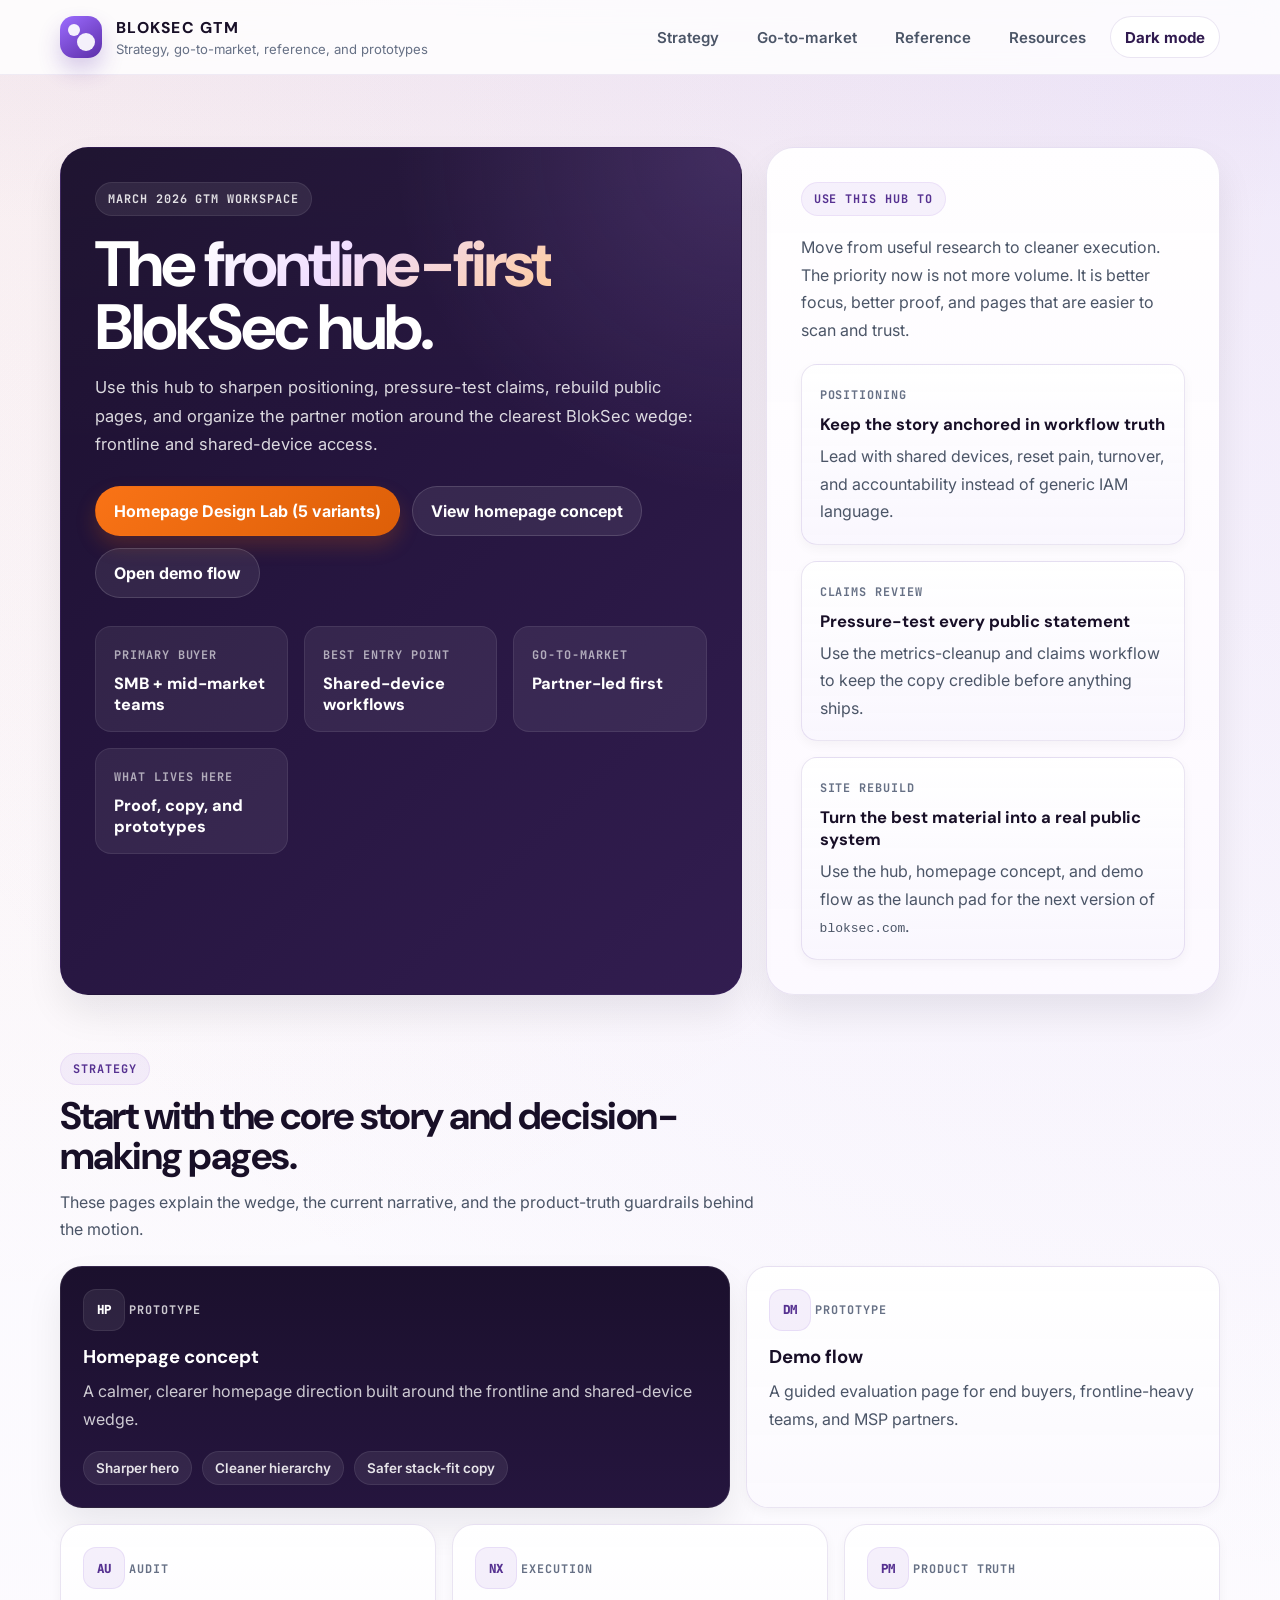
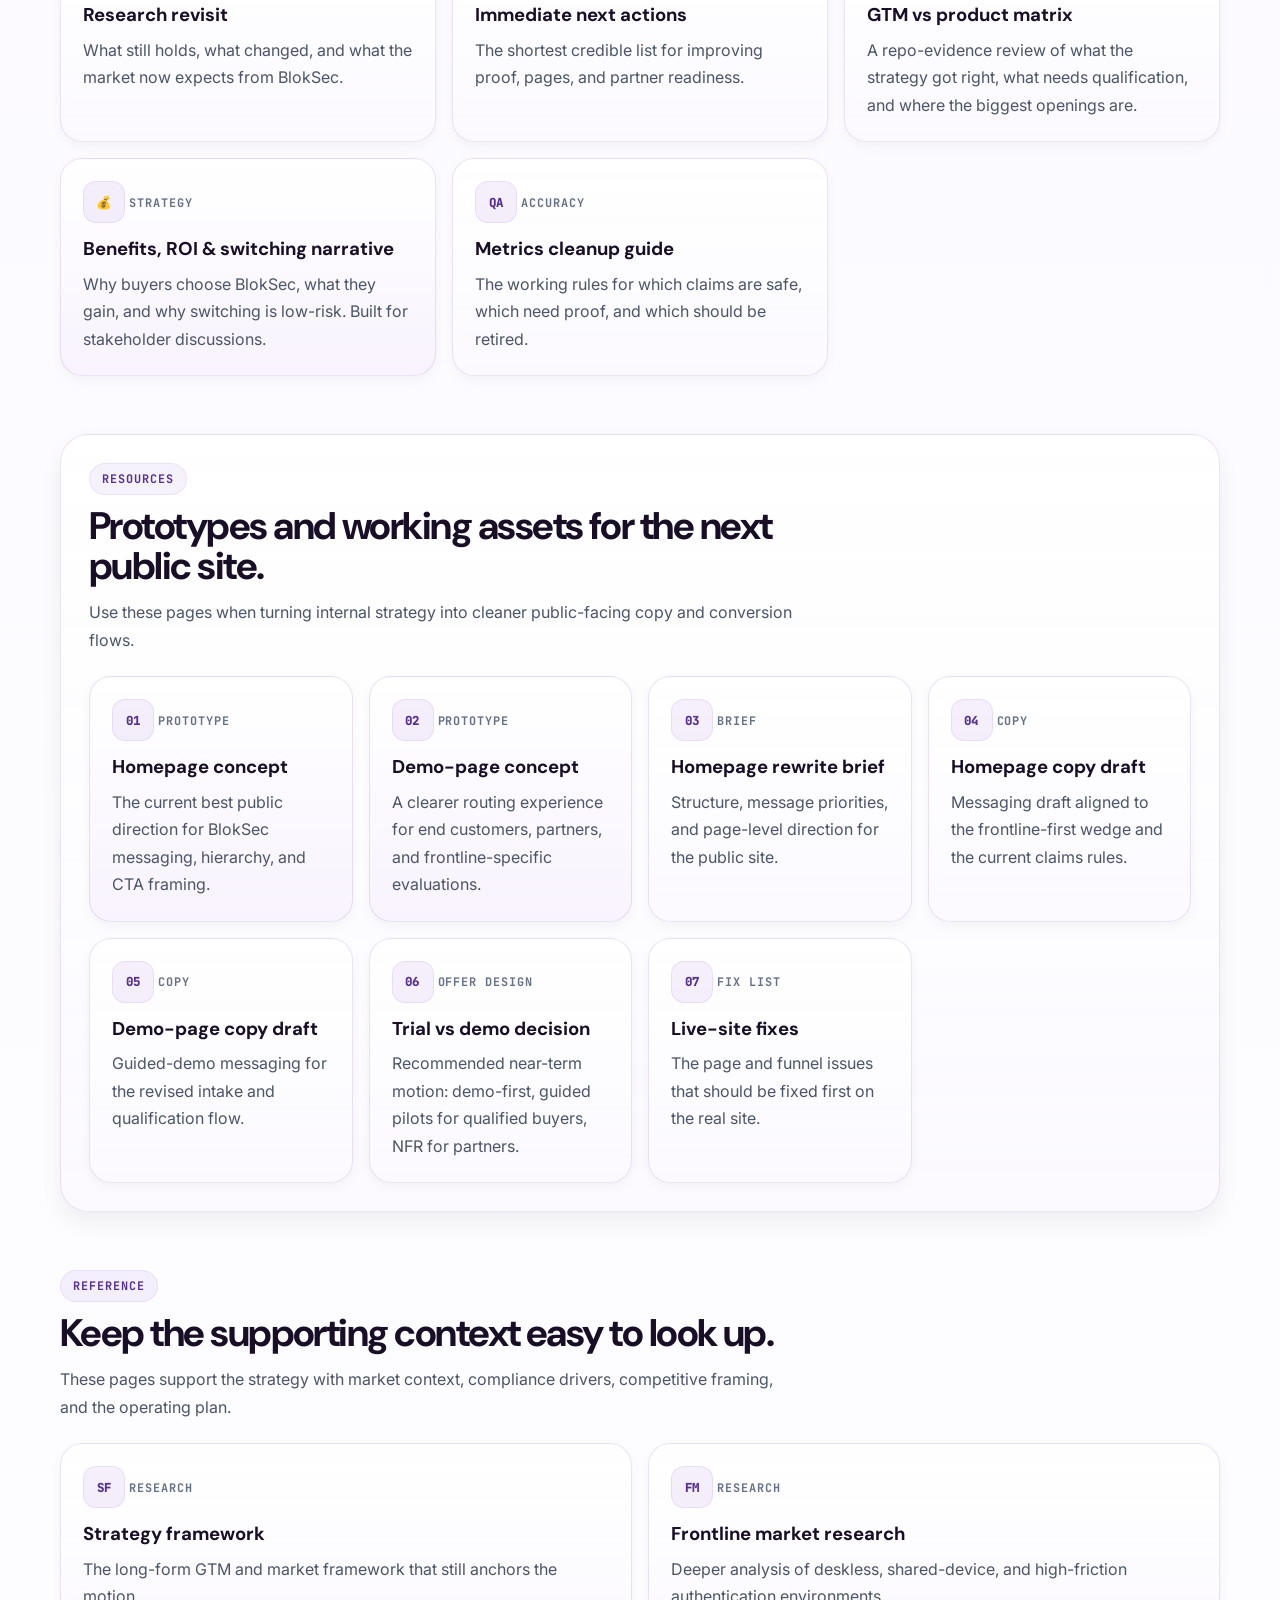
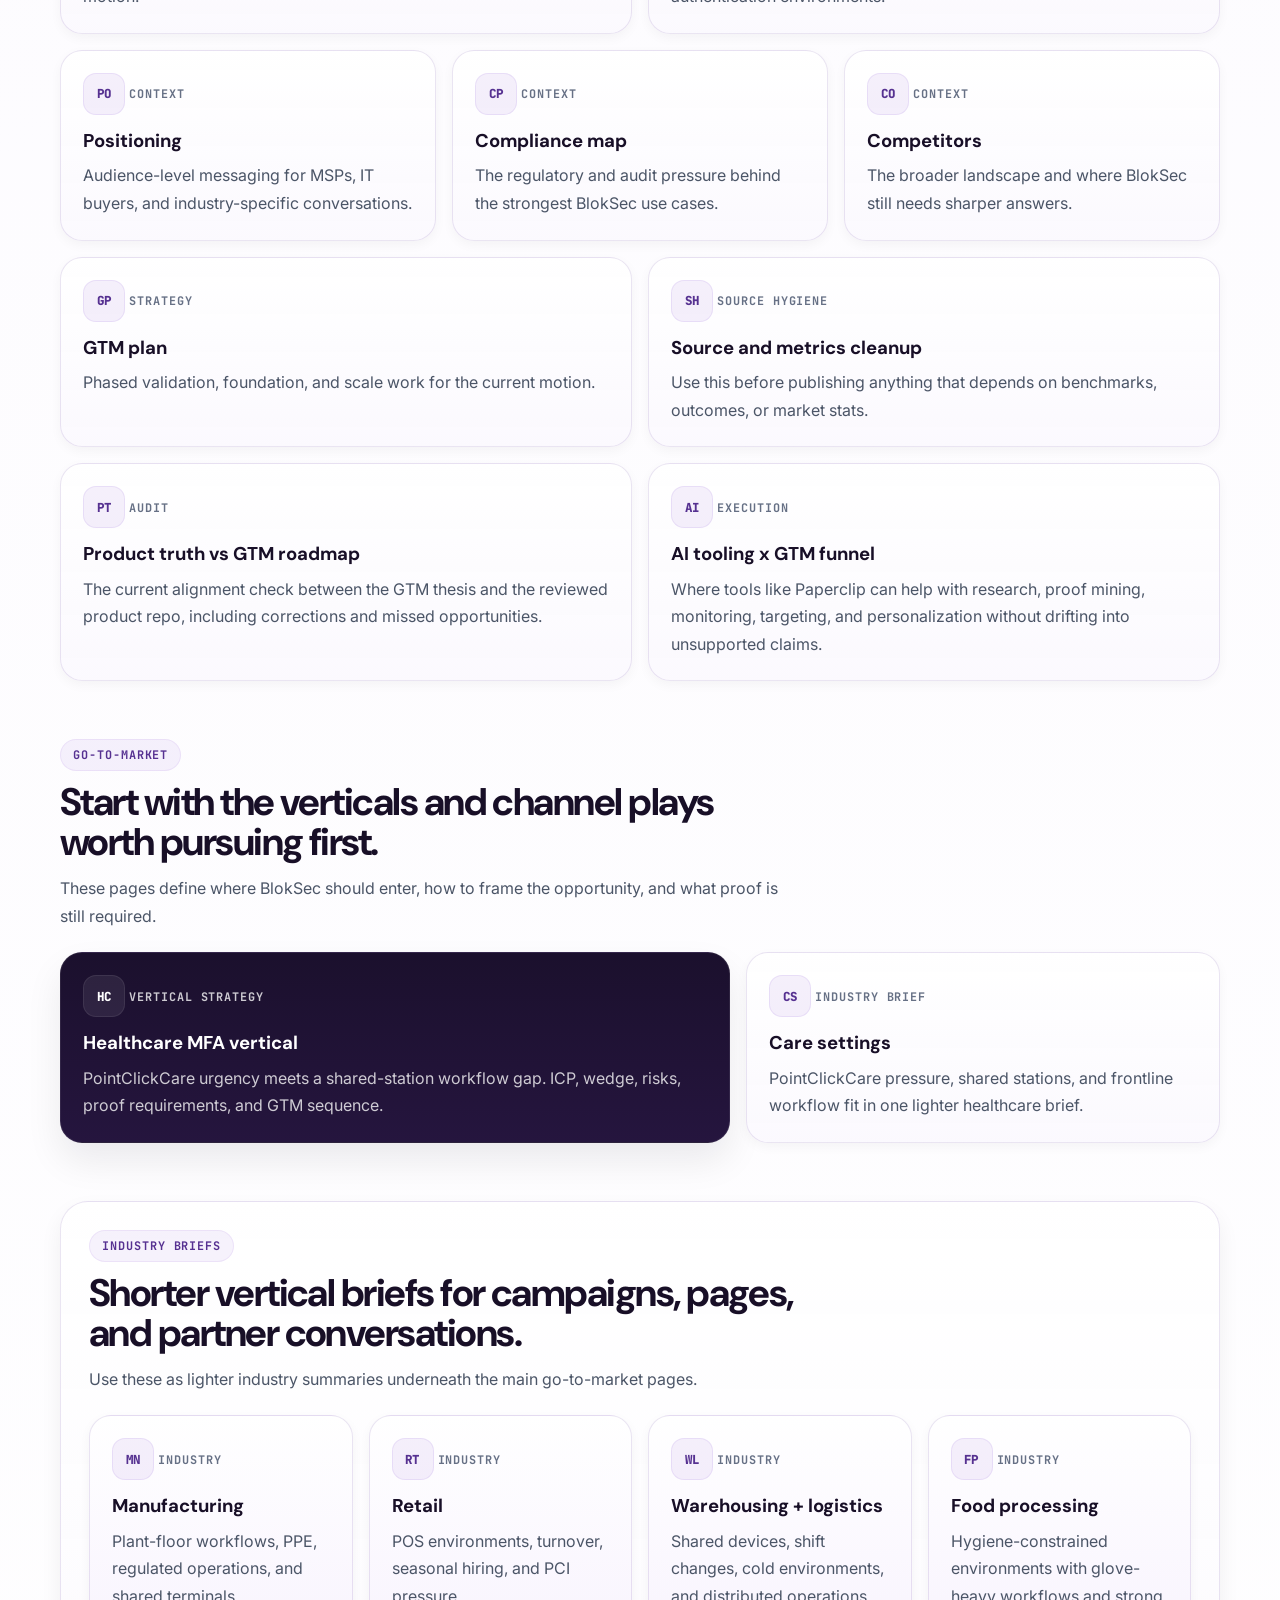
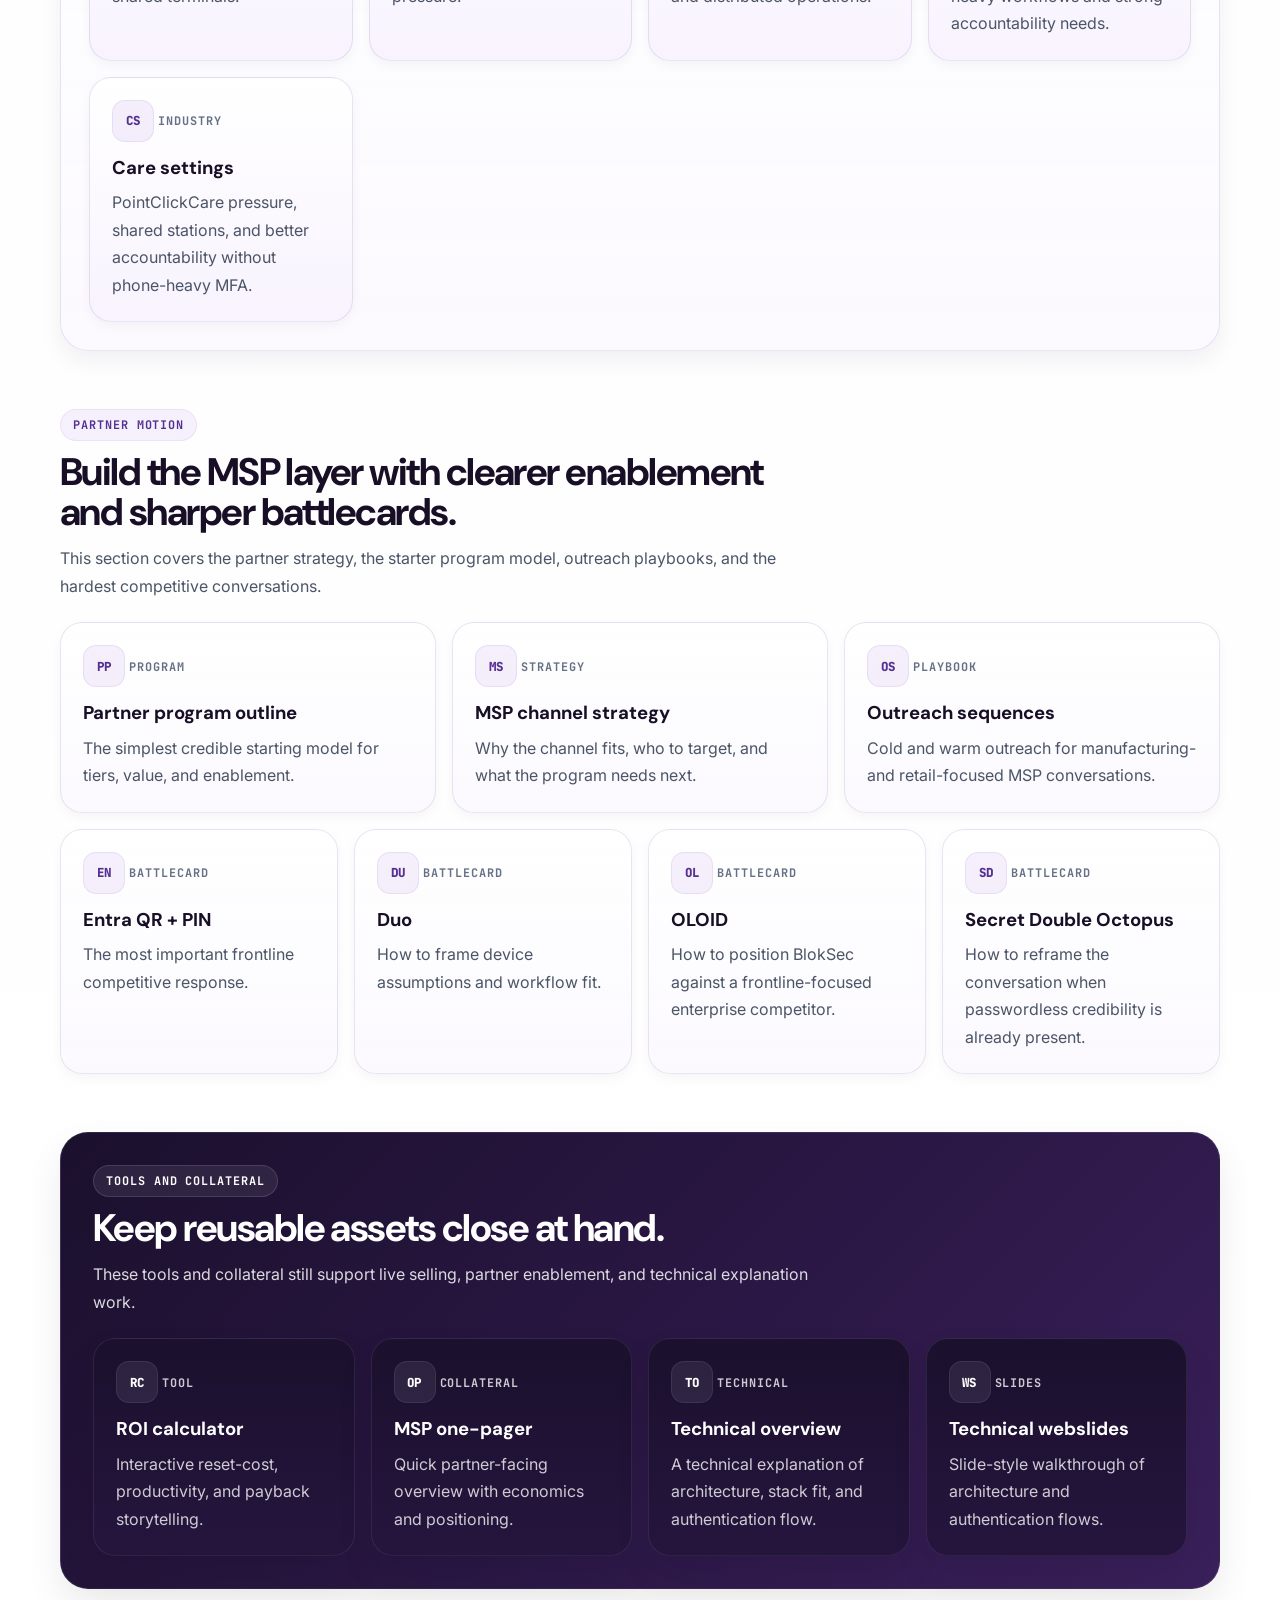
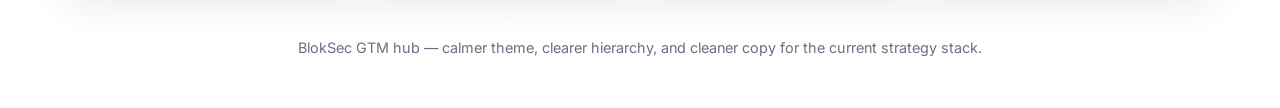
==== commit dfbaa66f: "docs: tighten healthcare GTM pages Co-authored-by: Copilot <223556219+Copilot@users.noreply.github.c" ====
--- a/docs/index.html
+++ b/docs/index.html
@@ -473,8 +473,8 @@
               <div class="card-meta">Vertical strategy</div>
               <h3>Healthcare MFA vertical</h3>
               <p>
-                First target vertical: HIPAA mandate + PointClickCare MFA
-                enforcement. ICP, pitch, benefits, risks, and GTM plan.
+                PointClickCare urgency meets a shared-station workflow gap.
+                ICP, wedge, risks, proof requirements, and GTM sequence.
               </p>
             </a>
             <a
@@ -485,8 +485,8 @@
               <div class="card-meta">Industry brief</div>
               <h3>Care settings</h3>
               <p>
-                The lighter industry framing for shared stations, urgent
-                workflows, and lean-team accountability needs.
+                PointClickCare pressure, shared stations, and frontline
+                workflow fit in one lighter healthcare brief.
               </p>
             </a>
           </div>
@@ -554,11 +554,11 @@
               class="tile highlight"
               href="md-viewer.html?file=content/industry/care-settings.md"
               ><div class="icon-chip">CS</div>
-              <div class="card-meta">Industry</div>
-              <h3>Care settings</h3>
-              <p>
-                Shared stations, urgent workflows, and lean-team trust
-                requirements.
+               <div class="card-meta">Industry</div>
+               <h3>Care settings</h3>
+               <p>
+                PointClickCare pressure, shared stations, and better
+                accountability without phone-heavy MFA.
               </p></a
             >
           </div>
